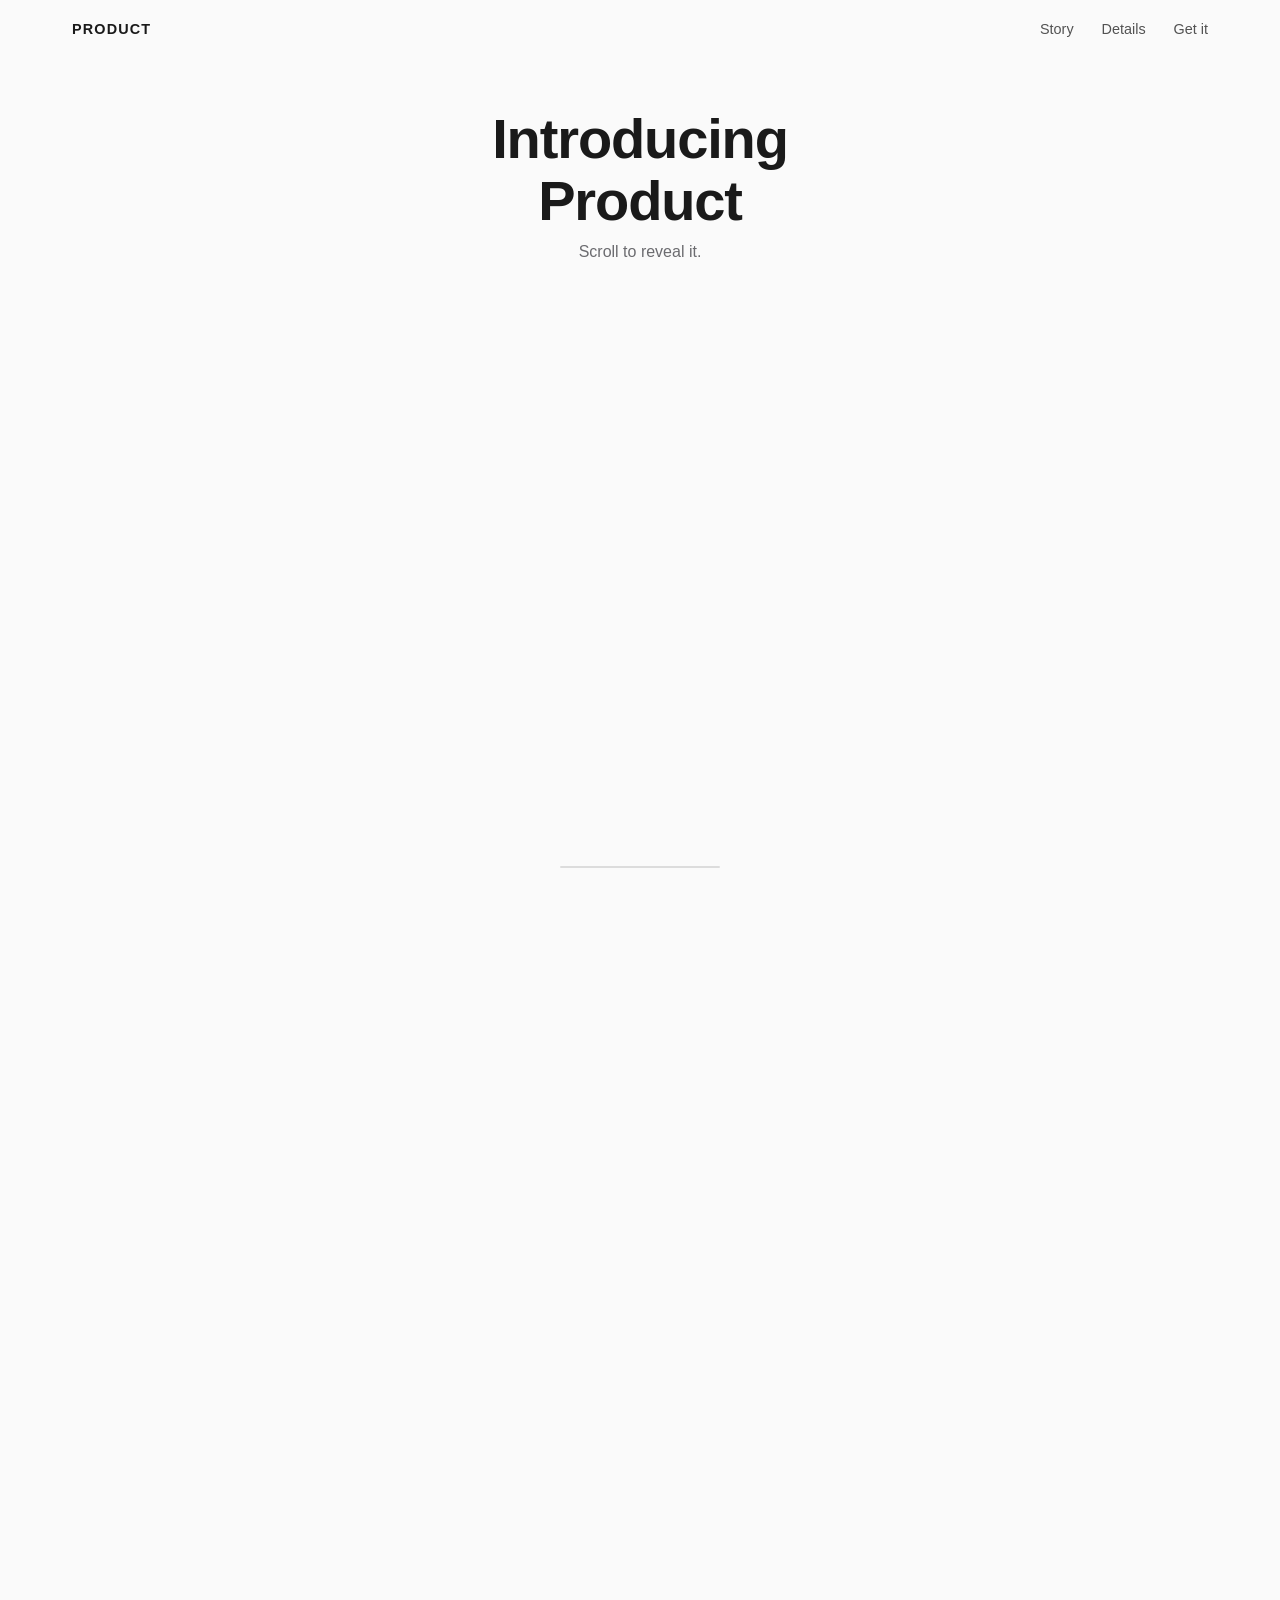
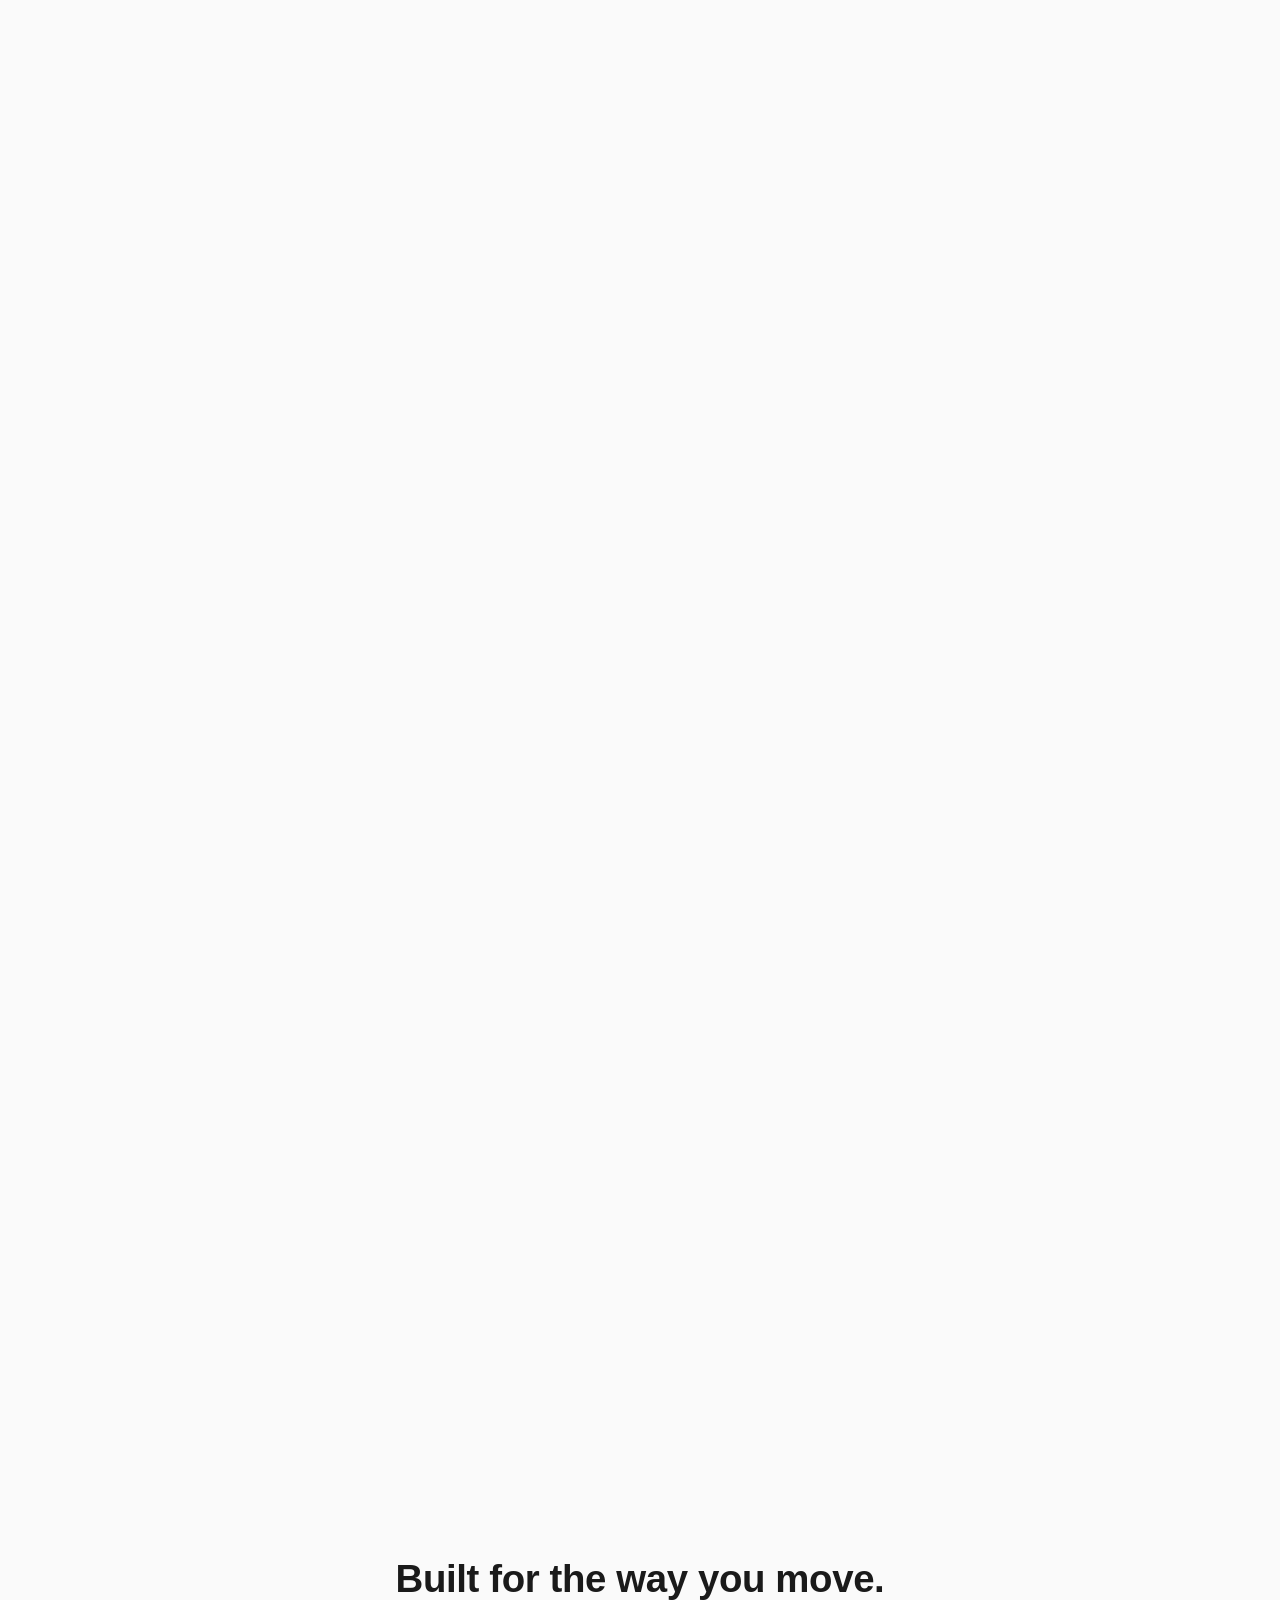
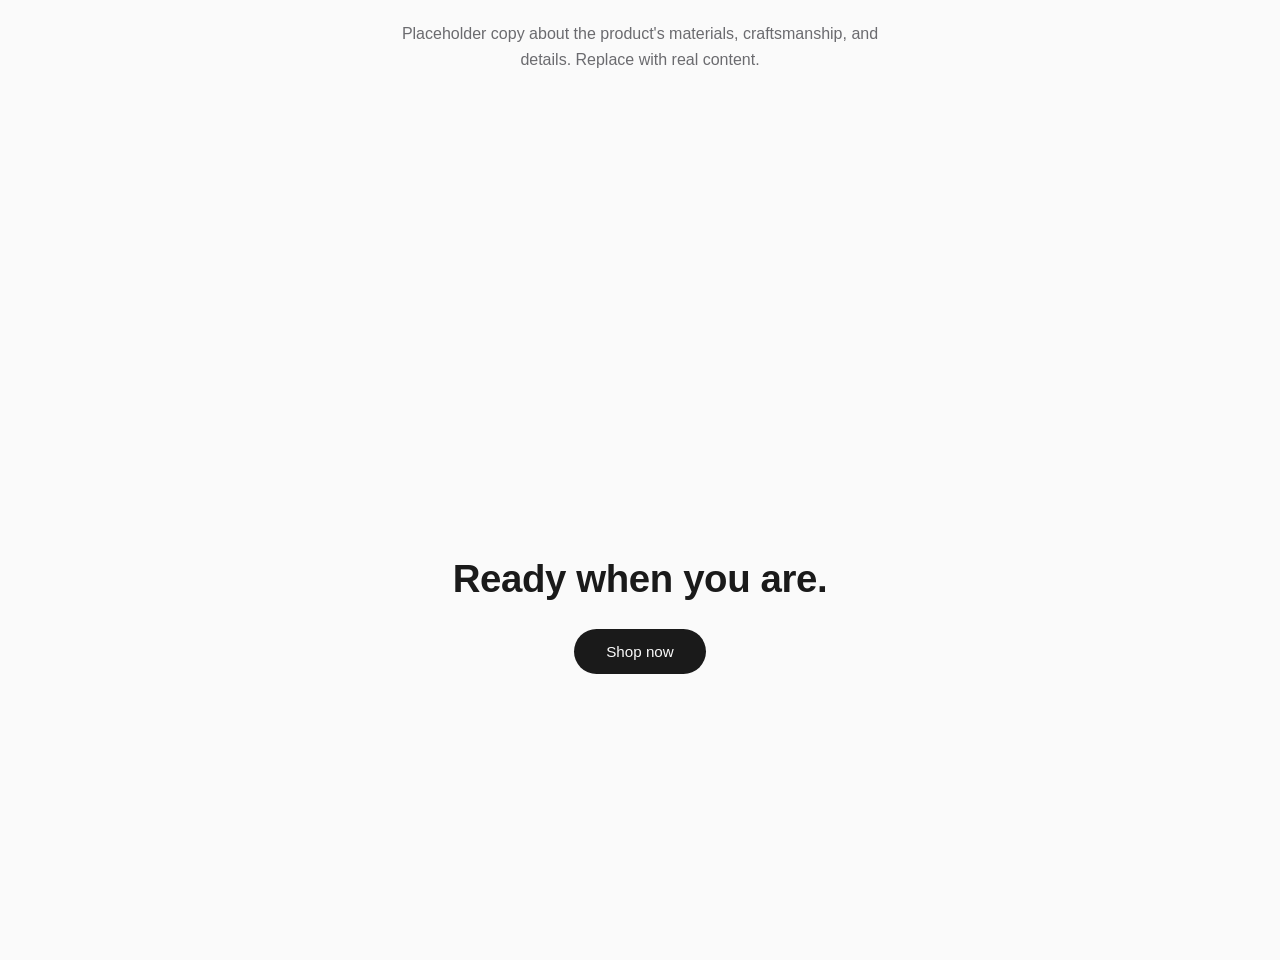
==== index.html @ 88e03708 "Add initial scroll story markup with nav, story, details, and cta sections" ====
<!DOCTYPE html>
<html lang="en">
<head>
<meta charset="UTF-8">
<meta name="viewport" content="width=device-width, initial-scale=1.0">
<title>Product — Scroll Story</title>
<link rel="stylesheet" href="styles.css">
</head>
<body>

  <nav id="nav" class="nav">
    <div class="nav-inner">
      <span class="nav-logo">PRODUCT</span>
      <ul class="nav-links">
        <li><a href="#story">Story</a></li>
        <li><a href="#details">Details</a></li>
        <li><a href="#cta">Get it</a></li>
      </ul>
    </div>
  </nav>

  <section id="story" class="scroll-section">
    <div class="sticky-stage">
      <canvas id="frame-canvas"></canvas>

      <div class="stage-caption stage-caption--start">
        <h1>Introducing<br>Product</h1>
        <p>Scroll to reveal it.</p>
      </div>

      <div class="stage-caption stage-caption--end">
        <h2>Every detail, considered.</h2>
      </div>

      <div class="progress-track">
        <div id="progress-fill" class="progress-fill"></div>
      </div>
    </div>
  </section>

  <section id="details" class="content-section">
    <h2>Built for the way you move.</h2>
    <p>Placeholder copy about the product's materials, craftsmanship, and details. Replace with real content.</p>
  </section>

  <section id="cta" class="content-section content-section--cta">
    <h2>Ready when you are.</h2>
    <a class="btn" href="#">Shop now</a>
  </section>

  <script src="script.js"></script>
</body>
</html>
---- styles.css ----
:root {
  --bg: #fafafa;
  --ink: #1a1a1a;
  --muted: #6b6b6f;
}

* { box-sizing: border-box; margin: 0; padding: 0; }

html, body {
  background: var(--bg);
  color: var(--ink);
  font-family: -apple-system, BlinkMacSystemFont, "Segoe UI", Helvetica, Arial, sans-serif;
  scroll-behavior: smooth;
}

/* ---------- Nav ---------- */
.nav {
  position: fixed;
  top: 0; left: 0; right: 0;
  z-index: 100;
  background: transparent;
  transition: background-color 0.35s ease, backdrop-filter 0.35s ease, box-shadow 0.35s ease;
}

.nav.scrolled {
  background: rgba(250, 250, 250, 0.6);
  backdrop-filter: blur(12px);
  -webkit-backdrop-filter: blur(12px);
  box-shadow: 0 1px 0 rgba(0, 0, 0, 0.06);
}

.nav-inner {
  max-width: 1200px;
  margin: 0 auto;
  padding: 20px 32px;
  display: flex;
  align-items: center;
  justify-content: space-between;
}

.nav-logo {
  font-weight: 700;
  letter-spacing: 0.08em;
  font-size: 0.9rem;
}

.nav-links {
  list-style: none;
  display: flex;
  gap: 28px;
}

.nav-links a {
  color: var(--ink);
  text-decoration: none;
  font-size: 0.9rem;
  opacity: 0.75;
  transition: opacity 0.2s ease;
}

.nav-links a:hover { opacity: 1; }

/* ---------- Scroll-driven canvas section ---------- */
.scroll-section {
  position: relative;
  height: 500vh; /* scroll distance that drives the frame sequence */
  background: var(--bg);
}

.sticky-stage {
  position: sticky;
  top: 0;
  height: 100vh;
  width: 100%;
  overflow: hidden;
  background: var(--bg);
}

#frame-canvas {
  position: absolute;
  top: 0; left: 0;
  width: 100%;
  height: 100%;
  display: block;
  background: var(--bg);
}

.stage-caption {
  position: absolute;
  left: 50%;
  transform: translateX(-50%);
  text-align: center;
  pointer-events: none;
  width: 90%;
  max-width: 640px;
}

.stage-caption--start {
  top: 12%;
}

.stage-caption--start h1 {
  font-size: clamp(2rem, 6vw, 3.5rem);
  line-height: 1.1;
  letter-spacing: -0.02em;
}

.stage-caption--start p {
  margin-top: 12px;
  color: var(--muted);
  font-size: 1rem;
}

.stage-caption--end {
  bottom: 10%;
}

.stage-caption--end h2 {
  font-size: clamp(1.4rem, 3.5vw, 2rem);
  font-weight: 500;
  letter-spacing: -0.01em;
}

.progress-track {
  position: absolute;
  bottom: 32px;
  left: 50%;
  transform: translateX(-50%);
  width: 160px;
  height: 2px;
  background: rgba(0, 0, 0, 0.12);
  border-radius: 2px;
  overflow: hidden;
}

.progress-fill {
  height: 100%;
  width: 0%;
  background: var(--ink);
  border-radius: 2px;
}

/* ---------- Regular content sections ---------- */
.content-section {
  min-height: 70vh;
  display: flex;
  flex-direction: column;
  align-items: center;
  justify-content: center;
  text-align: center;
  padding: 80px 24px;
  gap: 20px;
}

.content-section h2 {
  font-size: clamp(1.6rem, 4vw, 2.4rem);
  letter-spacing: -0.01em;
  max-width: 640px;
}

.content-section p {
  max-width: 520px;
  color: var(--muted);
  line-height: 1.6;
}

.content-section--cta {
  padding-bottom: 140px;
}

.btn {
  display: inline-block;
  margin-top: 8px;
  padding: 14px 32px;
  background: var(--ink);
  color: var(--bg);
  text-decoration: none;
  border-radius: 999px;
  font-size: 0.95rem;
  transition: transform 0.2s ease, opacity 0.2s ease;
}

.btn:hover {
  transform: translateY(-2px);
  opacity: 0.9;
}
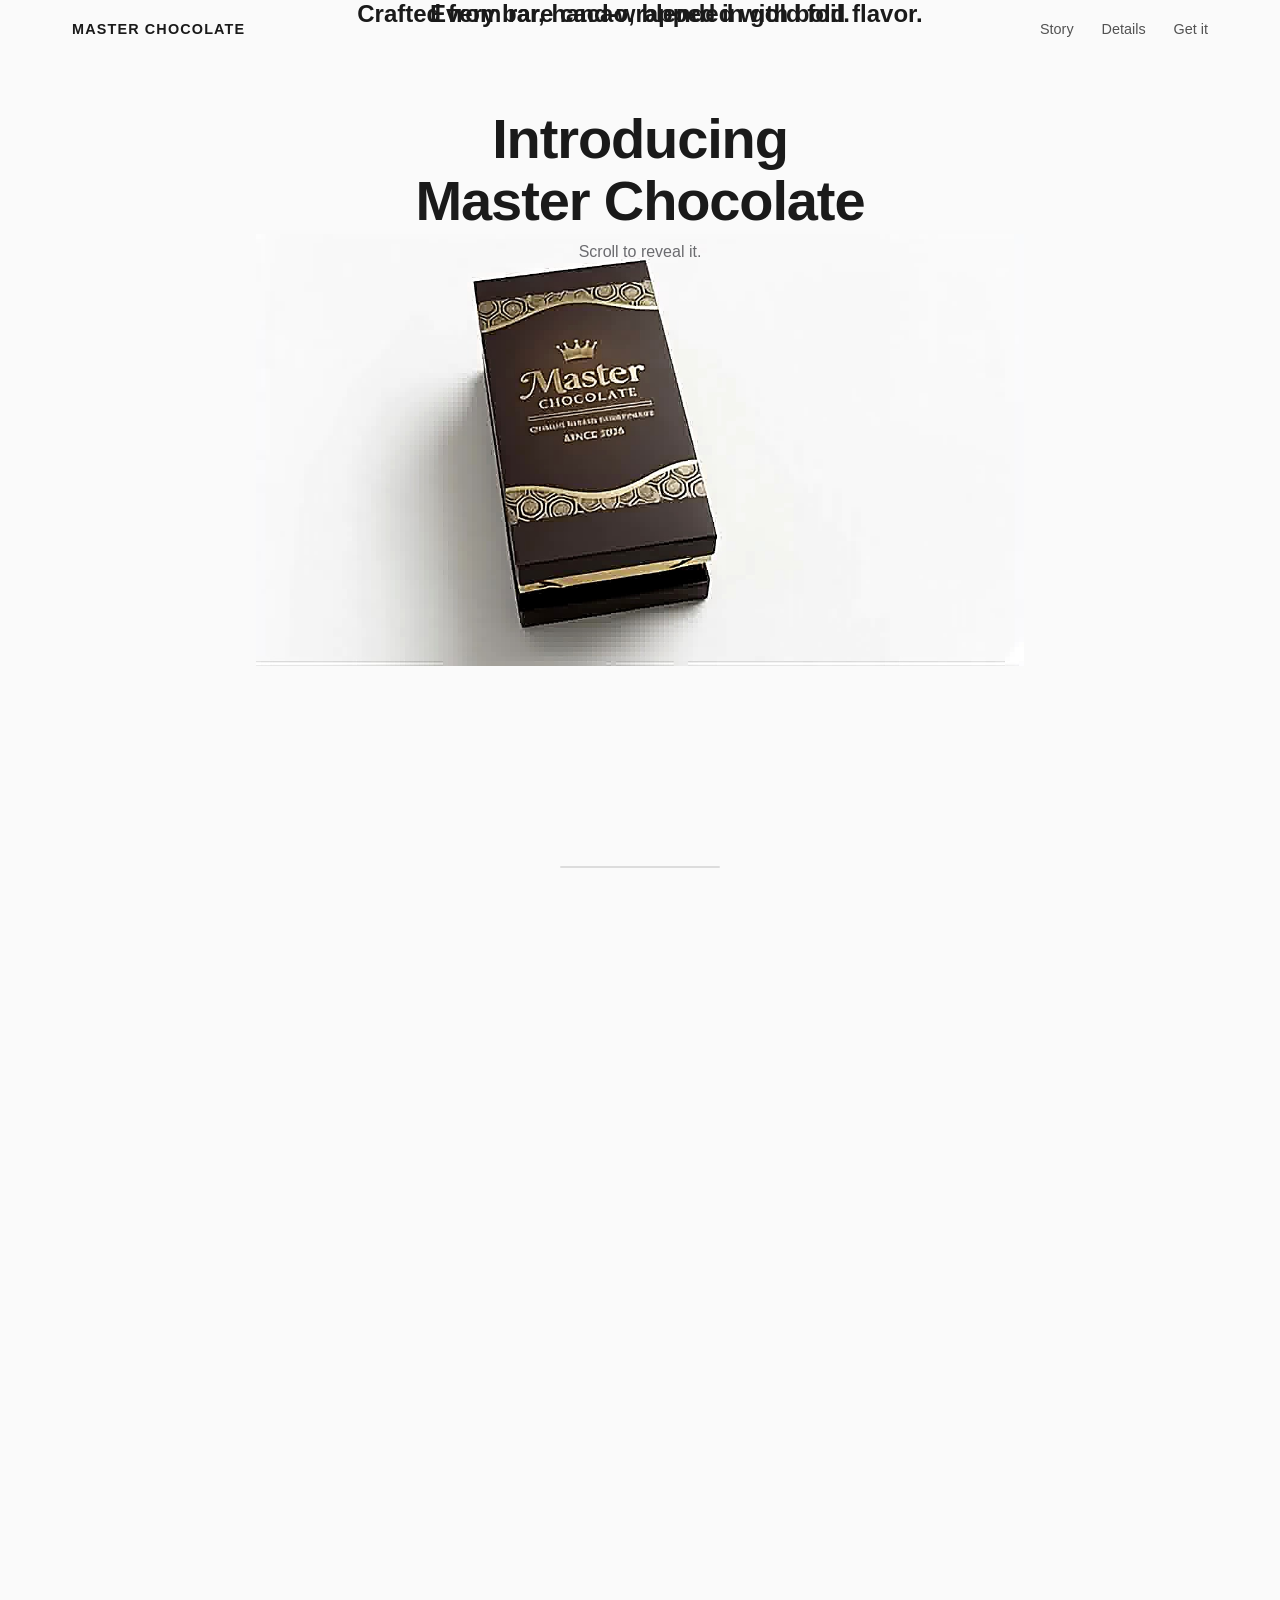
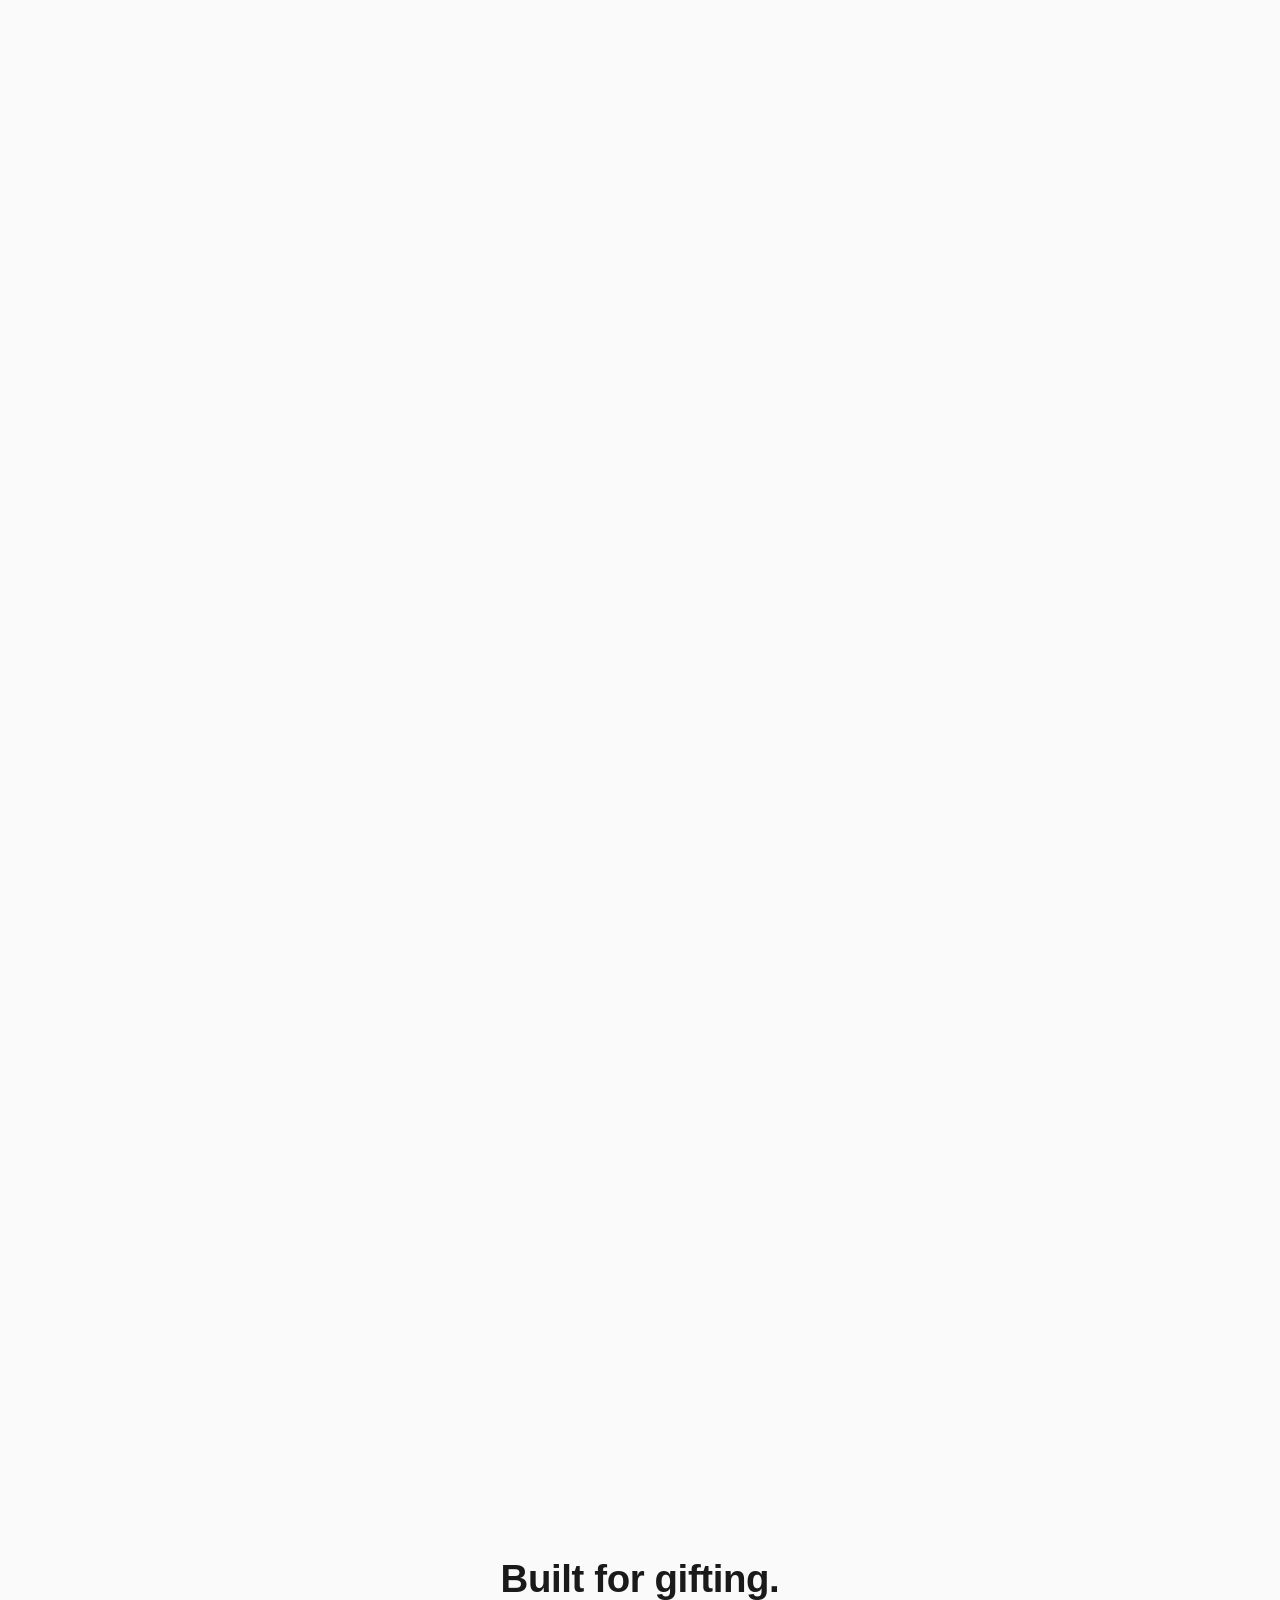
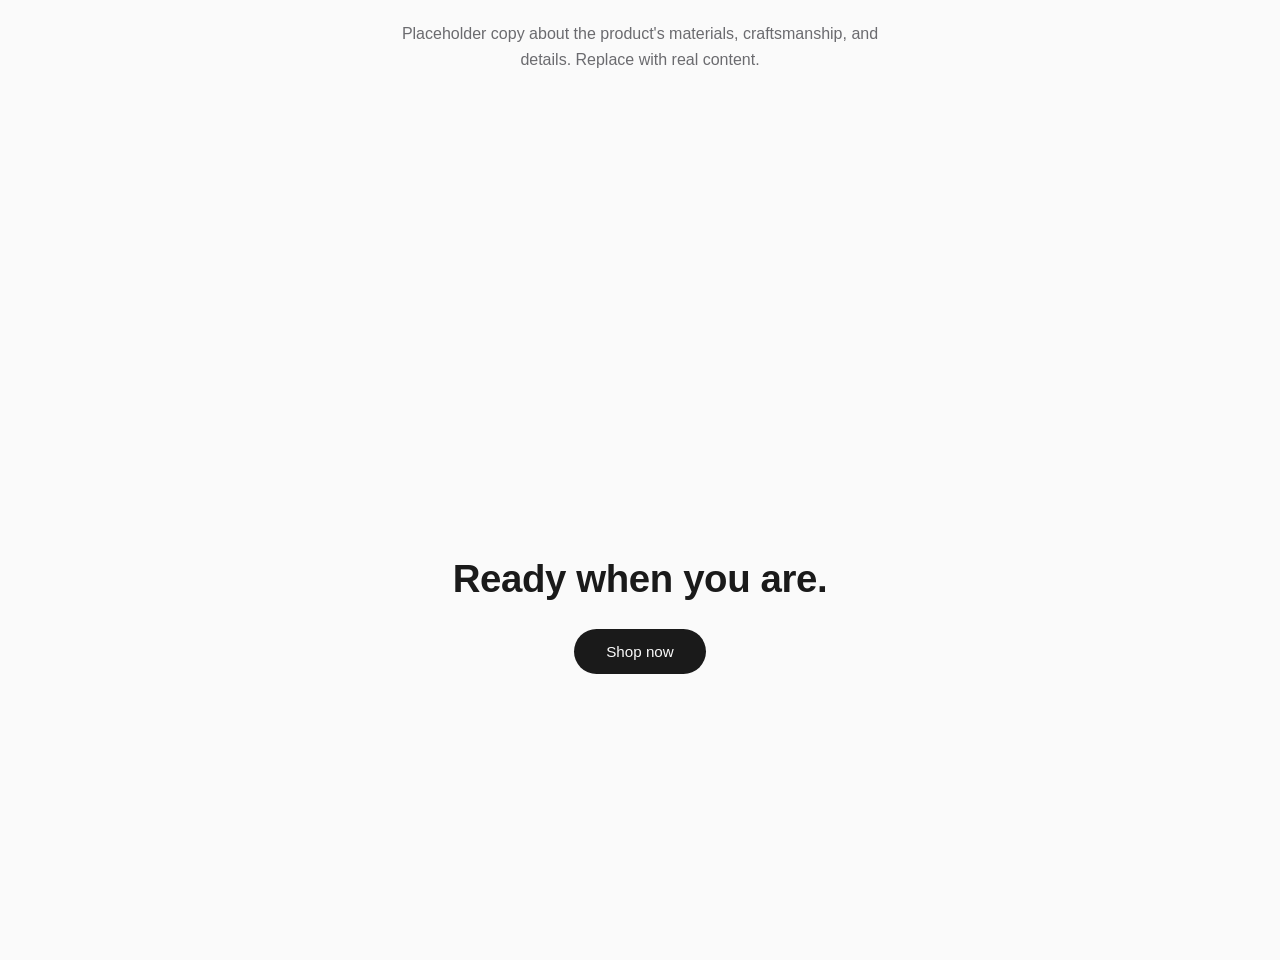
==== commit 553d17ba: "Add mid-scroll caption markup and update nav/hero copy" ====
--- a/index.html
+++ b/index.html
@@ -3,14 +3,14 @@
 <head>
 <meta charset="UTF-8">
 <meta name="viewport" content="width=device-width, initial-scale=1.0">
-<title>Product — Scroll Story</title>
+<title>Master Chocolate — Scroll Story</title>
 <link rel="stylesheet" href="styles.css">
 </head>
 <body>
 
   <nav id="nav" class="nav">
     <div class="nav-inner">
-      <span class="nav-logo">PRODUCT</span>
+      <span class="nav-logo">MASTER CHOCOLATE</span>
       <ul class="nav-links">
         <li><a href="#story">Story</a></li>
         <li><a href="#details">Details</a></li>
@@ -24,8 +24,16 @@
       <canvas id="frame-canvas"></canvas>
 
       <div class="stage-caption stage-caption--start">
-        <h1>Introducing<br>Product</h1>
+        <h1>Introducing<br>Master Chocolate</h1>
         <p>Scroll to reveal it.</p>
+      </div>
+
+      <div class="stage-caption stage-caption--mid1">
+        <h2>Every bar, hand-wrapped in gold foil.</h2>
+      </div>
+
+      <div class="stage-caption stage-caption--mid2">
+        <h2>Crafted from rare cacao, blended with bold flavor.</h2>
       </div>
 
       <div class="stage-caption stage-caption--end">
@@ -39,7 +47,7 @@
   </section>
 
   <section id="details" class="content-section">
-    <h2>Built for the way you move.</h2>
+    <h2>Built for gifting.</h2>
     <p>Placeholder copy about the product's materials, craftsmanship, and details. Replace with real content.</p>
   </section>
 
@@ -50,4 +58,4 @@
 
   <script src="script.js"></script>
 </body>
-</html>
+</html>
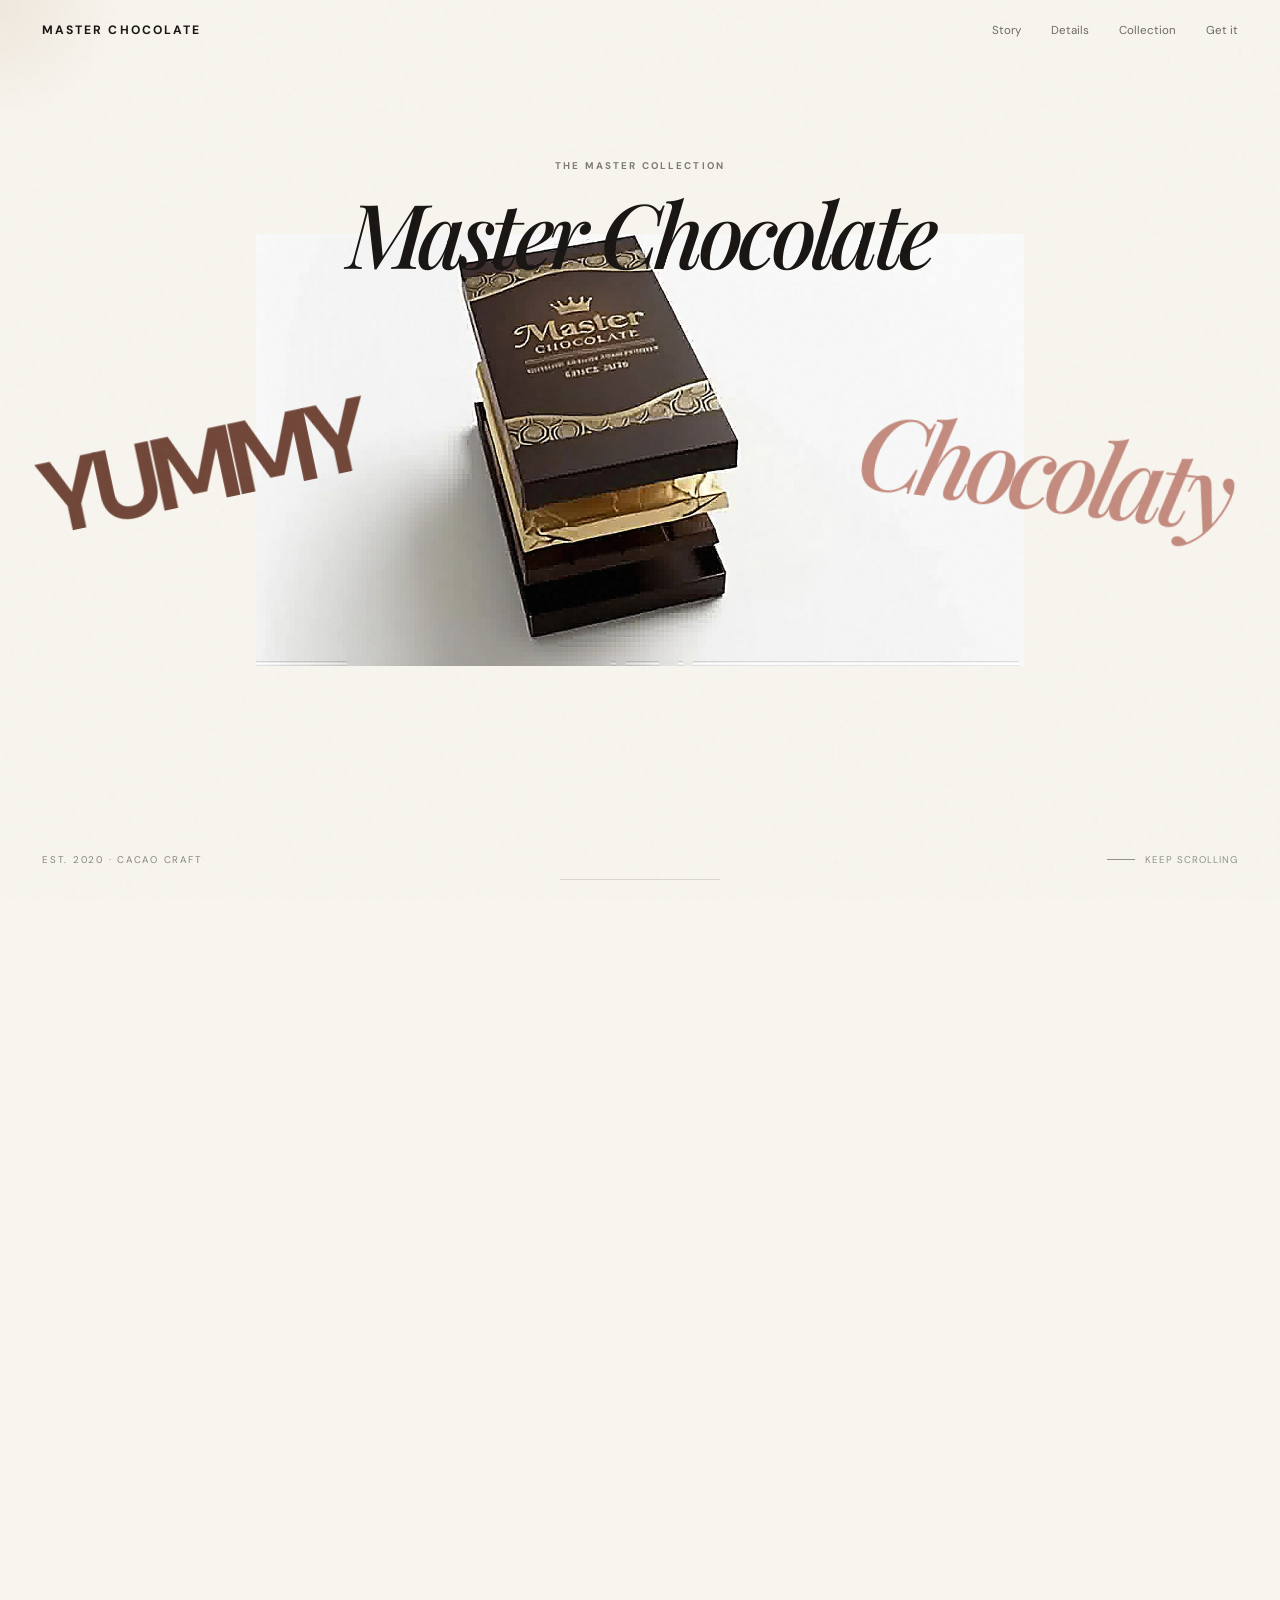
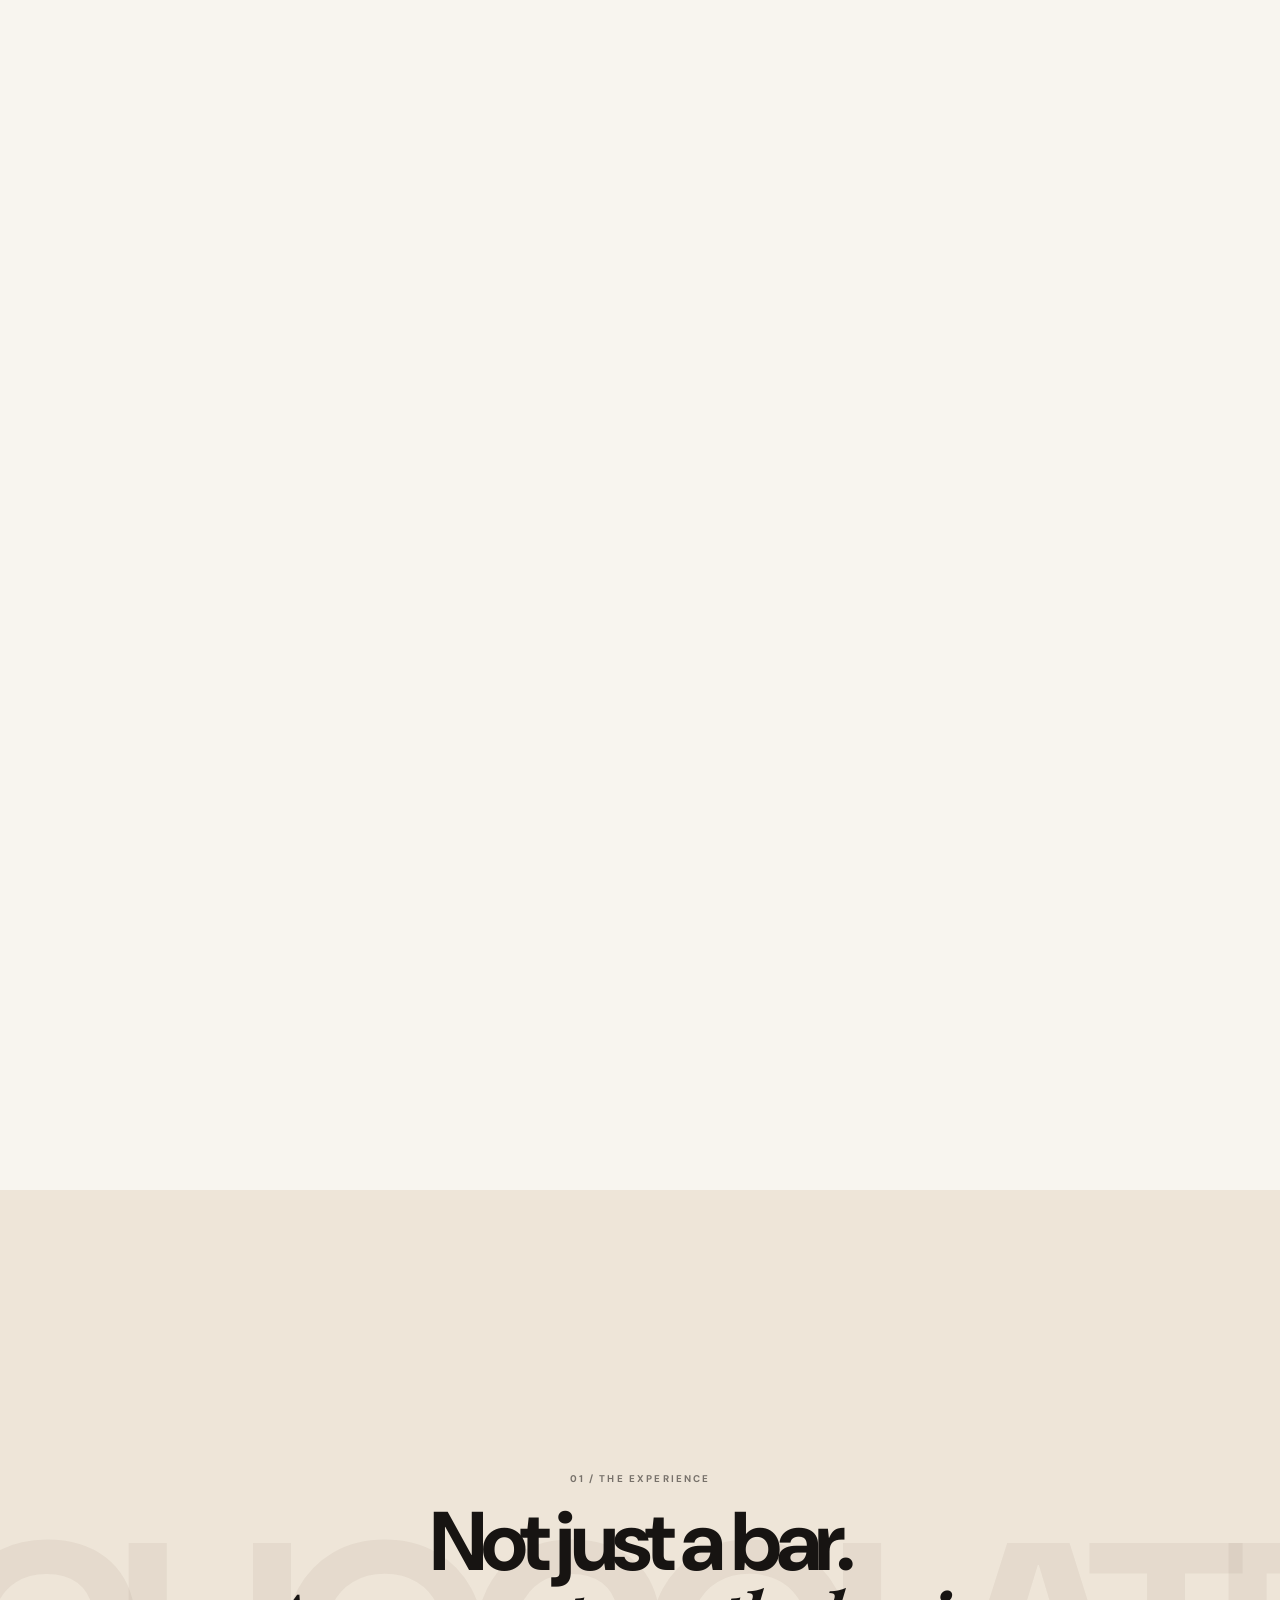
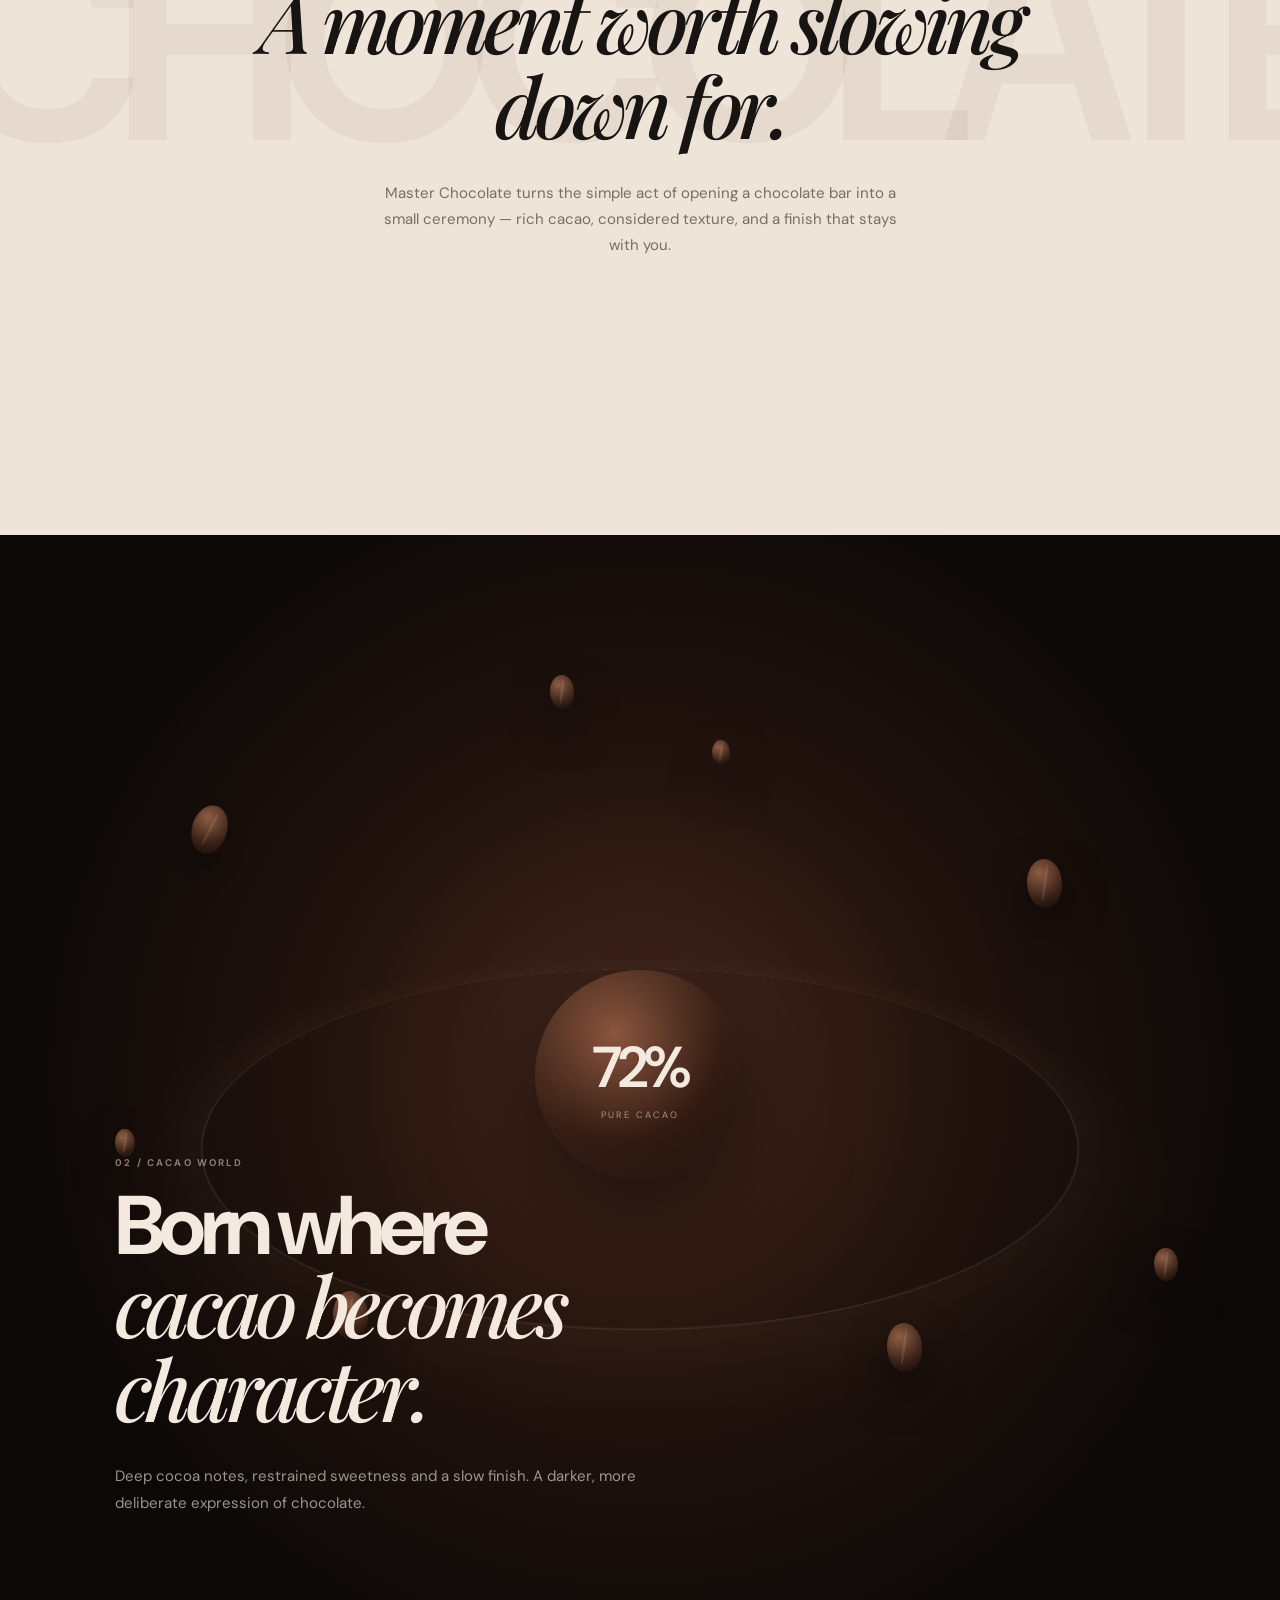
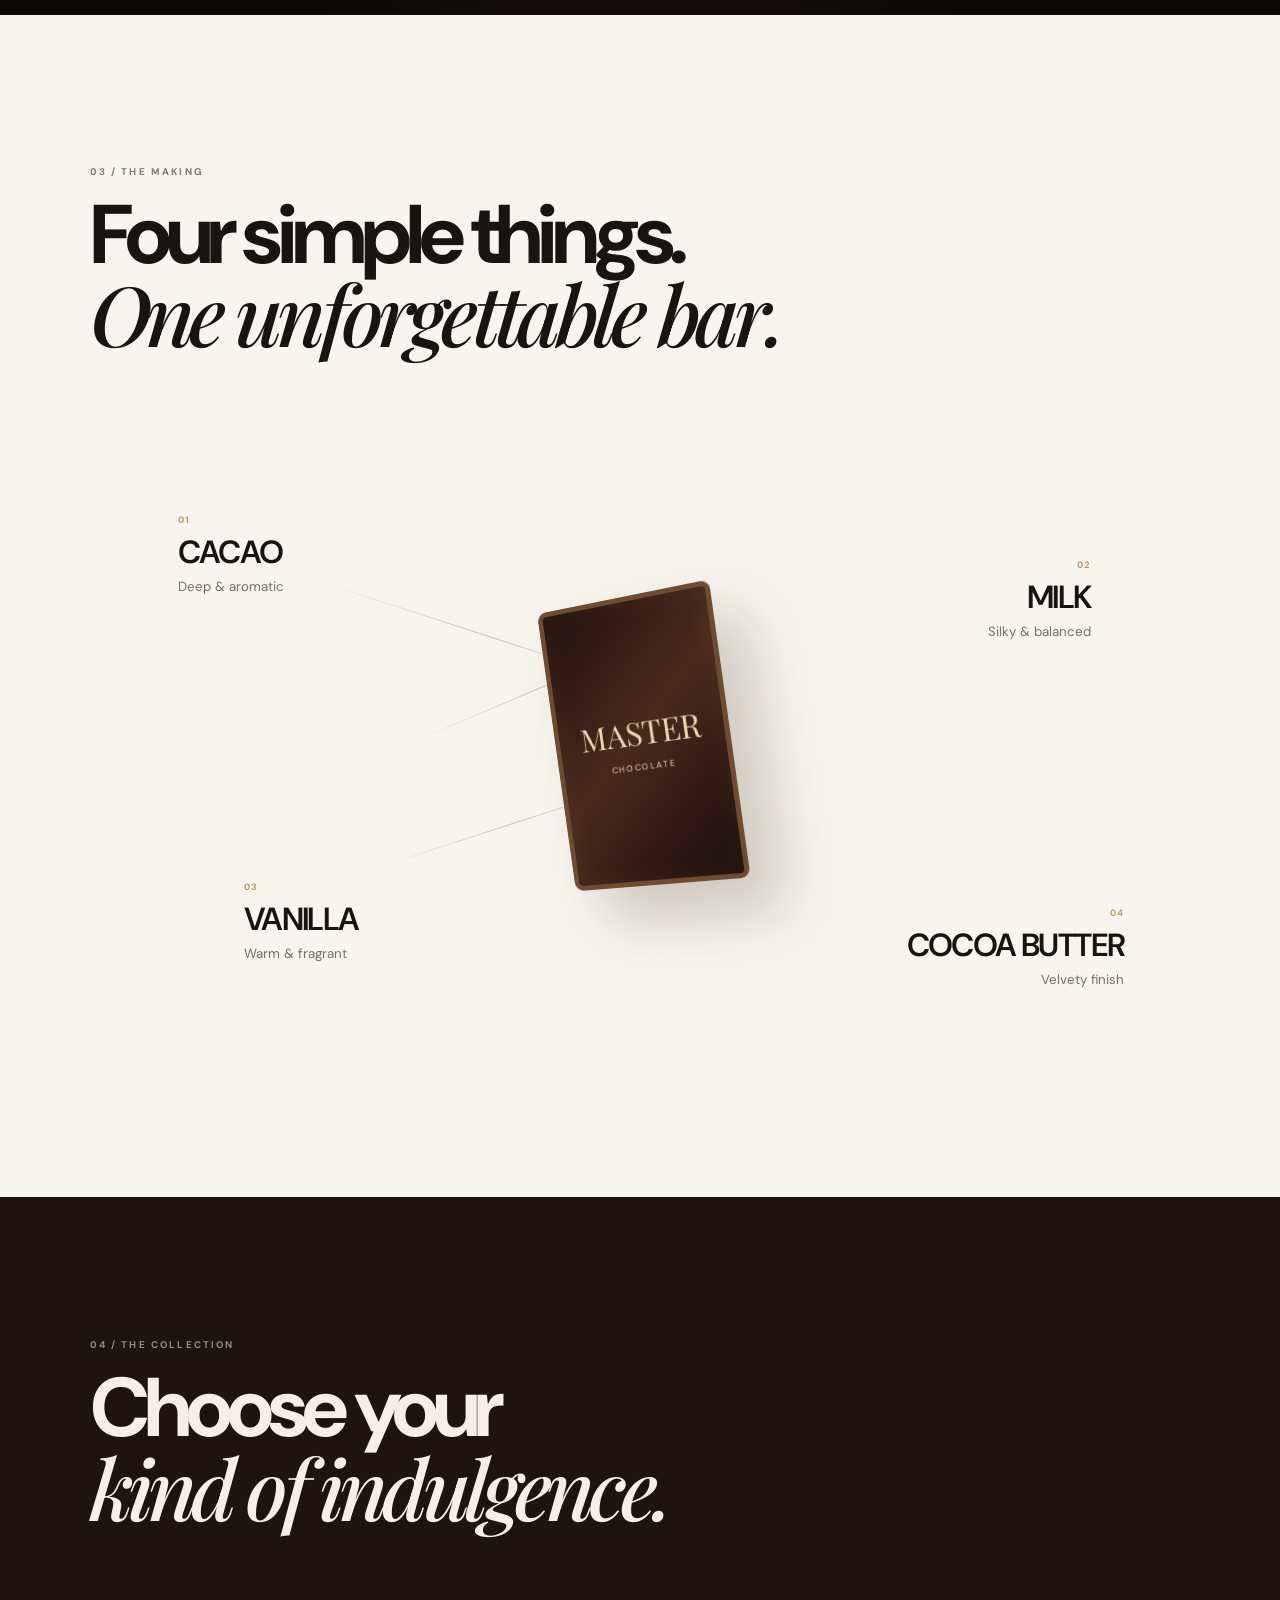
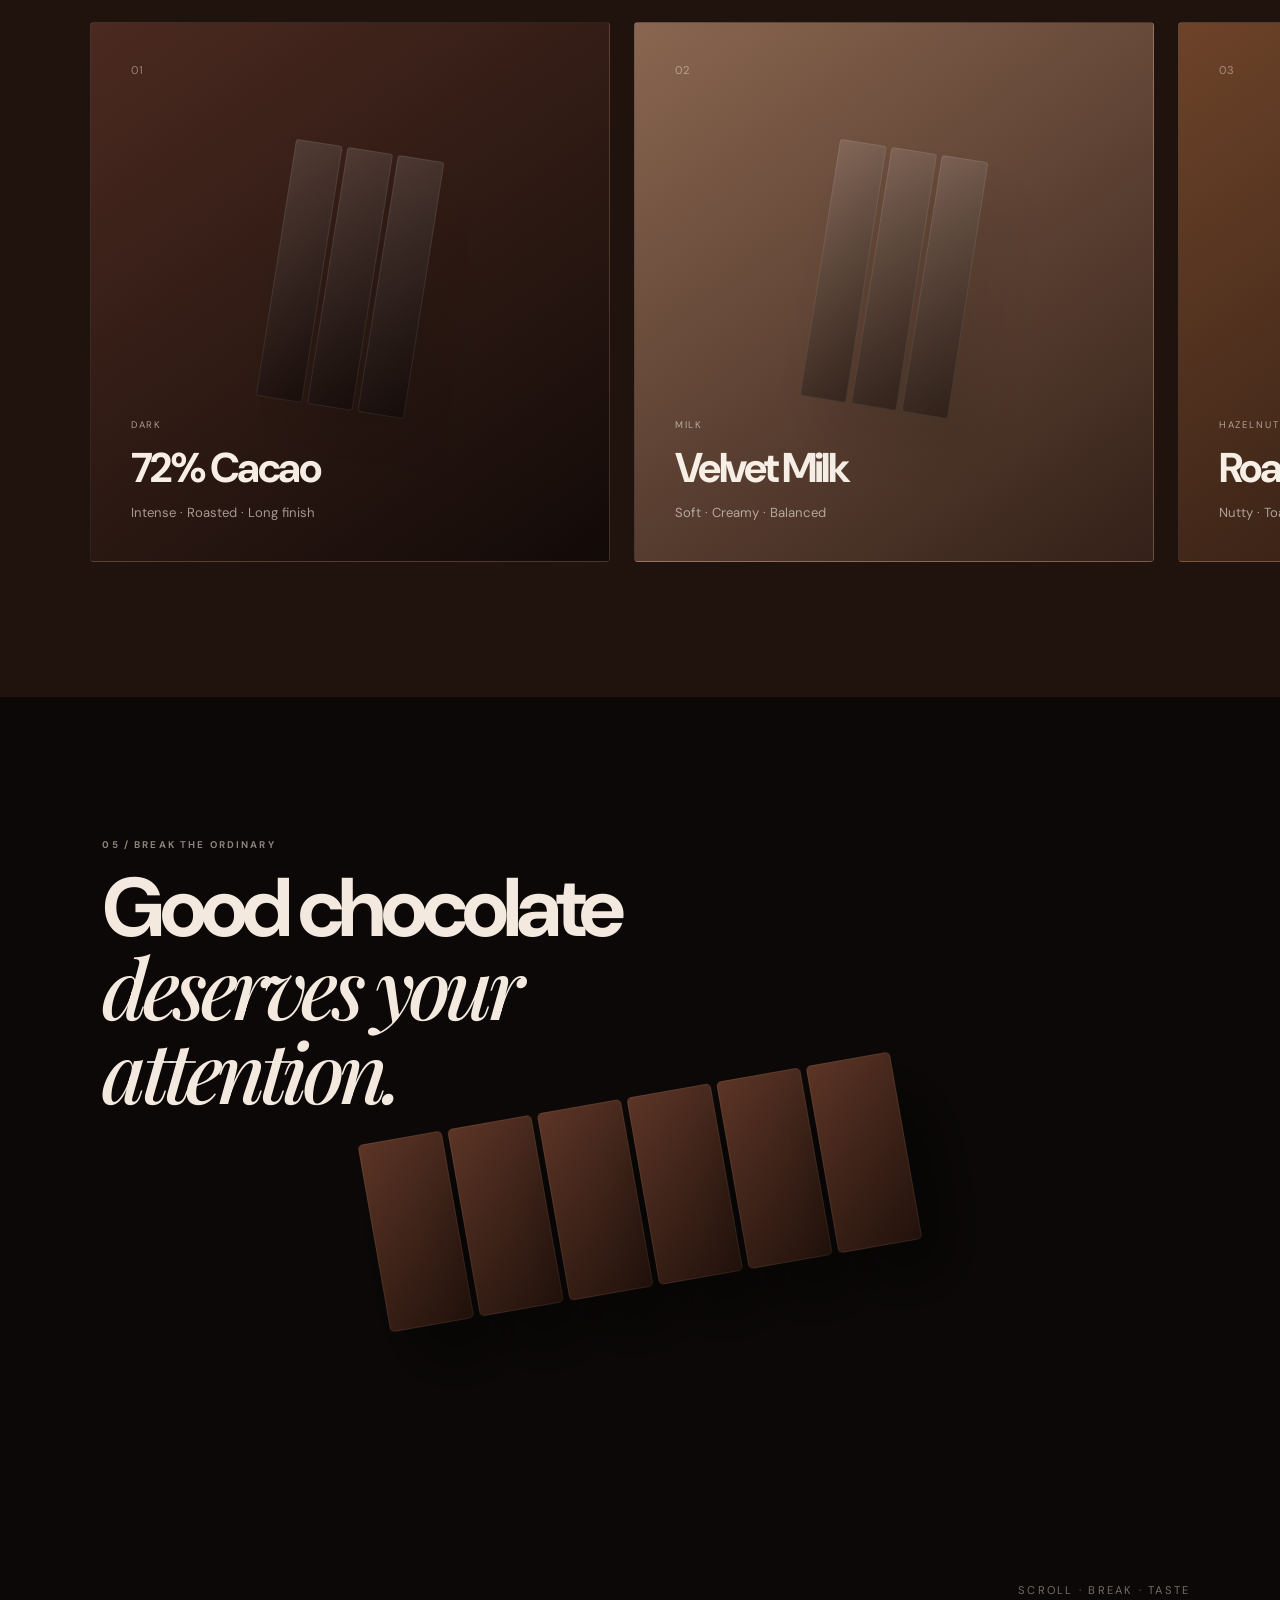
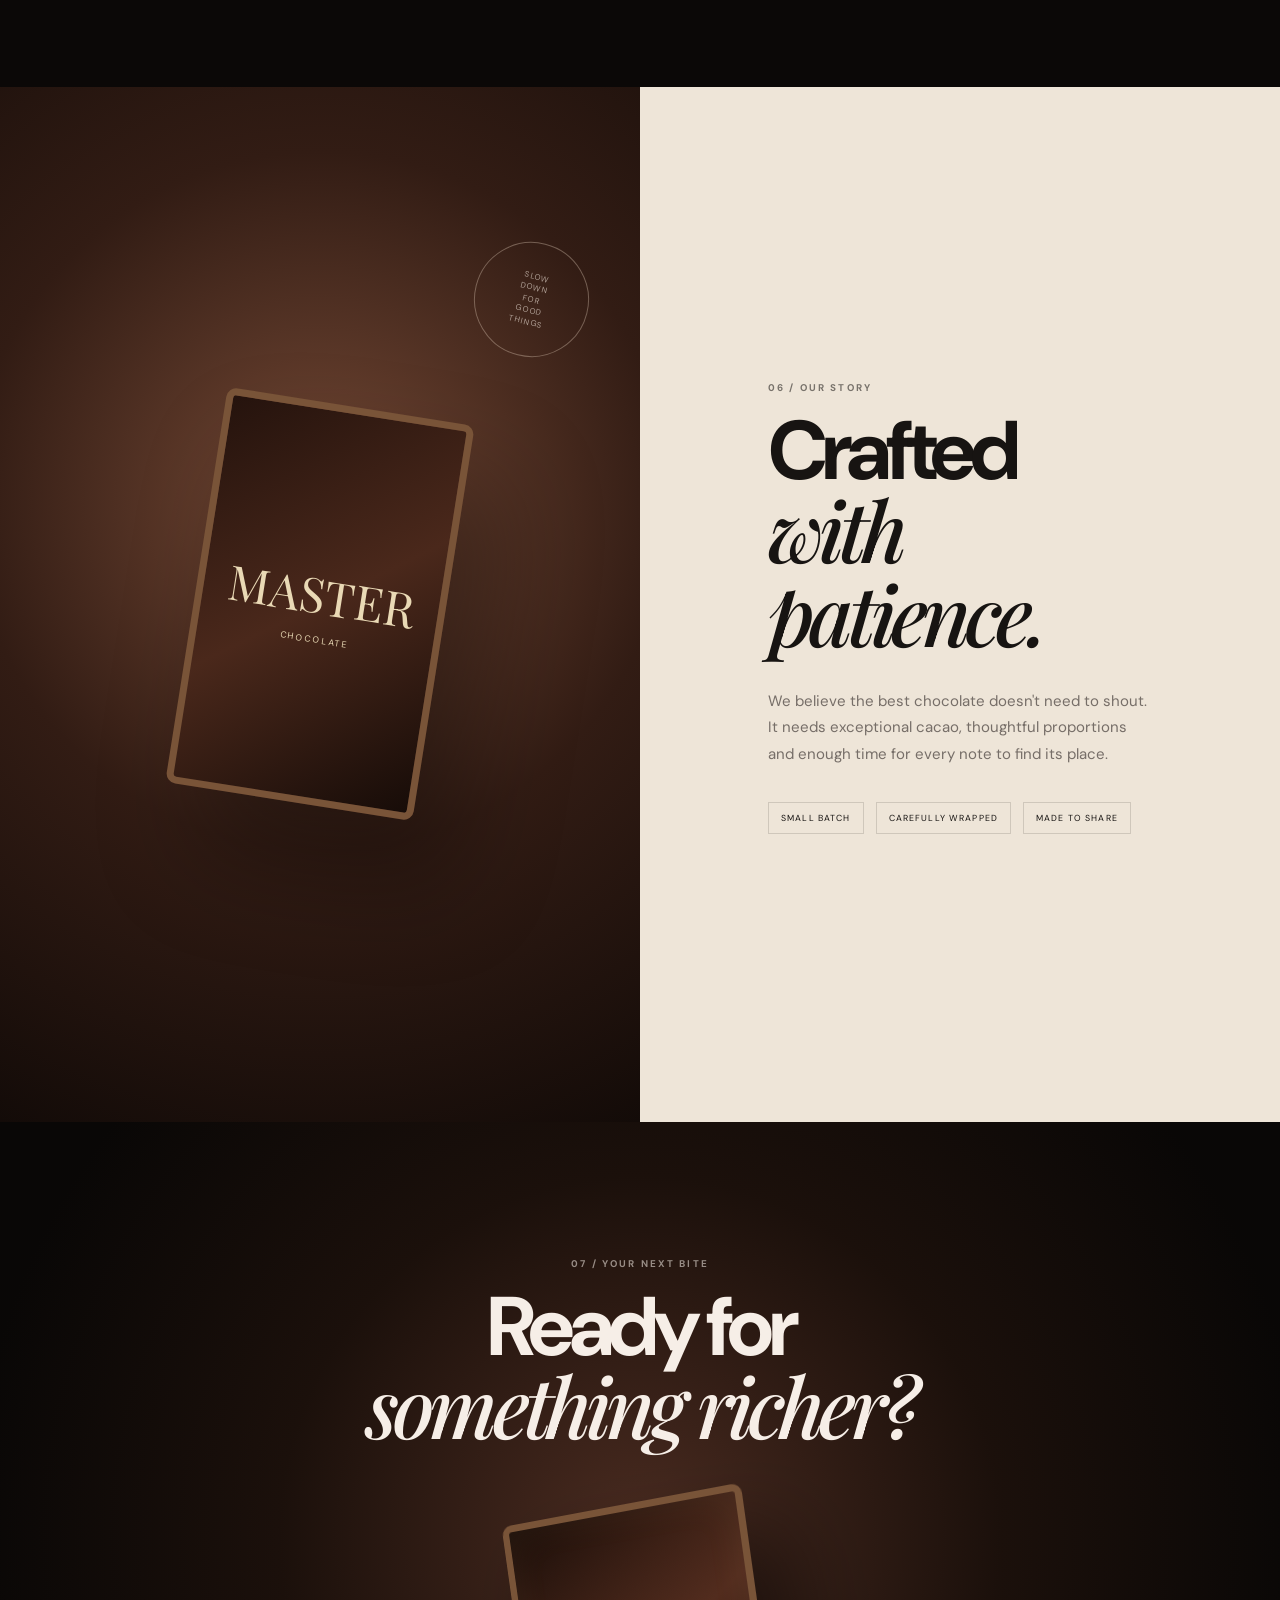
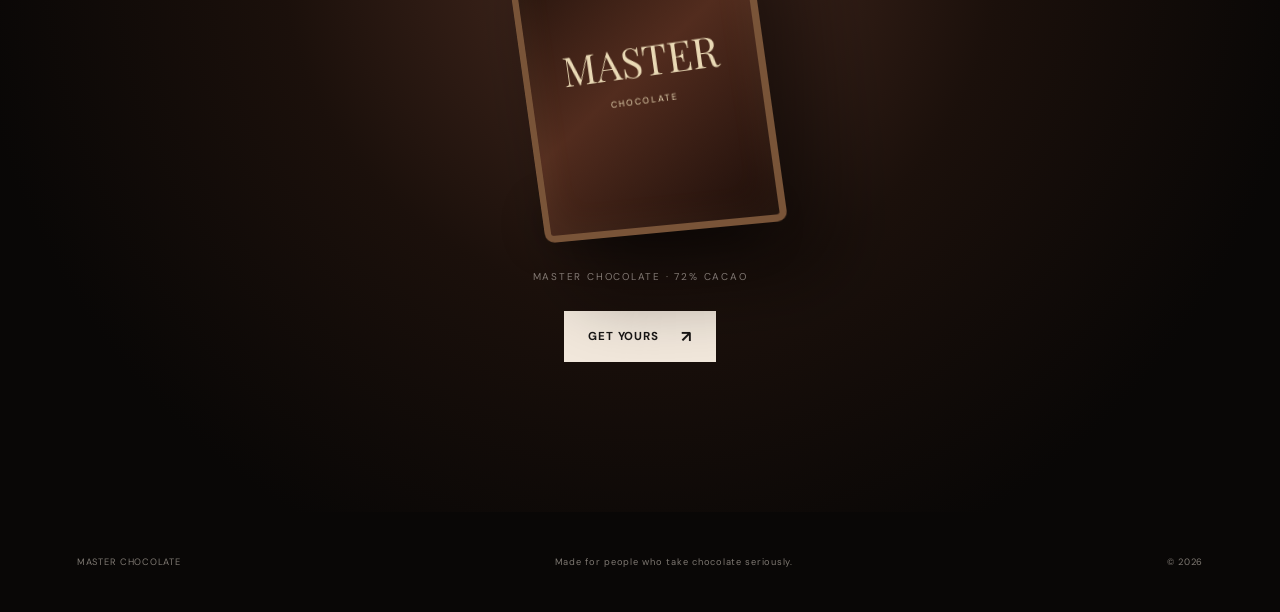
==== commit 73cf87f4: "Add scroll-triggered reveal, shine effect, and stars to hero text" ====
--- a/index.html
+++ b/index.html
@@ -1,61 +1,191 @@
-<!DOCTYPE html>
+<!doctype html>
 <html lang="en">
 <head>
-<meta charset="UTF-8">
-<meta name="viewport" content="width=device-width, initial-scale=1.0">
-<title>Master Chocolate — Scroll Story</title>
-<link rel="stylesheet" href="styles.css">
+  <meta charset="UTF-8">
+  <meta name="viewport" content="width=device-width, initial-scale=1.0">
+  <meta name="theme-color" content="#17100d">
+  <meta name="description" content="Master Chocolate — a cinematic cacao experience.">
+  <title>Master Chocolate — Cacao Experience</title>
+  <link rel="preconnect" href="https://fonts.googleapis.com">
+  <link rel="preconnect" href="https://fonts.gstatic.com" crossorigin>
+  <link href="https://fonts.googleapis.com/css2?family=DM+Sans:wght@400;500;600;700&family=Playfair+Display:ital,wght@0,500;0,600;1,500;1,600&display=swap" rel="stylesheet">
+  <link rel="stylesheet" href="styles.css">
 </head>
 <body>
+  <div class="grain" aria-hidden="true"></div>
+  <div class="cursor-glow" aria-hidden="true"></div>
 
   <nav id="nav" class="nav">
     <div class="nav-inner">
-      <span class="nav-logo">MASTER CHOCOLATE</span>
-      <ul class="nav-links">
-        <li><a href="#story">Story</a></li>
-        <li><a href="#details">Details</a></li>
-        <li><a href="#cta">Get it</a></li>
-      </ul>
+      <a class="nav-logo" href="#story">MASTER CHOCOLATE</a>
+      <div class="nav-links">
+        <a href="#story">Story</a>
+        <a href="#ingredients">Details</a>
+        <a href="#collection">Collection</a>
+        <a href="#cta">Get it</a>
+      </div>
     </div>
   </nav>
 
+  <!-- HERO / EXISTING 96-FRAME SCROLL STORY -->
   <section id="story" class="scroll-section">
     <div class="sticky-stage">
       <canvas id="frame-canvas"></canvas>
 
+      <div class="hero-word hero-word--left">YUMMY</div>
+      <div class="hero-word hero-word--right">Chocolaty</div>
+      <div class="hero-kicker">EST. 2020 · CACAO CRAFT</div>
+
       <div class="stage-caption stage-caption--start">
-        <h1>Introducing<br>Master Chocolate</h1>
-        <p>Scroll to reveal it.</p>
+        <span class="eyebrow">THE MASTER COLLECTION</span>
+        <h1><em>Master Chocolate</em></h1>
+        
       </div>
 
       <div class="stage-caption stage-caption--mid1">
-        <h2>Every bar, hand-wrapped in gold foil.</h2>
+        
+        
       </div>
 
       <div class="stage-caption stage-caption--mid2">
-        <h2>Crafted from rare cacao, blended with bold flavor.</h2>
+        
+       
       </div>
 
       <div class="stage-caption stage-caption--end">
-        <h2>Every detail, considered.</h2>
+        <span class="eyebrow">MASTER CHOCOLATE</span>
+        <h2>Every detail,<br><em>considered.</em></h2>
       </div>
 
-      <div class="progress-track">
-        <div id="progress-fill" class="progress-fill"></div>
-      </div>
+      <div class="scroll-hint"><span></span> Keep scrolling</div>
+      <div class="progress-track"><div id="progress-fill" class="progress-fill"></div></div>
     </div>
   </section>
 
-  <section id="details" class="content-section">
-    <h2>Built for gifting.</h2>
-    <p>Placeholder copy about the product's materials, craftsmanship, and details. Replace with real content.</p>
+  <!-- STATEMENT -->
+  <section class="statement-section">
+    <div class="giant-type" aria-hidden="true">CHOCOLATE</div>
+    <div class="statement-inner reveal">
+      <span class="eyebrow">01 / THE EXPERIENCE</span>
+      <h2>Not just a bar.<br><em>A moment worth slowing down for.</em></h2>
+      <p>Master Chocolate turns the simple act of opening a chocolate bar into a small ceremony — rich cacao, considered texture, and a finish that stays with you.</p>
+    </div>
   </section>
 
-  <section id="cta" class="content-section content-section--cta">
-    <h2>Ready when you are.</h2>
-    <a class="btn" href="#">Shop now</a>
+  <!-- CACAO WORLD -->
+  <section class="cacao-section">
+    <div class="cacao-scene" aria-hidden="true">
+      <div class="cacao-ring"></div>
+      <div class="cacao-center"><span>72%</span><small>PURE CACAO</small></div>
+      <div class="cacao-orb cacao-orb--1"></div>
+      <div class="cacao-orb cacao-orb--2"></div>
+      <div class="cacao-orb cacao-orb--3"></div>
+      <div class="cacao-orb cacao-orb--4"></div>
+      <div class="cacao-orb cacao-orb--5"></div>
+      <div class="cacao-orb cacao-orb--6"></div>
+      <div class="cacao-orb cacao-orb--7"></div>
+      <div class="cacao-orb cacao-orb--8"></div>
+    </div>
+    <div class="cacao-copy reveal">
+      <span class="eyebrow">02 / CACAO WORLD</span>
+      <h2>Born where<br><em>cacao becomes character.</em></h2>
+      <p>Deep cocoa notes, restrained sweetness and a slow finish. A darker, more deliberate expression of chocolate.</p>
+    </div>
   </section>
+
+  <!-- INGREDIENTS -->
+  <section id="ingredients" class="ingredients-section">
+    <div class="section-heading reveal">
+      <span class="eyebrow">03 / THE MAKING</span>
+      <h2>Four simple things.<br><em>One unforgettable bar.</em></h2>
+    </div>
+
+    <div class="ingredient-stage">
+      <div class="ingredient-line ingredient-line--1"></div>
+      <div class="ingredient-line ingredient-line--2"></div>
+      <div class="ingredient-line ingredient-line--3"></div>
+      <div class="ingredient ingredient--cacao"><b>01</b><span>CACAO</span><small>Deep & aromatic</small></div>
+      <div class="ingredient ingredient--milk"><b>02</b><span>MILK</span><small>Silky & balanced</small></div>
+      <div class="ingredient ingredient--vanilla"><b>03</b><span>VANILLA</span><small>Warm & fragrant</small></div>
+      <div class="ingredient ingredient--butter"><b>04</b><span>COCOA BUTTER</span><small>Velvety finish</small></div>
+      <div class="ingredient-core"><div class="fake-bar"><span>MASTER</span><small>CHOCOLATE</small></div></div>
+    </div>
+  </section>
+
+  <!-- FLAVOR COLLECTION -->
+  <section id="collection" class="collection-section">
+    <div class="collection-heading reveal">
+      <span class="eyebrow">04 / THE COLLECTION</span>
+      <h2>Choose your<br><em>kind of indulgence.</em></h2>
+    </div>
+    <div class="flavor-track">
+      <article class="flavor-card flavor-card--dark">
+        <span class="flavor-number">01</span>
+        <div class="flavor-bar"><i></i><i></i><i></i></div>
+        <div><small>DARK</small><h3>72% Cacao</h3><p>Intense · Roasted · Long finish</p></div>
+      </article>
+      <article class="flavor-card flavor-card--milk">
+        <span class="flavor-number">02</span>
+        <div class="flavor-bar"><i></i><i></i><i></i></div>
+        <div><small>MILK</small><h3>Velvet Milk</h3><p>Soft · Creamy · Balanced</p></div>
+      </article>
+      <article class="flavor-card flavor-card--hazel">
+        <span class="flavor-number">03</span>
+        <div class="flavor-bar"><i></i><i></i><i></i></div>
+        <div><small>HAZELNUT</small><h3>Roasted Hazelnut</h3><p>Nutty · Toasted · Rich</p></div>
+      </article>
+      <article class="flavor-card flavor-card--caramel">
+        <span class="flavor-number">04</span>
+        <div class="flavor-bar"><i></i><i></i><i></i></div>
+        <div><small>CARAMEL</small><h3>Salted Caramel</h3><p>Buttery · Salty · Deep</p></div>
+      </article>
+    </div>
+  </section>
+
+  <!-- BREAK APART -->
+  <section class="break-section">
+    <div class="break-copy reveal">
+      <span class="eyebrow">05 / BREAK THE ORDINARY</span>
+      <h2>Good chocolate<br><em>deserves your attention.</em></h2>
+    </div>
+    <div class="break-bar" id="break-bar" aria-hidden="true">
+      <span></span><span></span><span></span><span></span><span></span><span></span>
+    </div>
+    <p class="break-note">Scroll · Break · Taste</p>
+  </section>
+
+  <!-- STORY -->
+  <section class="story-section">
+    <div class="story-image">
+      <div class="story-image-inner"><span>MASTER</span><small>CHOCOLATE</small></div>
+      <div class="story-circle">SLOW<br>DOWN<br>FOR<br>GOOD<br>THINGS</div>
+    </div>
+    <div class="story-copy reveal">
+      <span class="eyebrow">06 / OUR STORY</span>
+      <h2>Crafted<br><em>with patience.</em></h2>
+      <p>We believe the best chocolate doesn't need to shout. It needs exceptional cacao, thoughtful proportions and enough time for every note to find its place.</p>
+      <div class="story-meta"><span>SMALL BATCH</span><span>CAREFULLY WRAPPED</span><span>MADE TO SHARE</span></div>
+    </div>
+  </section>
+
+  <!-- FINAL CTA -->
+  <section id="cta" class="cta-section">
+    <span class="eyebrow">07 / YOUR NEXT BITE</span>
+    <h2>Ready for<br><em>something richer?</em></h2>
+    <div class="cta-product">
+      <div class="cta-bar"><span>MASTER</span><small>CHOCOLATE</small></div>
+      <div class="cta-shadow"></div>
+    </div>
+    <p>MASTER CHOCOLATE · 72% CACAO</p>
+    <a class="btn" href="#story">Get yours <span>↗</span></a>
+  </section>
+
+  <footer>
+    <span>MASTER CHOCOLATE</span>
+    <span>Made for people who take chocolate seriously.</span>
+    <span>© 2026</span>
+  </footer>
 
   <script src="script.js"></script>
 </body>
-</html>+</html>
--- a/styles.css
+++ b/styles.css
@@ -1,186 +1,288 @@
 :root {
-  --bg: #fafafa;
-  --ink: #1a1a1a;
-  --muted: #6b6b6f;
+  --cream: #f8f5ef;
+  --cream-2: #eee5d8;
+  --ink: #171412;
+  --muted: #766e68;
+  --cocoa: #4a2b20;
+  --espresso: #160d09;
+  --dark: #090706;
+  --gold: #b99b6c;
+  --line: rgba(23,21,20,.14);
 }
 
 * { box-sizing: border-box; margin: 0; padding: 0; }
-
-html, body {
-  background: var(--bg);
+html { scroll-behavior: smooth; }
+body {
+  background: var(--cream);
   color: var(--ink);
-  font-family: -apple-system, BlinkMacSystemFont, "Segoe UI", Helvetica, Arial, sans-serif;
-  scroll-behavior: smooth;
-}
-
-/* ---------- Nav ---------- */
+  font-family: "DM Sans", -apple-system, BlinkMacSystemFont, "Segoe UI", sans-serif;
+  overflow-x: hidden;
+}
+body.is-dark { background: var(--dark); }
+a { color: inherit; }
+
+.grain {
+  position: fixed; inset: 0; z-index: 999; pointer-events: none;
+  opacity: .045;
+  background-image: url("data:image/svg+xml,%3Csvg viewBox='0 0 180 180' xmlns='http://www.w3.org/2000/svg'%3E%3Cfilter id='n'%3E%3CfeTurbulence type='fractalNoise' baseFrequency='.9' numOctaves='3' stitchTiles='stitch'/%3E%3C/filter%3E%3Crect width='100%25' height='100%25' filter='url(%23n)' opacity='.8'/%3E%3C/svg%3E");
+}
+.cursor-glow {
+  position: fixed; width: 260px; height: 260px; border-radius: 50%;
+  pointer-events: none; z-index: 998;
+  background: radial-gradient(circle, rgba(185,155,108,.13), transparent 66%);
+  transform: translate(-50%,-50%); mix-blend-mode: multiply;
+}
+
 .nav {
-  position: fixed;
-  top: 0; left: 0; right: 0;
-  z-index: 100;
-  background: transparent;
-  transition: background-color 0.35s ease, backdrop-filter 0.35s ease, box-shadow 0.35s ease;
-}
-
+  position: fixed; inset: 0 0 auto; z-index: 100;
+  color: var(--ink);
+  transition: color .45s ease, background .45s ease, backdrop-filter .45s ease;
+}
 .nav.scrolled {
-  background: rgba(250, 250, 250, 0.6);
-  backdrop-filter: blur(12px);
-  -webkit-backdrop-filter: blur(12px);
-  box-shadow: 0 1px 0 rgba(0, 0, 0, 0.06);
-}
-
+  background: rgba(248,245,239,.72);
+  backdrop-filter: blur(16px); -webkit-backdrop-filter: blur(16px);
+}
+.nav.dark-mode {
+  color: #f7f0e8;
+  background: rgba(11,8,7,.42);
+}
 .nav-inner {
-  max-width: 1200px;
-  margin: 0 auto;
-  padding: 20px 32px;
-  display: flex;
-  align-items: center;
-  justify-content: space-between;
-}
-
-.nav-logo {
-  font-weight: 700;
-  letter-spacing: 0.08em;
-  font-size: 0.9rem;
-}
-
-.nav-links {
-  list-style: none;
-  display: flex;
-  gap: 28px;
-}
-
-.nav-links a {
-  color: var(--ink);
-  text-decoration: none;
-  font-size: 0.9rem;
-  opacity: 0.75;
-  transition: opacity 0.2s ease;
-}
-
+  max-width: 1380px; margin: auto; padding: 22px 42px;
+  display: flex; align-items: center; justify-content: space-between;
+}
+.nav-logo { font-size: .76rem; font-weight: 700; letter-spacing: .17em; text-decoration: none; }
+.nav-links { display: flex; gap: 30px; align-items: center; }
+.nav-links a { font-size: .72rem; text-decoration: none; opacity: .62; transition: opacity .2s; }
 .nav-links a:hover { opacity: 1; }
 
-/* ---------- Scroll-driven canvas section ---------- */
-.scroll-section {
-  position: relative;
-  height: 500vh; /* scroll distance that drives the frame sequence */
-  background: var(--bg);
-}
-
+.scroll-section { position: relative; height: 310vh; background: var(--cream); }
 .sticky-stage {
-  position: sticky;
-  top: 0;
-  height: 100vh;
-  width: 100%;
-  overflow: hidden;
-  background: var(--bg);
-}
-
-#frame-canvas {
-  position: absolute;
-  top: 0; left: 0;
-  width: 100%;
-  height: 100%;
-  display: block;
-  background: var(--bg);
-}
-
+  position: sticky; top: 0; width: 100%; height: 100vh; min-height: 620px;
+  overflow: hidden; background: var(--cream); transition: background .7s ease;
+}
+#frame-canvas { position: absolute; inset: 0; width: 100%; height: 100%; display: block; }
+.hero-word {
+  position: absolute; top: 52%; z-index: 3; pointer-events: none; user-select: none;
+  font-weight: 700; font-size: clamp(3.8rem, 8vw, 8.5rem);
+  letter-spacing: -.075em; line-height: .8; will-change: transform, opacity;
+}
+.hero-word--left { left: max(3vw,34px); color: #704638; transform: translateY(-50%) rotate(-12deg); }
+.hero-word--right {
+  right: max(4vw,40px); color: #c48b7e; font-family: "Playfair Display",serif;
+  font-weight: 500; font-style: italic; transform: translateY(-50%) rotate(7deg);
+}
+.hero-kicker {
+  position: absolute; left: 42px; bottom: 34px; z-index: 4;
+  font-size: .61rem; letter-spacing: .18em; color: rgba(23,21,20,.5);
+}
 .stage-caption {
-  position: absolute;
-  left: 50%;
-  transform: translateX(-50%);
-  text-align: center;
-  pointer-events: none;
-  width: 90%;
-  max-width: 640px;
-}
-
-.stage-caption--start {
-  top: 12%;
-}
-
-.stage-caption--start h1 {
-  font-size: clamp(2rem, 6vw, 3.5rem);
-  line-height: 1.1;
-  letter-spacing: -0.02em;
-}
-
-.stage-caption--start p {
-  margin-top: 12px;
-  color: var(--muted);
-  font-size: 1rem;
-}
-
-.stage-caption--end {
-  bottom: 10%;
-}
-
-.stage-caption--end h2 {
-  font-size: clamp(1.4rem, 3.5vw, 2rem);
-  font-weight: 500;
-  letter-spacing: -0.01em;
-}
-
+  position: absolute; left: 50%; z-index: 5; width: min(720px,90vw);
+  text-align: center; pointer-events: none; transform: translateX(-50%);
+}
+.stage-caption--start { top: 17%; }
+.stage-caption--mid1,.stage-caption--mid2 { top: 50%; transform: translate(-50%,-50%); opacity: 0; }
+.stage-caption--end { bottom: 15%; opacity: 0; }
+.eyebrow {
+  display: inline-block; margin-bottom: 18px; font-size: .61rem; font-weight: 700;
+  letter-spacing: .22em; text-transform: uppercase; opacity: .55;
+}
+.stage-caption h1 { font-size: clamp(3rem,7vw,6.4rem); line-height: .94; letter-spacing: -.065em; }
+.stage-caption h1 em,.stage-caption h2 em,.statement-inner em,.cacao-copy em,.section-heading em,.collection-heading em,.break-copy em,.story-copy em,.cta-section em {
+  font-family: "Playfair Display",serif; font-weight: 500;
+}
+.stage-caption p { margin-top: 22px; color: var(--muted); font-size: .8rem; letter-spacing: .06em; }
+.stage-caption h2 { font-size: clamp(2rem,4.8vw,4.4rem); line-height: 1; letter-spacing: -.055em; }
+.scroll-hint {
+  position: absolute; right: 42px; bottom: 34px; z-index: 5; display: flex;
+  align-items: center; gap: 10px; color: rgba(23,21,20,.45);
+  font-size: .61rem; letter-spacing: .1em; text-transform: uppercase;
+}
+.scroll-hint span { width: 28px; height: 1px; background: currentColor; animation: hint 1.6s ease-in-out infinite; }
+@keyframes hint { 0%,100%{transform:scaleX(.35)} 50%{transform:scaleX(1)} }
 .progress-track {
-  position: absolute;
-  bottom: 32px;
-  left: 50%;
-  transform: translateX(-50%);
-  width: 160px;
-  height: 2px;
-  background: rgba(0, 0, 0, 0.12);
-  border-radius: 2px;
-  overflow: hidden;
-}
-
-.progress-fill {
-  height: 100%;
-  width: 0%;
-  background: var(--ink);
-  border-radius: 2px;
-}
-
-/* ---------- Regular content sections ---------- */
-.content-section {
-  min-height: 70vh;
-  display: flex;
-  flex-direction: column;
-  align-items: center;
-  justify-content: center;
-  text-align: center;
-  padding: 80px 24px;
-  gap: 20px;
-}
-
-.content-section h2 {
-  font-size: clamp(1.6rem, 4vw, 2.4rem);
-  letter-spacing: -0.01em;
-  max-width: 640px;
-}
-
-.content-section p {
-  max-width: 520px;
-  color: var(--muted);
-  line-height: 1.6;
-}
-
-.content-section--cta {
-  padding-bottom: 140px;
-}
-
-.btn {
-  display: inline-block;
-  margin-top: 8px;
-  padding: 14px 32px;
-  background: var(--ink);
-  color: var(--bg);
-  text-decoration: none;
-  border-radius: 999px;
-  font-size: 0.95rem;
-  transition: transform 0.2s ease, opacity 0.2s ease;
-}
-
-.btn:hover {
-  transform: translateY(-2px);
-  opacity: 0.9;
-}
+  position: absolute; bottom: 20px; left: 50%; z-index: 6; width: 160px; height: 1px;
+  transform: translateX(-50%); background: rgba(23,21,20,.13);
+}
+.progress-fill { width: 0; height: 100%; background: var(--ink); }
+.frame-loader {
+  position: absolute; right: 42px; top: 50%; z-index: 20; color: var(--muted);
+  font-size: .65rem; letter-spacing: .12em; transition: opacity .35s ease;
+}
+
+.statement-section {
+  position: relative; min-height: 105vh; display: grid; place-items: center;
+  overflow: hidden; background: var(--cream-2);
+}
+.giant-type {
+  position: absolute; top: 48%; left: 50%; transform: translate(-50%,-50%);
+  white-space: nowrap; font-size: clamp(7rem,22vw,25rem); font-weight: 700;
+  letter-spacing: -.1em; color: rgba(74,43,32,.055);
+}
+.statement-inner { position: relative; z-index: 2; width: min(780px,86vw); text-align: center; }
+.statement-inner h2,.cacao-copy h2,.section-heading h2,.collection-heading h2,.break-copy h2,.story-copy h2,.cta-section h2 {
+  font-size: clamp(3rem,6.5vw,7rem); line-height: .94; letter-spacing: -.07em;
+}
+.statement-inner p,.cacao-copy p,.story-copy p {
+  width: min(530px,100%); margin: 30px auto 0; color: var(--muted); line-height: 1.75; font-size: .94rem;
+}
+.reveal { opacity: 0; transform: translateY(60px); transition: opacity .9s ease, transform 1s cubic-bezier(.16,1,.3,1); }
+.reveal.visible { opacity: 1; transform: translateY(0); }
+
+.cacao-section {
+  position: relative; min-height: 120vh; overflow: hidden; color: #f4e9de;
+  background: radial-gradient(circle at 50% 50%,#4a2b20 0%,#24140e 35%,#0b0807 76%);
+}
+.cacao-scene { position: absolute; inset: 0; perspective: 900px; overflow: hidden; }
+.cacao-ring {
+  position: absolute; left: 50%; top: 50%; width: min(70vw,800px); aspect-ratio: 1;
+  border: 1px solid rgba(221,188,147,.18); border-radius: 50%;
+  transform: translate(-50%,-50%) rotateX(68deg);
+  box-shadow: 0 0 100px rgba(185,155,108,.08);
+}
+.cacao-center {
+  position: absolute; left: 50%; top: 50%; width: 210px; aspect-ratio: 1;
+  display: grid; place-content: center; text-align: center; border-radius: 50%;
+  transform: translate(-50%,-50%);
+  background: radial-gradient(circle at 38% 30%,#8a563e,#321b12 55%,#100a07);
+  box-shadow: 0 35px 100px rgba(0,0,0,.55), inset 0 0 50px rgba(255,220,177,.06);
+}
+.cacao-center span { font-size: 3.6rem; letter-spacing: -.08em; font-weight: 600; }
+.cacao-center small { margin-top: 4px; font-size: .58rem; letter-spacing: .22em; opacity: .55; }
+.cacao-orb {
+  position: absolute; width: 35px; aspect-ratio: .72; border-radius: 48% 52% 46% 54%;
+  background: radial-gradient(circle at 35% 28%,#8d5d45,#382016 62%,#130b08);
+  box-shadow: 0 20px 40px rgba(0,0,0,.5); animation: beanFloat 7s ease-in-out infinite;
+}
+.cacao-orb::after {
+  content:""; position:absolute; width:3px; height:75%; left:50%; top:12%;
+  background:rgba(240,207,169,.13); border-radius:100%; transform:translateX(-50%) rotate(8deg);
+}
+.cacao-orb--1{left:15%;top:25%;transform:rotate(20deg)} .cacao-orb--2{left:26%;top:70%;animation-delay:-2s}
+.cacao-orb--3{right:17%;top:30%;animation-delay:-4s} .cacao-orb--4{right:28%;top:73%;animation-delay:-1s}
+.cacao-orb--5{left:43%;top:13%;width:24px;animation-delay:-5s} .cacao-orb--6{right:8%;top:66%;width:24px;animation-delay:-3s}
+.cacao-orb--7{left:9%;top:55%;width:20px;animation-delay:-6s}.cacao-orb--8{right:43%;top:19%;width:18px;animation-delay:-1.5s}
+@keyframes beanFloat { 0%,100%{margin-top:0;rotate:0deg} 50%{margin-top:-28px;rotate:12deg} }
+.cacao-copy { position:absolute;left:9vw;bottom:11vh;z-index:4;max-width:650px; }
+.cacao-copy p { margin-left:0; color:rgba(244,233,222,.62); }
+.cacao-copy .eyebrow { color:#ead8c4; }
+
+.ingredients-section { min-height:125vh; padding:16vh 7vw; background:var(--cream); overflow:hidden; }
+.section-heading { max-width:850px; }
+.ingredient-stage { position:relative;height:650px;margin-top:5vh; }
+.ingredient-core { position:absolute;left:50%;top:52%;transform:translate(-50%,-50%); }
+.fake-bar {
+  width:180px;height:290px;display:grid;place-content:center;text-align:center;color:#e9d9b5;
+  border:5px solid #6f4b31;border-radius:9px;background:linear-gradient(135deg,#21120d,#4b281d 48%,#1a0e0a);
+  box-shadow:30px 35px 60px rgba(38,19,12,.2),inset 0 0 30px rgba(255,216,159,.06);
+  transform:rotate(-8deg) perspective(600px) rotateY(-14deg);
+}
+.fake-bar span { font-family:"Playfair Display",serif;font-size:2rem; }
+.fake-bar small { margin-top:8px;font-size:.55rem;letter-spacing:.18em; }
+.ingredient { position:absolute;display:flex;flex-direction:column;gap:5px; }
+.ingredient b { color:var(--gold);font-size:.58rem;letter-spacing:.15em; }
+.ingredient span { font-size:clamp(1.2rem,2.5vw,2.1rem);font-weight:600;letter-spacing:-.05em; }
+.ingredient small { color:var(--muted); }
+.ingredient--cacao{left:8%;top:17%}.ingredient--milk{right:9%;top:24%;text-align:right}
+.ingredient--vanilla{left:14%;bottom:14%}.ingredient--butter{right:6%;bottom:10%;text-align:right}
+.ingredient-line { position:absolute;height:1px;background:linear-gradient(90deg,transparent,rgba(185,155,108,.6),transparent);transform-origin:left; }
+.ingredient-line--1{left:22%;top:28%;width:30%;transform:rotate(18deg)}.ingredient-line--2{right:22%;top:35%;width:25%;transform:rotate(157deg)}
+.ingredient-line--3{left:27%;bottom:29%;width:24%;transform:rotate(-18deg)}
+
+.collection-section { min-height:120vh;padding:15vh 7vw;background:#20130e;color:#f7eee6;overflow:hidden; }
+.collection-heading { max-width:700px; }
+.flavor-track { display:flex;gap:24px;width:max-content;margin-top:10vh; }
+.flavor-card {
+  position:relative;width:min(72vw,520px);height:540px;padding:40px;display:flex;flex-direction:column;
+  justify-content:space-between;overflow:hidden;border:1px solid rgba(255,255,255,.1);border-radius:4px;transition:transform .5s ease;
+}
+.flavor-card:hover{transform:translateY(-12px)}
+.flavor-card--dark{background:linear-gradient(145deg,#4b2a20,#120a07)}
+.flavor-card--milk{background:linear-gradient(145deg,#8a6650,#332018)}
+.flavor-card--hazel{background:linear-gradient(145deg,#6d4329,#25150e)}
+.flavor-card--caramel{background:linear-gradient(145deg,#9a6842,#3d2112)}
+.flavor-number{font-size:.7rem;opacity:.45;letter-spacing:.12em}
+.flavor-card small{font-size:.6rem;letter-spacing:.2em;opacity:.6}
+.flavor-card h3{margin-top:8px;font-size:2.6rem;letter-spacing:-.06em}
+.flavor-card p{margin-top:9px;opacity:.6;font-size:.82rem}
+.flavor-bar {
+  position:absolute;left:50%;top:50%;width:150px;height:260px;display:flex;gap:5px;
+  transform:translate(-50%,-55%) rotate(9deg);filter:drop-shadow(25px 30px 30px rgba(0,0,0,.35));
+}
+.flavor-bar i{flex:1;border-radius:3px;background:linear-gradient(135deg,rgba(255,255,255,.12),rgba(0,0,0,.35));box-shadow:inset 0 0 0 1px rgba(255,255,255,.08)}
+
+.break-section {
+  position:relative;min-height:110vh;display:grid;place-items:center;overflow:hidden;background:#0b0807;color:#f4e9de;
+}
+.break-copy{position:absolute;left:8vw;top:15vh;z-index:3;max-width:600px}
+.break-bar{position:relative;display:flex;gap:6px;transform:rotate(-10deg);perspective:800px}
+.break-bar span{
+  width:85px;height:190px;border-radius:5px;background:linear-gradient(135deg,#5c3526,#21110b);
+  box-shadow:inset 0 0 0 1px rgba(255,210,165,.08),25px 40px 70px rgba(0,0,0,.55);
+  transition:transform .8s cubic-bezier(.16,1,.3,1);
+}
+.break-note{position:absolute;right:7vw;bottom:10vh;color:rgba(244,233,222,.45);font-size:.7rem;letter-spacing:.2em;text-transform:uppercase}
+
+.story-section{min-height:115vh;display:grid;grid-template-columns:1fr 1fr;background:var(--cream-2)}
+.story-image{position:relative;min-height:800px;display:grid;place-items:center;overflow:hidden;background:radial-gradient(circle at 50% 40%,#754935,#321c14 50%,#130b08)}
+.story-image-inner{
+  width:250px;height:400px;display:grid;place-content:center;text-align:center;color:#e9d9b5;
+  border:7px solid #795438;border-radius:10px;transform:rotate(9deg);
+  box-shadow:40px 60px 100px rgba(0,0,0,.35);background:linear-gradient(145deg,#25130d,#4a281b,#170c08);
+}
+.story-image-inner span{font-family:"Playfair Display",serif;font-size:3rem}
+.story-image-inner small{margin-top:8px;letter-spacing:.22em;font-size:.55rem}
+.story-circle{
+  position:absolute;right:8%;top:15%;width:115px;height:115px;border:1px solid rgba(234,216,194,.35);
+  border-radius:50%;display:grid;place-content:center;text-align:center;color:rgba(244,233,222,.62);
+  font-size:.5rem;line-height:1.45;letter-spacing:.12em;transform:rotate(14deg);
+}
+.story-copy{align-self:center;padding:10vw}
+.story-copy p{margin-left:0}
+.story-meta{display:flex;flex-wrap:wrap;gap:12px;margin-top:35px}
+.story-meta span{padding:9px 12px;border:1px solid var(--line);font-size:.55rem;letter-spacing:.13em}
+
+.cta-section{
+  position:relative;min-height:110vh;padding:15vh 6vw;display:flex;flex-direction:column;
+  align-items:center;text-align:center;overflow:hidden;color:#f6eee7;
+  background:radial-gradient(circle at 50% 42%,#4a2b20 0%,#1b100b 42%,#090706 78%);
+}
+.cta-section h2{position:relative;z-index:2}
+.cta-product{position:relative;width:250px;height:330px;margin:6vh 0 4vh;perspective:900px}
+.cta-bar{
+  position:absolute;inset:0;z-index:2;display:grid;place-content:center;text-align:center;color:#e9d9b5;
+  border:7px solid #795438;border-radius:10px;transform:rotate(-8deg) rotateY(-14deg);
+  background:linear-gradient(145deg,#1b0e09,#522c1e,#1b0d09);
+  box-shadow:35px 50px 80px rgba(0,0,0,.5),inset 0 0 40px rgba(255,216,159,.06);
+  transition:transform .7s cubic-bezier(.16,1,.3,1);
+}
+.cta-product:hover .cta-bar{transform:rotate(-3deg) rotateY(-5deg) translateY(-15px)}
+.cta-bar span{font-family:"Playfair Display",serif;font-size:2.6rem}.cta-bar small{margin-top:8px;font-size:.56rem;letter-spacing:.22em}
+.cta-shadow{position:absolute;left:10%;right:0;bottom:-10px;height:40px;border-radius:50%;background:rgba(0,0,0,.5);filter:blur(20px)}
+.cta-section>p{font-size:.62rem;letter-spacing:.18em;opacity:.48}
+.btn{
+  display:inline-flex;align-items:center;gap:22px;margin-top:28px;padding:15px 24px;color:#171514;background:#f2e8dc;
+  text-decoration:none;font-size:.72rem;font-weight:700;letter-spacing:.08em;text-transform:uppercase;
+  transition:transform .35s ease,gap .35s ease,background .35s ease;
+}
+.btn:hover{transform:translateY(-5px);gap:30px;background:#fff}.btn span{font-size:1rem}
+footer{
+  min-height:100px;padding:30px 6vw;display:flex;justify-content:space-between;align-items:center;gap:20px;
+  color:rgba(244,233,222,.5);background:#090706;font-size:.58rem;letter-spacing:.08em;
+}
+
+@media (max-width:800px){
+  .nav-inner{padding:18px 20px}.nav-links{gap:14px}.nav-links a:nth-child(3){display:none}
+  .hero-word{font-size:clamp(2.8rem,15vw,5rem)}.hero-word--left{left:5vw;top:68%}.hero-word--right{right:4vw;top:31%}
+  .hero-kicker{left:20px;bottom:54px}.scroll-hint{right:20px;bottom:54px}
+  .statement-section,.cacao-section,.break-section{min-height:100vh}
+  .cacao-copy{left:7vw;right:7vw;bottom:8vh}
+  .ingredient-stage{height:560px}.ingredient-core{transform:translate(-50%,-50%) scale(.8)}
+  .ingredient{max-width:145px}.ingredient small{font-size:.7rem}.ingredient-line{opacity:.5}
+  .flavor-card{height:470px;padding:28px}
+  .story-section{grid-template-columns:1fr}.story-image{min-height:65vh}.story-copy{padding:16vw 8vw}
+  footer{flex-direction:column;align-items:flex-start}
+}
+@media (prefers-reduced-motion:reduce){
+  html{scroll-behavior:auto}
+  *,*::before,*::after{animation-duration:.01ms!important;transition-duration:.01ms!important}
+}
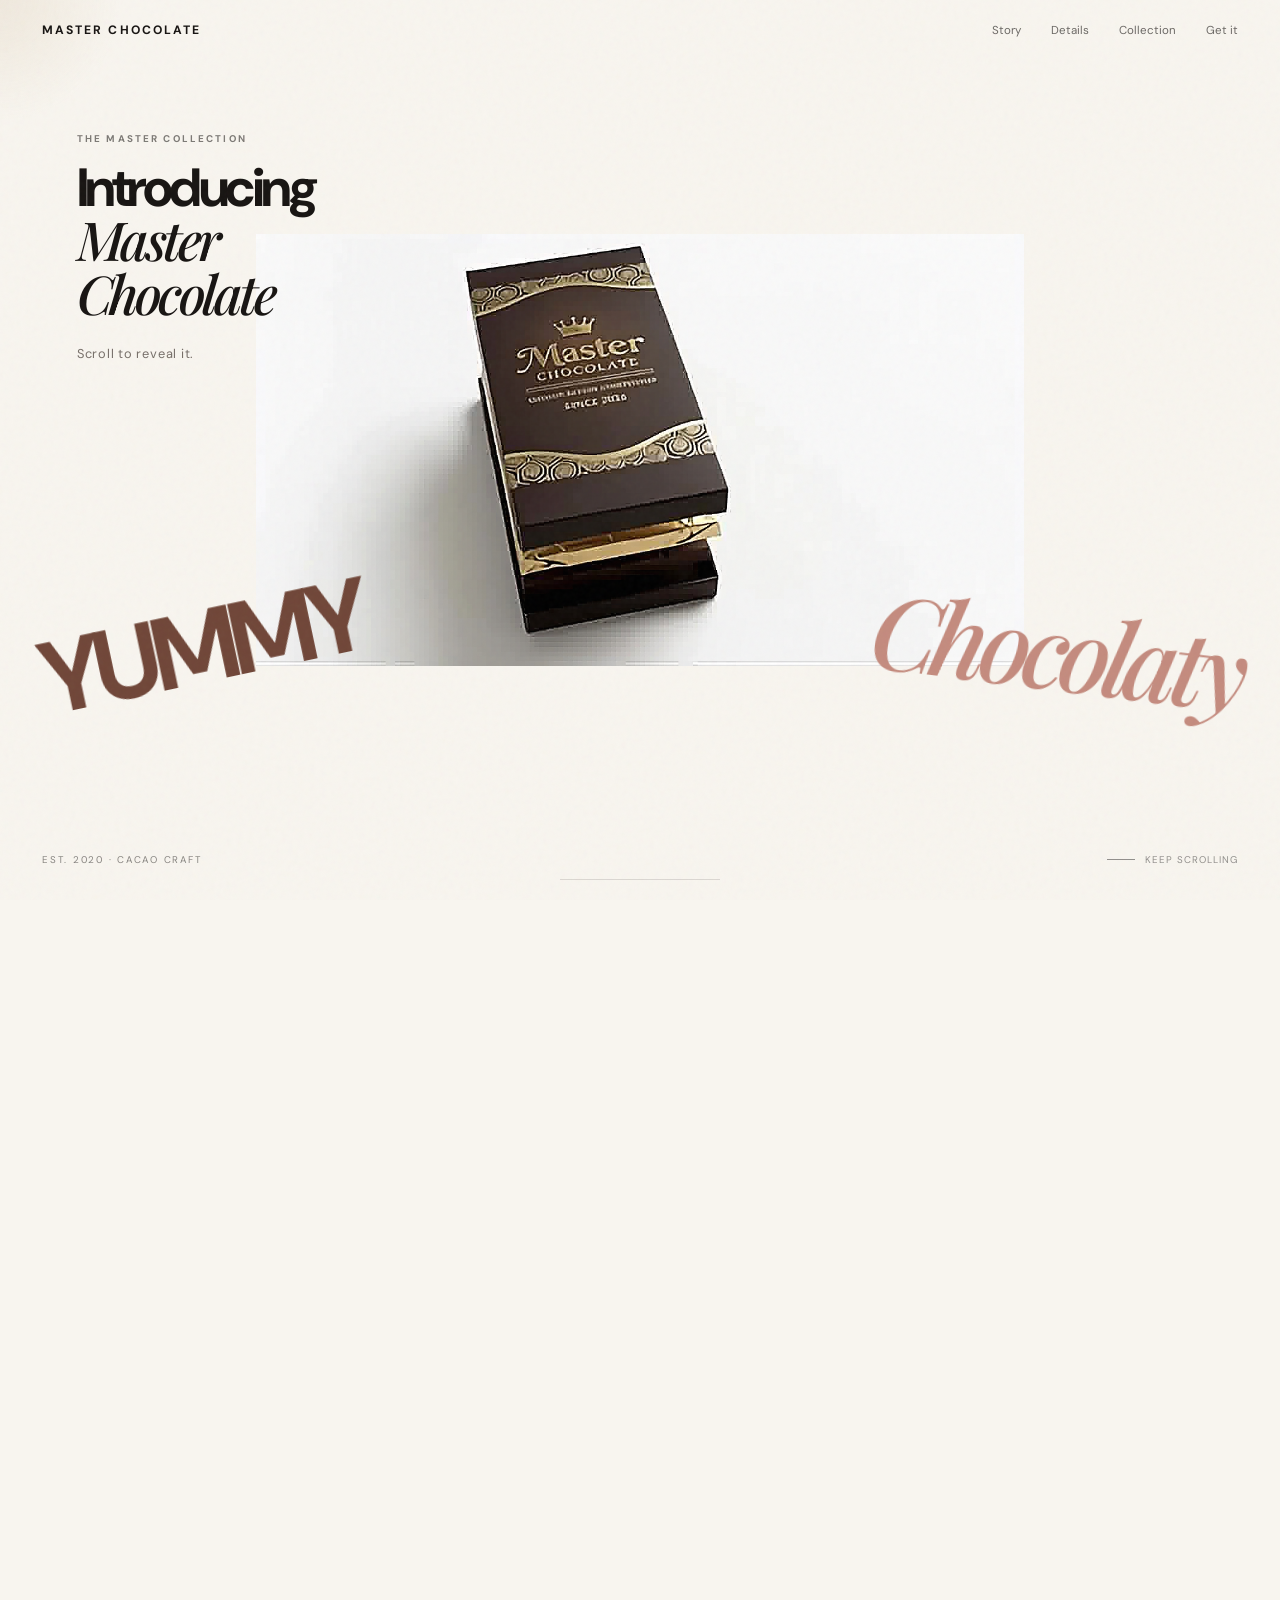
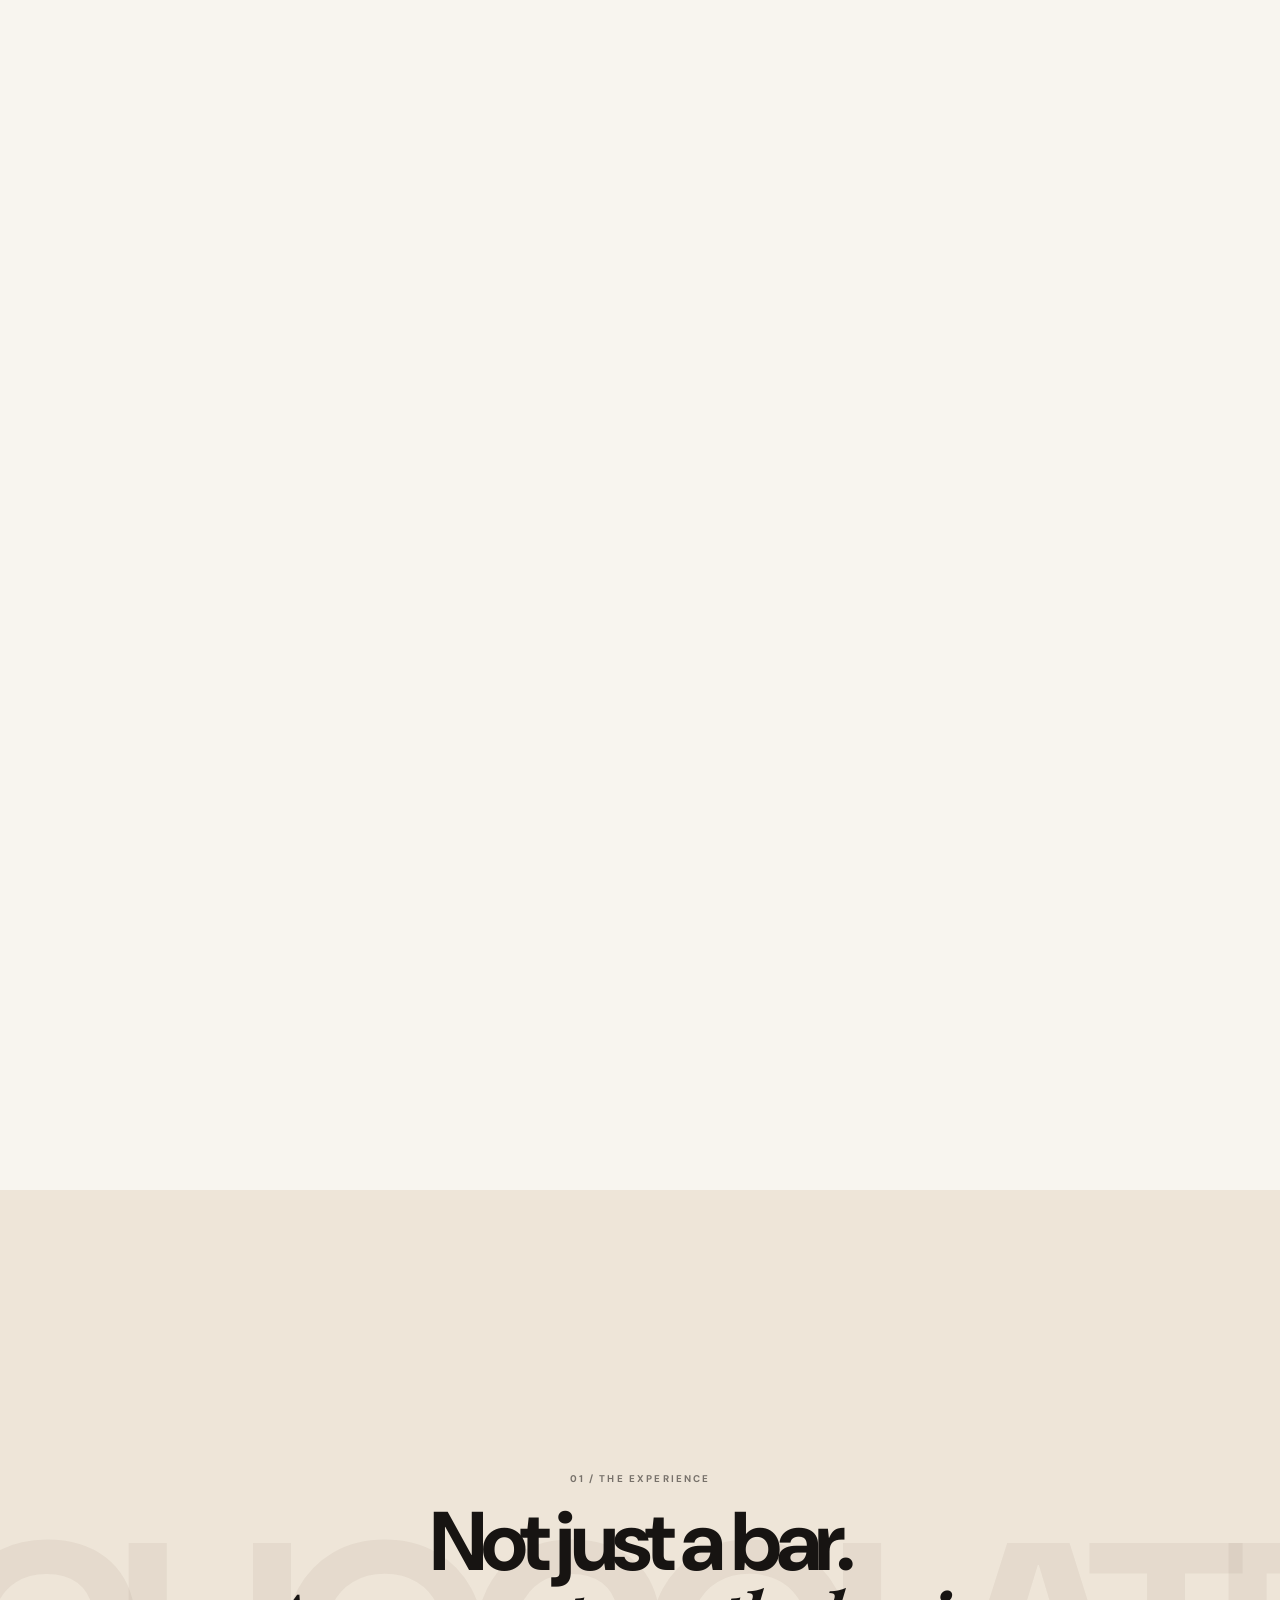
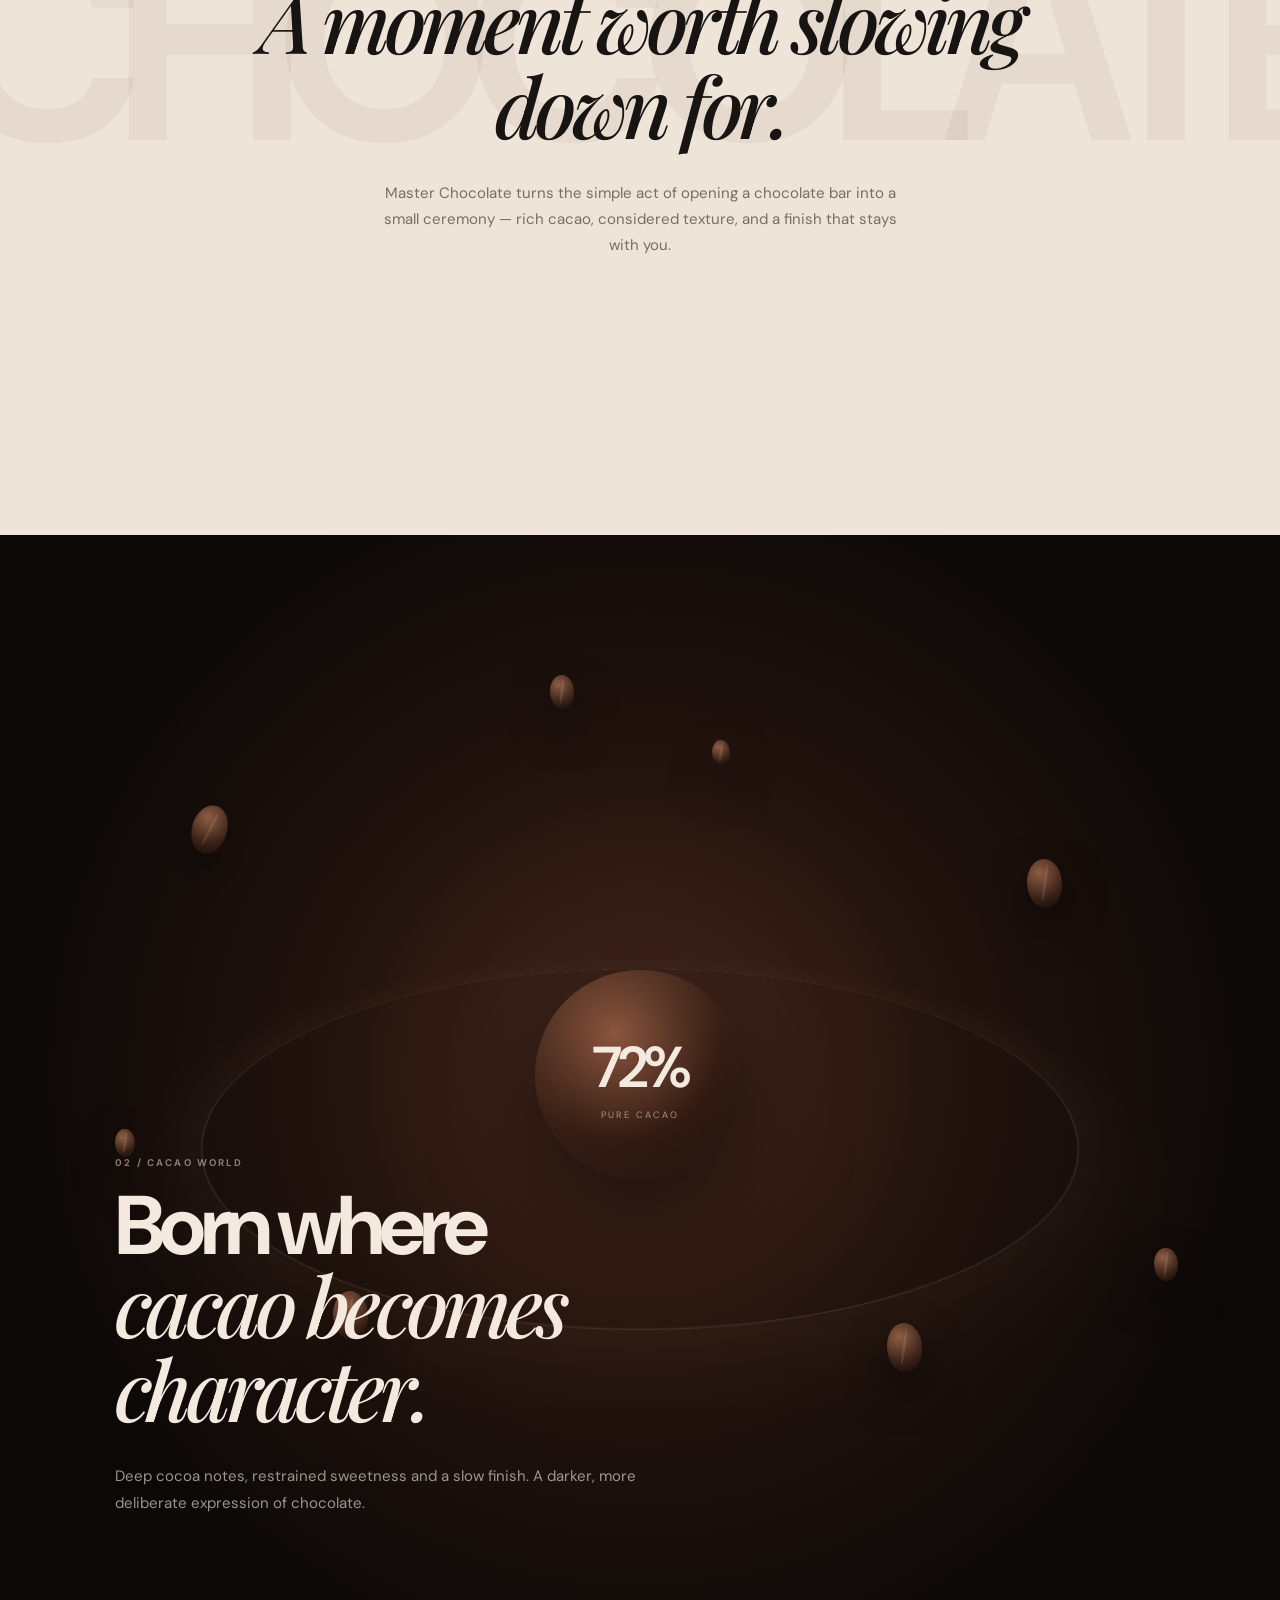
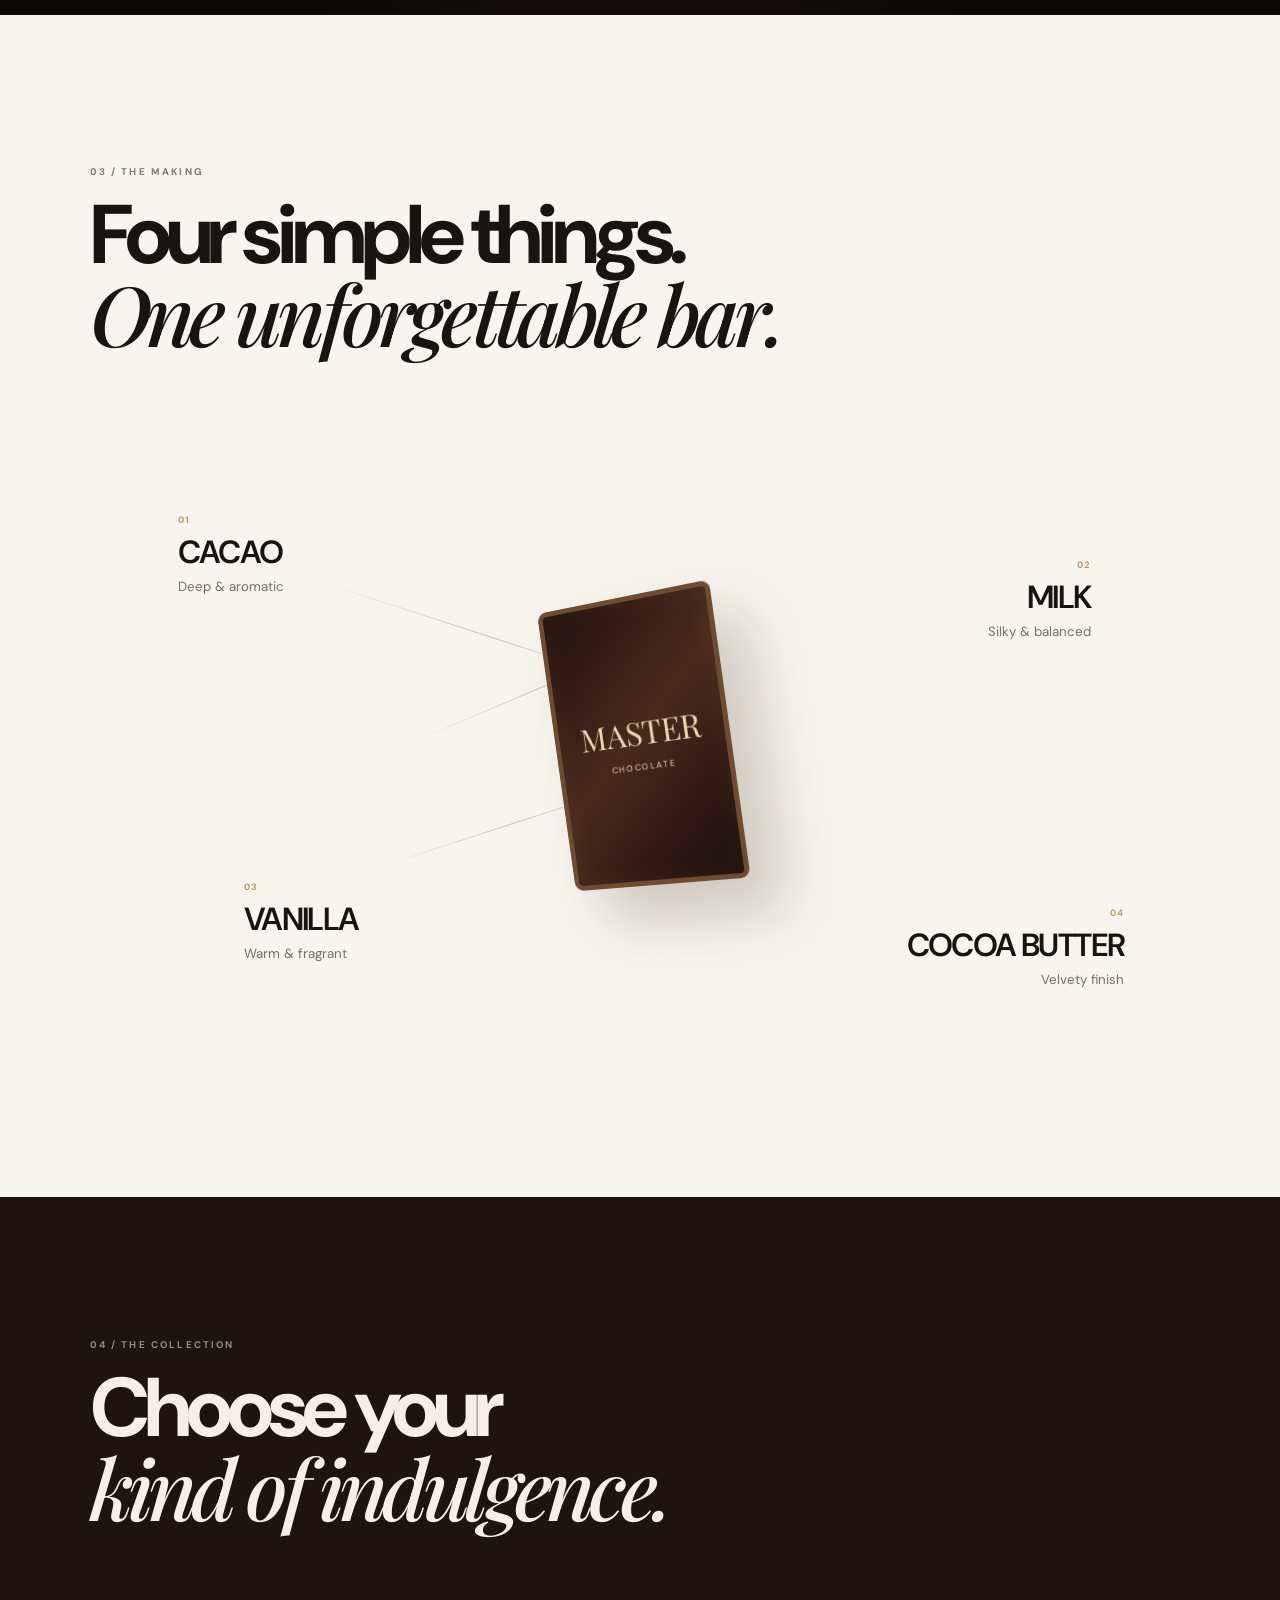
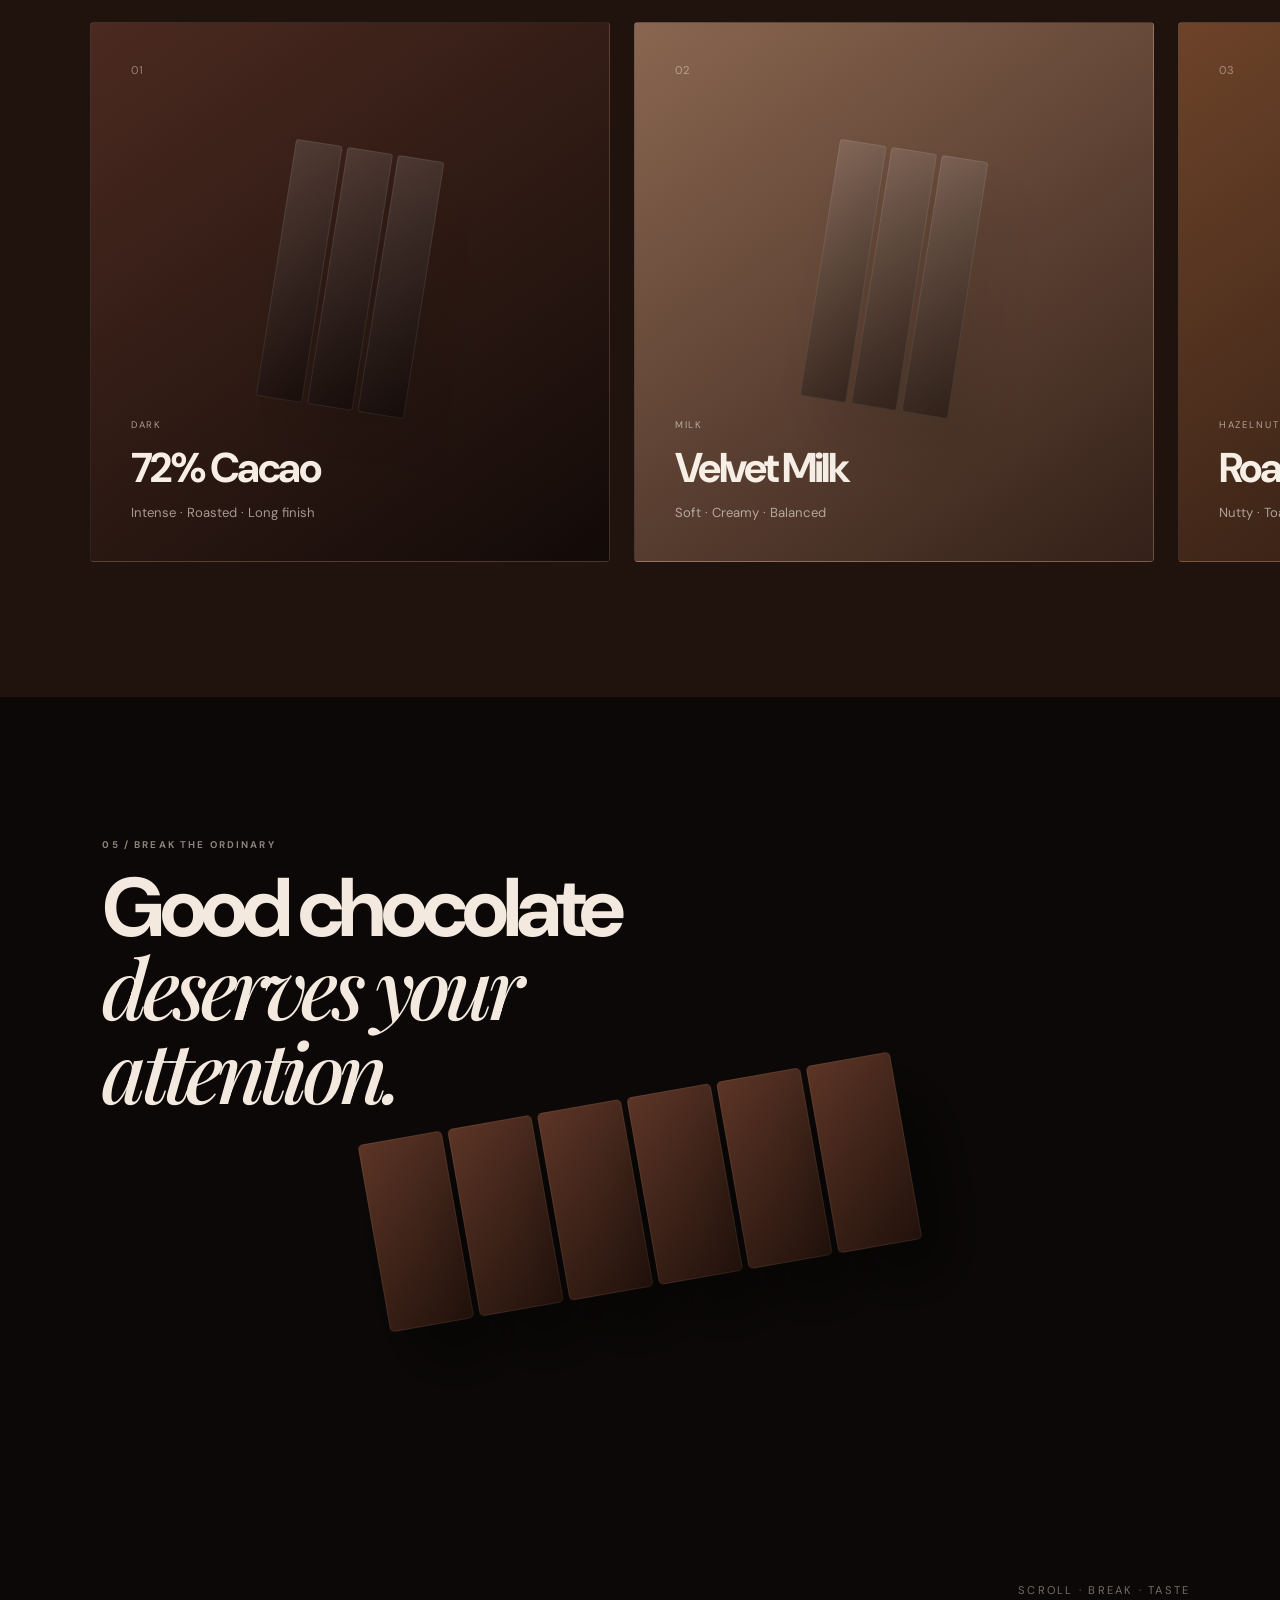
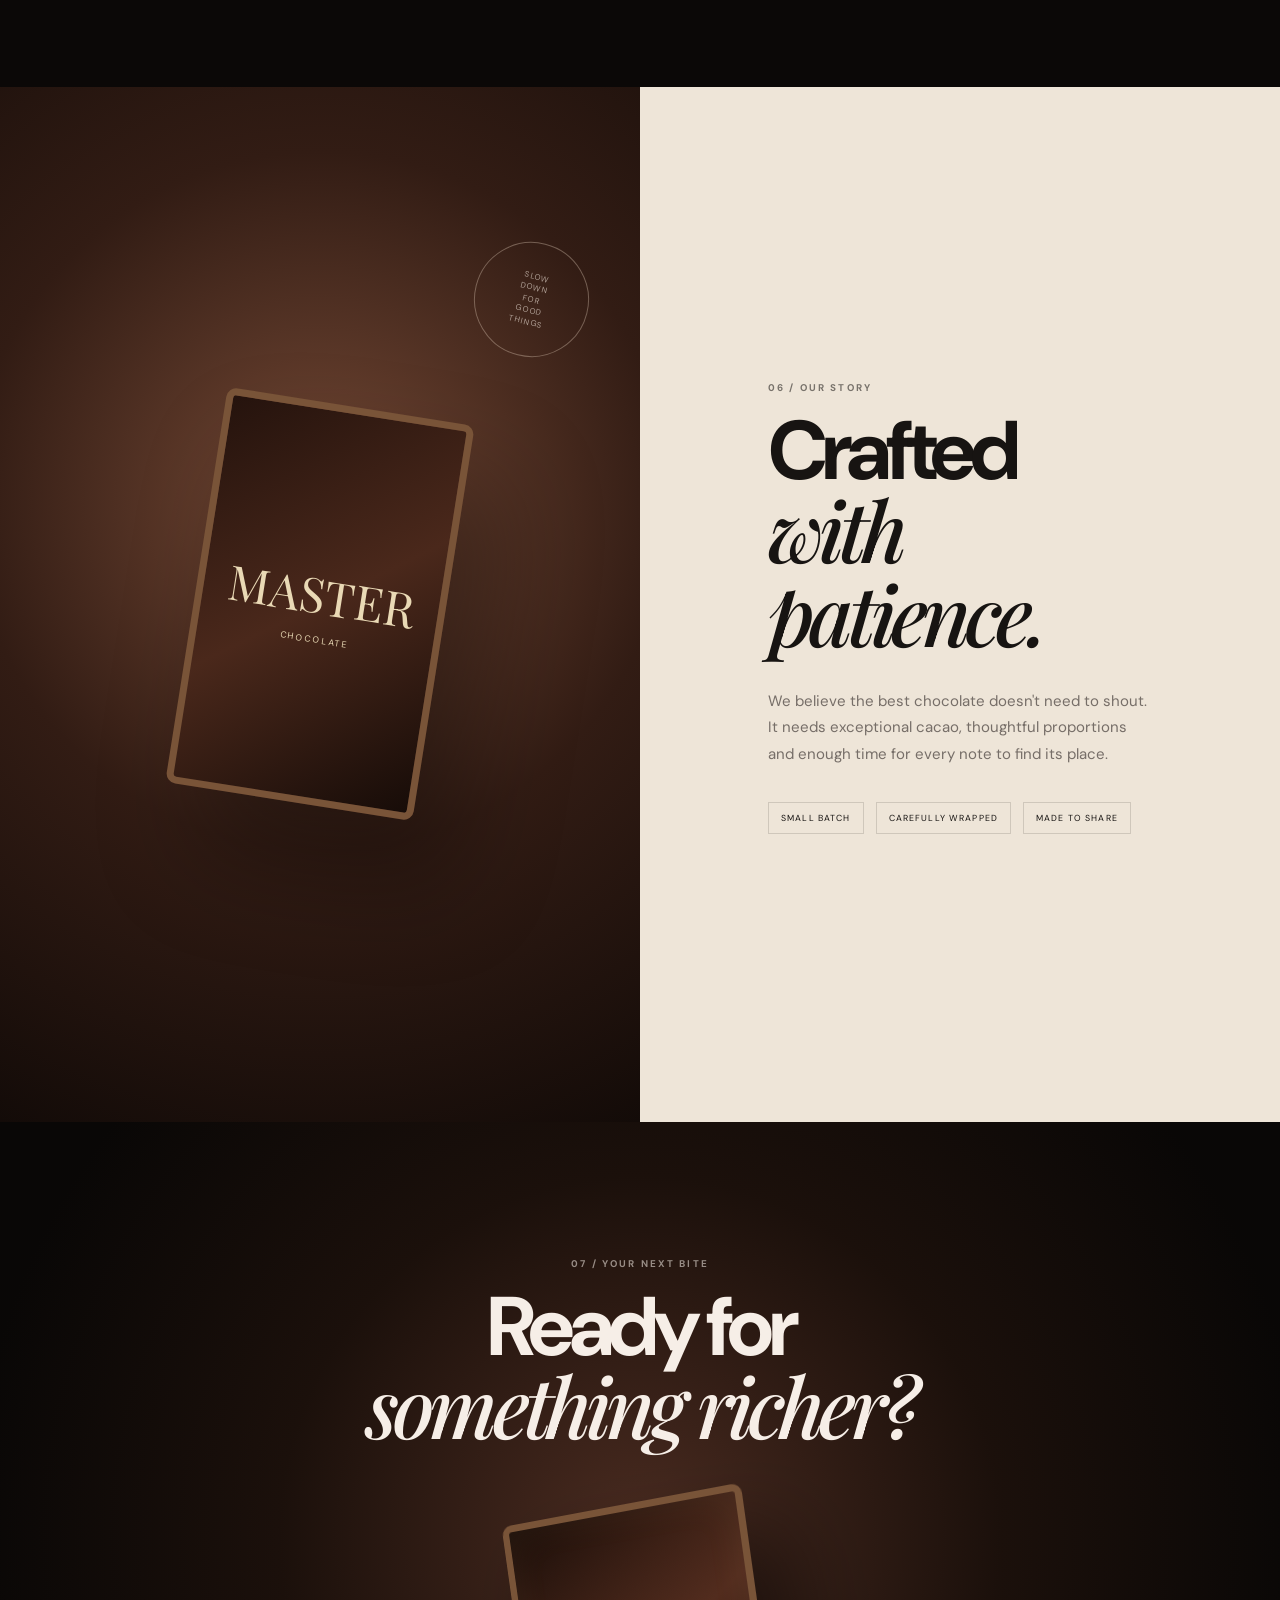
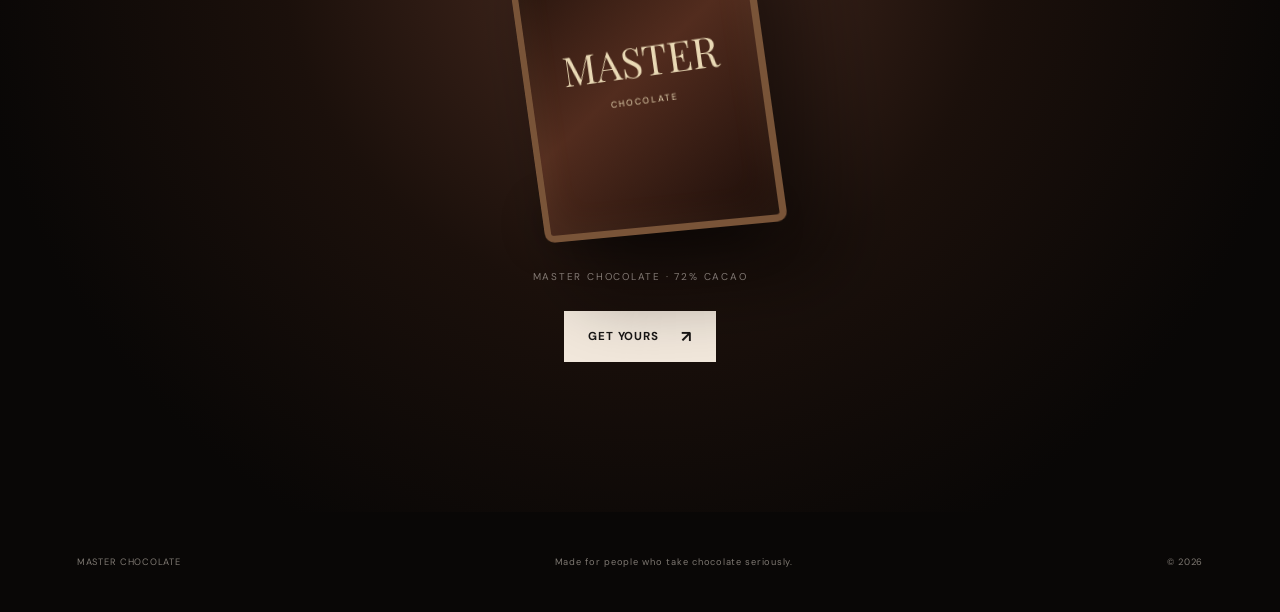
==== commit b75ae139: "Add mobile assets and project files" ====
--- a/index.html
+++ b/index.html
@@ -28,7 +28,7 @@
   </nav>
 
   <!-- HERO / EXISTING 96-FRAME SCROLL STORY -->
-  <section id="story" class="scroll-section">
+  <section id="story" class="scroll-section desktop-hero">
     <div class="sticky-stage">
       <canvas id="frame-canvas"></canvas>
 
@@ -38,18 +38,18 @@
 
       <div class="stage-caption stage-caption--start">
         <span class="eyebrow">THE MASTER COLLECTION</span>
-        <h1><em>Master Chocolate</em></h1>
-        
+        <h1>Introducing<br><em>Master Chocolate</em></h1>
+        <p>Scroll to reveal it.</p>
       </div>
 
       <div class="stage-caption stage-caption--mid1">
-        
-        
+        <span class="eyebrow">THE REVEAL</span>
+        <h2>Open the ritual.<br><em>Meet the chocolate.</em></h2>
       </div>
 
       <div class="stage-caption stage-caption--mid2">
-        
-       
+        <span class="eyebrow">CRAFTED WITH INTENT</span>
+        <h2>Rare cacao.<br>Bold, lingering flavor.</h2>
       </div>
 
       <div class="stage-caption stage-caption--end">
@@ -60,6 +60,31 @@
       <div class="scroll-hint"><span></span> Keep scrolling</div>
       <div class="progress-track"><div id="progress-fill" class="progress-fill"></div></div>
     </div>
+  </section>
+
+  <!-- MOBILE HERO / SEPARATE 3D PACKET EXPERIENCE -->
+  <section class="mobile-hero" aria-label="Master Chocolate mobile introduction">
+    <div class="mobile-hero-noise"></div>
+    <div class="mobile-topline"><span>MASTER CHOCOLATE</span><span>72% CACAO</span></div>
+    <div class="mobile-copy">
+      <span class="eyebrow">THE MASTER COLLECTION</span>
+      <h1>Meet<br><em>Master Chocolate.</em></h1>
+      <p>Slowly crafted. Boldly enjoyed.</p>
+    </div>
+    <div class="packet-wrap" aria-hidden="true">
+      <div class="packet-shadow"></div>
+      <div class="packet-3d">
+        <div class="packet-face packet-front"></div>
+        <div class="packet-face packet-back"></div>
+        <div class="packet-side packet-left"></div>
+        <div class="packet-side packet-right"></div>
+        <div class="packet-side packet-top"></div>
+        <div class="packet-side packet-bottom"></div>
+      </div>
+    </div>
+    <div class="mobile-word mobile-word--one">YUMMY</div>
+    <div class="mobile-word mobile-word--two">Chocolaty</div>
+    <div class="mobile-bottom"><span>SCROLL TO DISCOVER</span><i></i></div>
   </section>
 
   <!-- STATEMENT -->
--- a/styles.css
+++ b/styles.css
@@ -79,7 +79,7 @@
   position: absolute; left: 50%; z-index: 5; width: min(720px,90vw);
   text-align: center; pointer-events: none; transform: translateX(-50%);
 }
-.stage-caption--start { top: 17%; }
+.stage-caption--start { top: 4%; }
 .stage-caption--mid1,.stage-caption--mid2 { top: 50%; transform: translate(-50%,-50%); opacity: 0; }
 .stage-caption--end { bottom: 15%; opacity: 0; }
 .eyebrow {
@@ -286,3 +286,175 @@
   html{scroll-behavior:auto}
   *,*::before,*::after{animation-duration:.01ms!important;transition-duration:.01ms!important}
 }
+
+
+/* ============================================================
+   DESKTOP HERO COMPOSITION FIX
+   The desktop experience remains the original 96-frame scroll
+   sequence. Text is kept in safe zones around the product.
+   ============================================================ */
+@media (min-width:801px){
+  .desktop-hero .sticky-stage{isolation:isolate;}
+  .desktop-hero #frame-canvas{z-index:1;}
+  .desktop-hero .hero-word{z-index:2;}
+  .desktop-hero .stage-caption{z-index:6;}
+
+  /* Intro: upper-left safe zone */
+  .desktop-hero .stage-caption--start{
+    top:14%;
+    left:6vw;
+    width:min(360px,25vw);
+    transform:none;
+    text-align:left;
+  }
+  .desktop-hero .stage-caption--start h1{
+    font-size:clamp(2.8rem,4.2vw,5.4rem);
+  }
+
+  /* Reveal: upper-right safe zone */
+  .desktop-hero .stage-caption--mid1{
+    top:18%;
+    left:auto;
+    right:6vw;
+    width:min(390px,27vw);
+    transform:none;
+    text-align:right;
+  }
+
+  /* Craft: lower-left safe zone */
+  .desktop-hero .stage-caption--mid2{
+    top:auto;
+    bottom:18%;
+    left:6vw;
+    width:min(390px,27vw);
+    transform:none;
+    text-align:left;
+  }
+
+  /* Final: lower-right safe zone */
+  .desktop-hero .stage-caption--end{
+    top:auto;
+    right:6vw;
+    bottom:18%;
+    left:auto;
+    width:min(360px,25vw);
+    transform:none;
+    text-align:right;
+  }
+
+  /* Decorative words stay outside the central product zone. */
+  .desktop-hero .hero-word--left{
+    left:3vw;
+    top:72%;
+  }
+  .desktop-hero .hero-word--right{
+    right:3vw;
+    top:72%;
+  }
+
+  .desktop-hero .hero-kicker{left:42px;bottom:34px;}
+  .desktop-hero .scroll-hint{right:42px;bottom:34px;}
+}
+
+/* ============================================================
+   MOBILE-ONLY HERO
+   Completely separate from the desktop 96-frame experience.
+   ============================================================ */
+.mobile-hero { display:none; }
+
+@media (min-width:801px){
+  .desktop-hero { display:block; }
+  .mobile-hero { display:none !important; }
+}
+
+@media (max-width:800px){
+  .desktop-hero { display:none !important; }
+  .mobile-hero {
+    display:block;
+    position:relative;
+    height:100svh;
+    min-height:680px;
+    overflow:hidden;
+    background:
+      radial-gradient(circle at 50% 52%, rgba(125,78,52,.20), transparent 32%),
+      linear-gradient(180deg,#f8f5ef 0%,#f3eadf 58%,#e9d7c6 100%);
+    color:var(--ink);
+  }
+  .mobile-hero::before {
+    content:""; position:absolute; inset:0; pointer-events:none;
+    background:radial-gradient(circle at 50% 52%,transparent 0 20%,rgba(57,29,19,.06) 52%,transparent 70%);
+  }
+  .mobile-hero-noise { position:absolute; inset:0; opacity:.035; pointer-events:none;
+    background-image:url("data:image/svg+xml,%3Csvg viewBox='0 0 180 180' xmlns='http://www.w3.org/2000/svg'%3E%3Cfilter id='n'%3E%3CfeTurbulence type='fractalNoise' baseFrequency='.8' numOctaves='3' stitchTiles='stitch'/%3E%3C/filter%3E%3Crect width='100%25' height='100%25' filter='url(%23n)'/%3E%3C/svg%3E");
+  }
+  .mobile-topline { position:absolute; top:74px; left:20px; right:20px; z-index:5; display:flex; justify-content:space-between;
+    font-size:.5rem; font-weight:700; letter-spacing:.16em; opacity:.55; }
+  .mobile-copy { position:absolute; top:15%; left:20px; right:20px; z-index:4; text-align:center; }
+  .mobile-copy .eyebrow { margin-bottom:10px; font-size:.48rem; }
+  .mobile-copy h1 { font-size:clamp(2.7rem,12vw,4.1rem); line-height:.88; letter-spacing:-.075em; }
+  .mobile-copy h1 em { font-family:"Playfair Display",serif; font-weight:500; }
+  .mobile-copy p { margin-top:13px; font-size:.65rem; letter-spacing:.08em; opacity:.55; }
+  .packet-wrap { position:absolute; left:50%; top:52%; width:190px; height:315px; z-index:3; transform:translate(-50%,-50%); perspective:1200px; }
+  .packet-3d { position:absolute; inset:0; transform-style:preserve-3d; animation:packetSpin 11s linear infinite; will-change:transform; }
+  .packet-face,.packet-side { position:absolute; backface-visibility:hidden; -webkit-backface-visibility:hidden; }
+  .packet-front,.packet-back { inset:0; border-radius:6px; overflow:hidden; }
+  .packet-front { background:url("assets/packet-front.png") center/100% 100% no-repeat; transform:translateZ(12px); }
+  .packet-back { background:linear-gradient(145deg,#2b1710,#5a3020 48%,#1b0d09); transform:rotateY(180deg) translateZ(12px); box-shadow:inset 0 0 25px rgba(255,220,170,.08); }
+  .packet-side { background:linear-gradient(180deg,#6b3e29,#24120d); }
+  .packet-left,.packet-right { top:0; width:24px; height:315px; }
+  .packet-left { left:-12px; transform-origin:right center; transform:rotateY(-90deg); }
+  .packet-right { right:-12px; transform-origin:left center; transform:rotateY(90deg); }
+  .packet-top,.packet-bottom { left:0; width:190px; height:24px; }
+  .packet-top { top:-12px; transform-origin:center bottom; transform:rotateX(90deg); }
+  .packet-bottom { bottom:-12px; transform-origin:center top; transform:rotateX(-90deg); background:#170b07; }
+  .packet-shadow { position:absolute; width:150px; height:34px; left:50%; bottom:2px; transform:translateX(-50%); border-radius:50%; background:rgba(51,24,14,.24); filter:blur(16px); }
+  @keyframes packetSpin { 0%{transform:rotateX(3deg) rotateY(-18deg) rotateZ(-2deg)} 25%{transform:rotateX(5deg) rotateY(72deg) rotateZ(1deg)} 50%{transform:rotateX(2deg) rotateY(162deg) rotateZ(-1deg)} 75%{transform:rotateX(4deg) rotateY(252deg) rotateZ(2deg)} 100%{transform:rotateX(3deg) rotateY(342deg) rotateZ(-2deg)} }
+  .mobile-word { position:absolute; z-index:2; font-weight:700; line-height:.8; letter-spacing:-.075em; pointer-events:none; }
+  .mobile-word--one { left:-2px; top:44%; color:#714534; font-size:clamp(2.6rem,13vw,4.5rem); transform:rotate(-11deg); }
+  .mobile-word--two { right:-6px; top:62%; color:#bd8173; font:500 italic clamp(2.4rem,12vw,4.1rem)/.8 "Playfair Display",serif; transform:rotate(8deg); }
+  .mobile-bottom { position:absolute; left:20px; right:20px; bottom:24px; z-index:5; display:flex; align-items:center; justify-content:center; gap:10px; font-size:.5rem; letter-spacing:.18em; opacity:.55; }
+  .mobile-bottom i { display:block; width:34px; height:1px; background:currentColor; animation:mobileHint 1.7s ease-in-out infinite; }
+  @keyframes mobileHint { 0%,100%{transform:scaleX(.3)} 50%{transform:scaleX(1)} }
+
+  /* Mobile content is deliberately compact and never reuses desktop hero. */
+  .statement-section { min-height:88svh; padding:90px 20px; }
+  .giant-type { font-size:34vw; }
+  .statement-inner { width:100%; }
+  .statement-inner h2,.cacao-copy h2,.section-heading h2,.collection-heading h2,.break-copy h2,.story-copy h2,.cta-section h2 { font-size:clamp(2.5rem,12vw,4rem); }
+  .statement-inner p,.cacao-copy p,.story-copy p { font-size:.82rem; line-height:1.65; }
+  .cacao-section { min-height:100svh; }
+  .cacao-ring { width:92vw; }
+  .cacao-center { width:150px; }
+  .cacao-center span { font-size:2.8rem; }
+  .cacao-orb { width:27px; }
+  .cacao-copy { bottom:7vh; }
+  .ingredients-section { min-height:110svh; padding:12vh 7vw 8vh; }
+  .ingredient-stage { height:500px; }
+  .ingredient-core { transform:translate(-50%,-50%) scale(.72); }
+  .ingredient { max-width:125px; }
+  .ingredient span { font-size:1.1rem; }
+  .ingredient small { font-size:.62rem; }
+  .collection-section { min-height:100svh; padding:12vh 7vw 9vh; }
+  .flavor-track { width:100%; display:grid; grid-template-columns:1fr; gap:14px; margin-top:8vh; }
+  .flavor-card { width:100%; height:350px; padding:24px; }
+  .flavor-card h3 { font-size:2rem; }
+  .flavor-bar { width:95px; height:170px; }
+  .break-section { min-height:95svh; }
+  .break-copy { left:7vw; right:7vw; top:10vh; }
+  .break-bar span { width:45px; height:115px; }
+  .story-section { min-height:100svh; }
+  .story-image { min-height:55svh; }
+  .story-copy { padding:12vh 8vw; }
+  .cta-section { min-height:95svh; padding:12vh 7vw; }
+  .cta-product { width:180px; height:240px; margin:4vh 0 3vh; }
+  .cta-bar { border-width:5px; }
+}
+
+@media (max-width:390px){
+  .mobile-copy { top:14%; }
+  .packet-wrap { width:165px; height:274px; }
+  .packet-left,.packet-right { height:274px; }
+  .packet-top,.packet-bottom { width:165px; }
+  .mobile-word--one { top:46%; }
+  .mobile-word--two { top:63%; }
+}
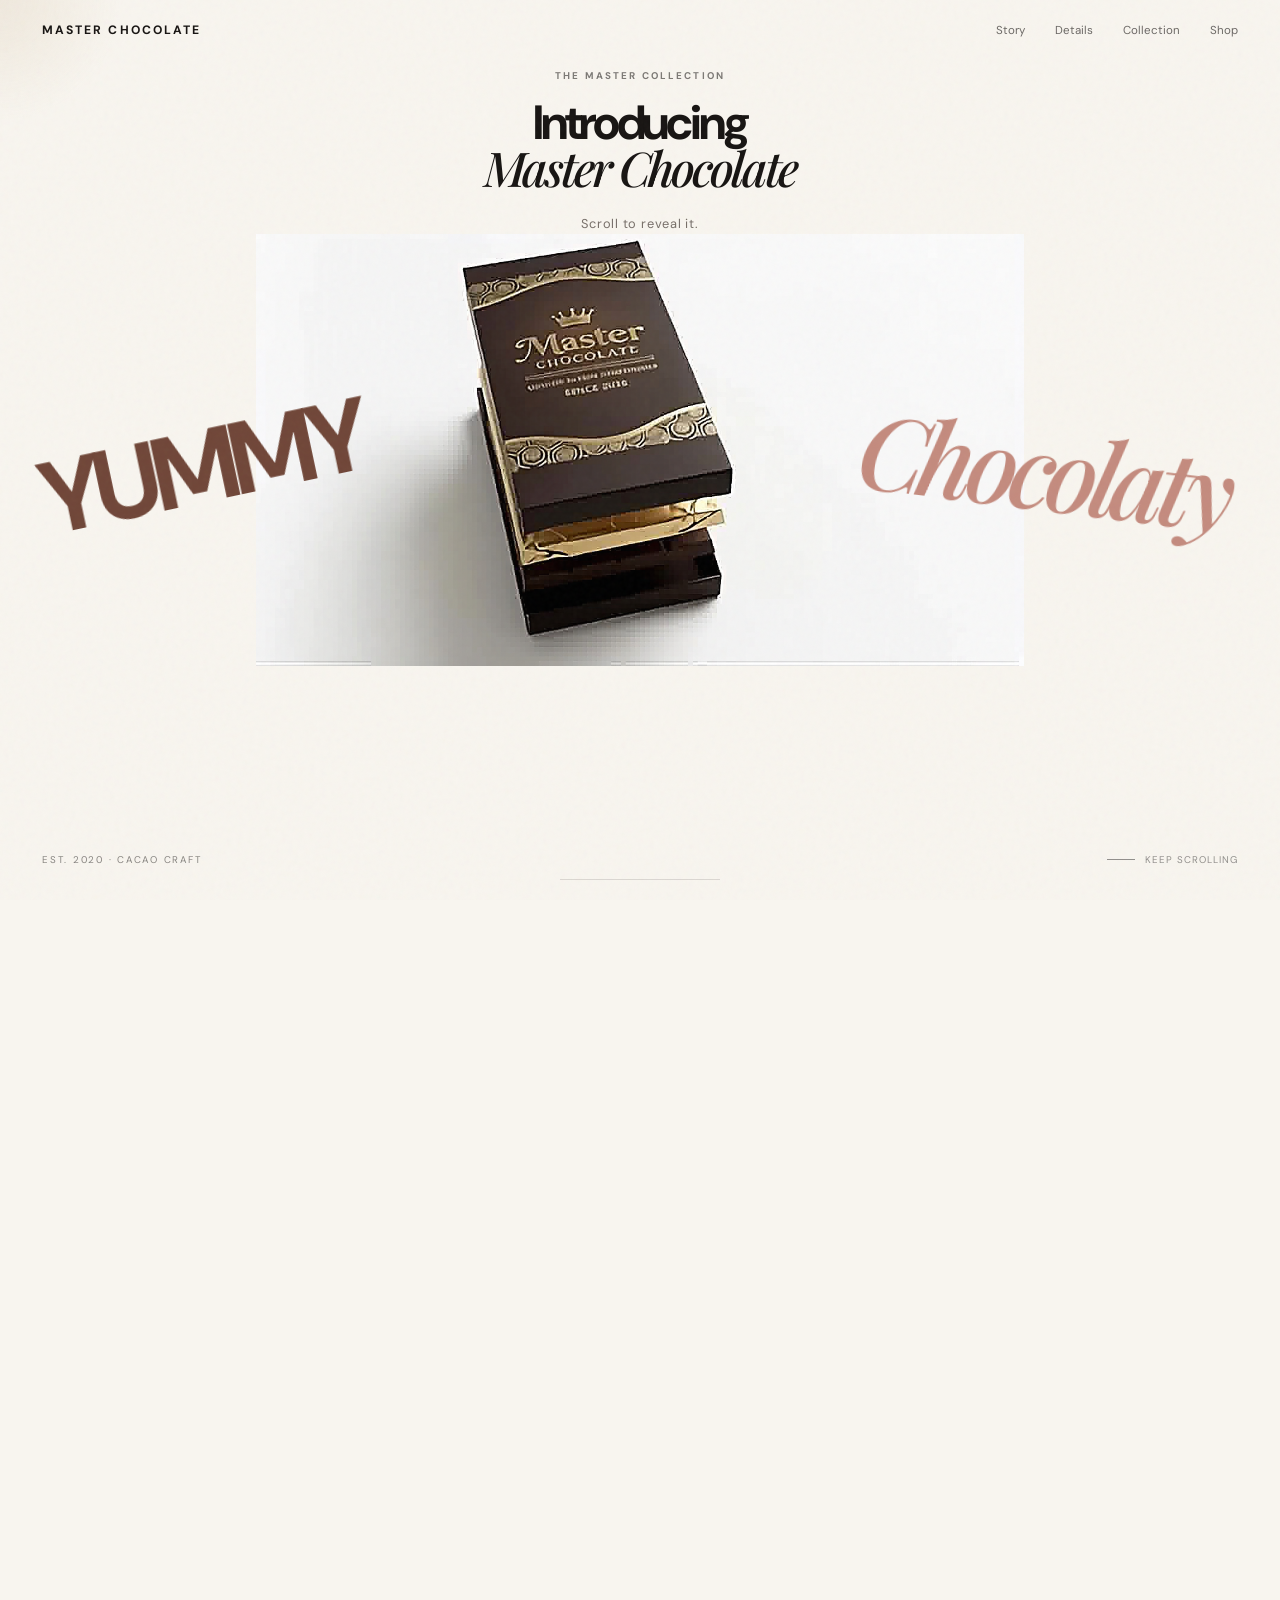
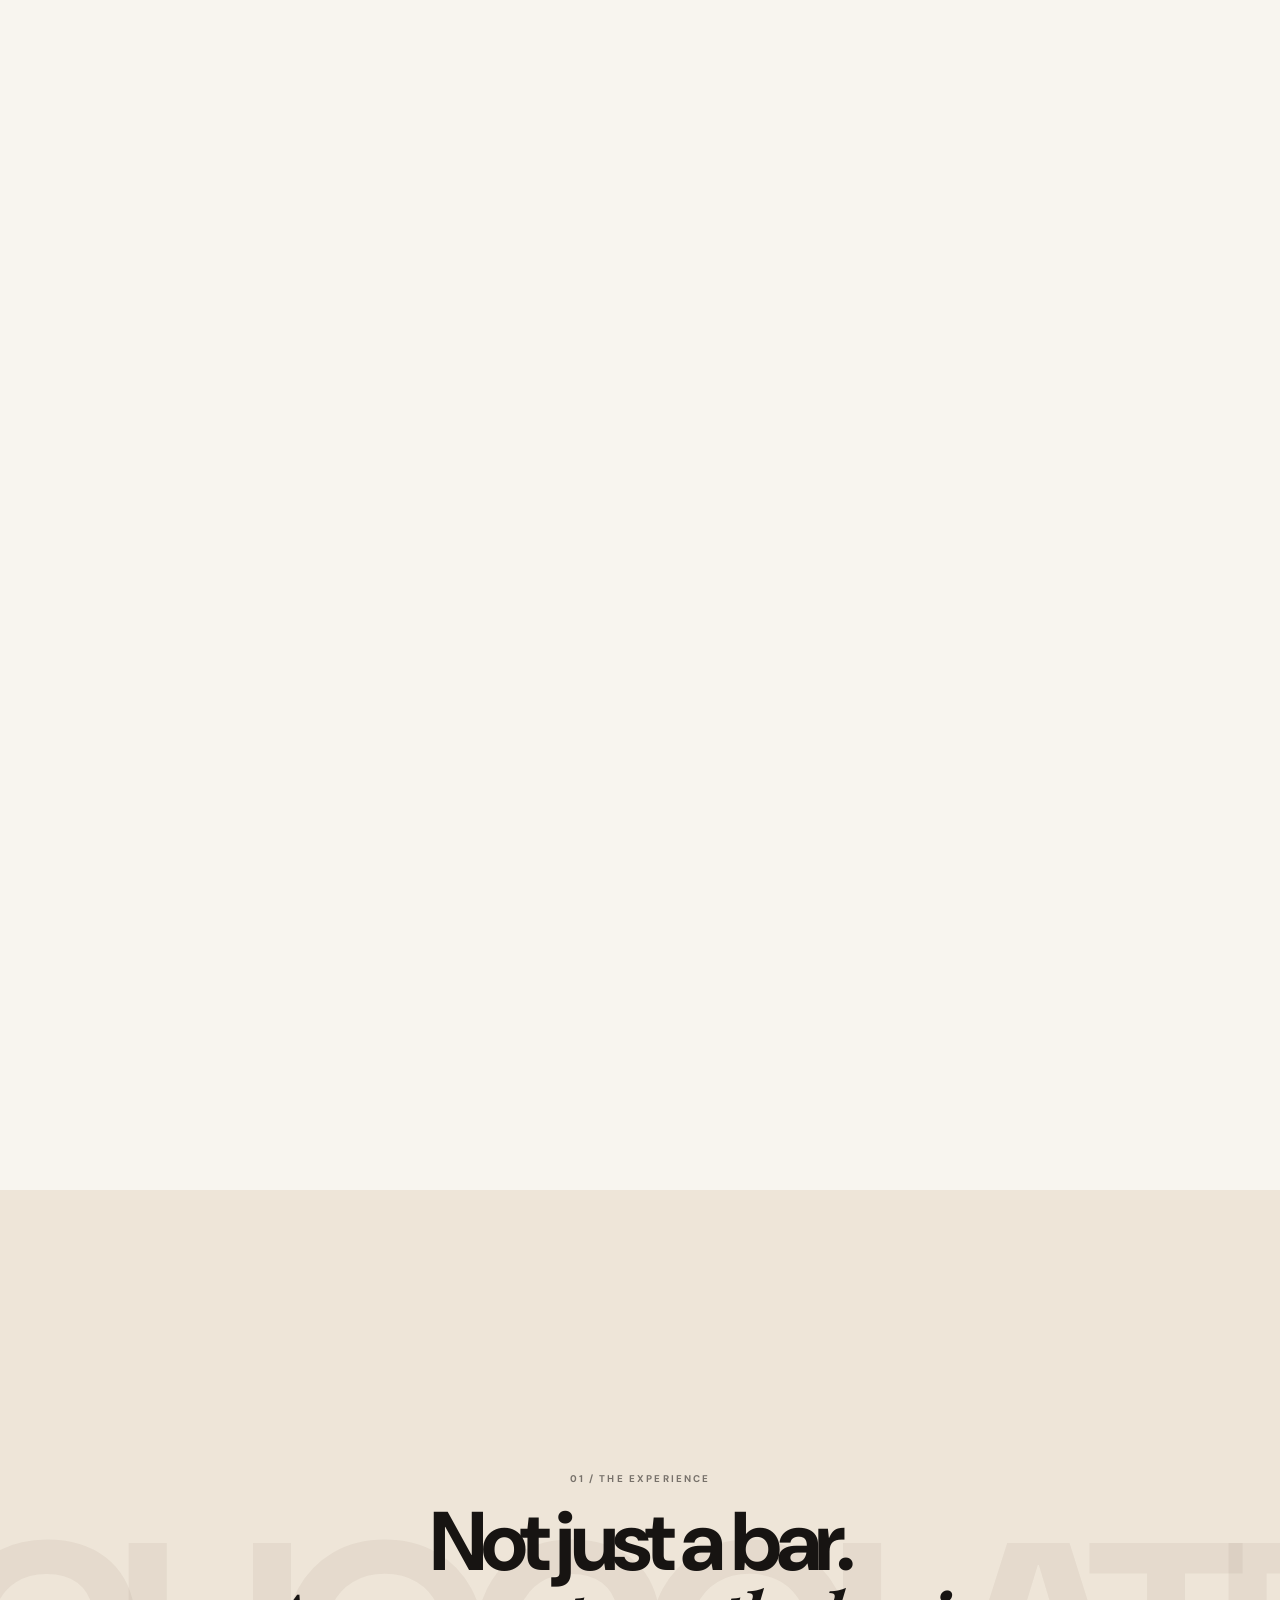
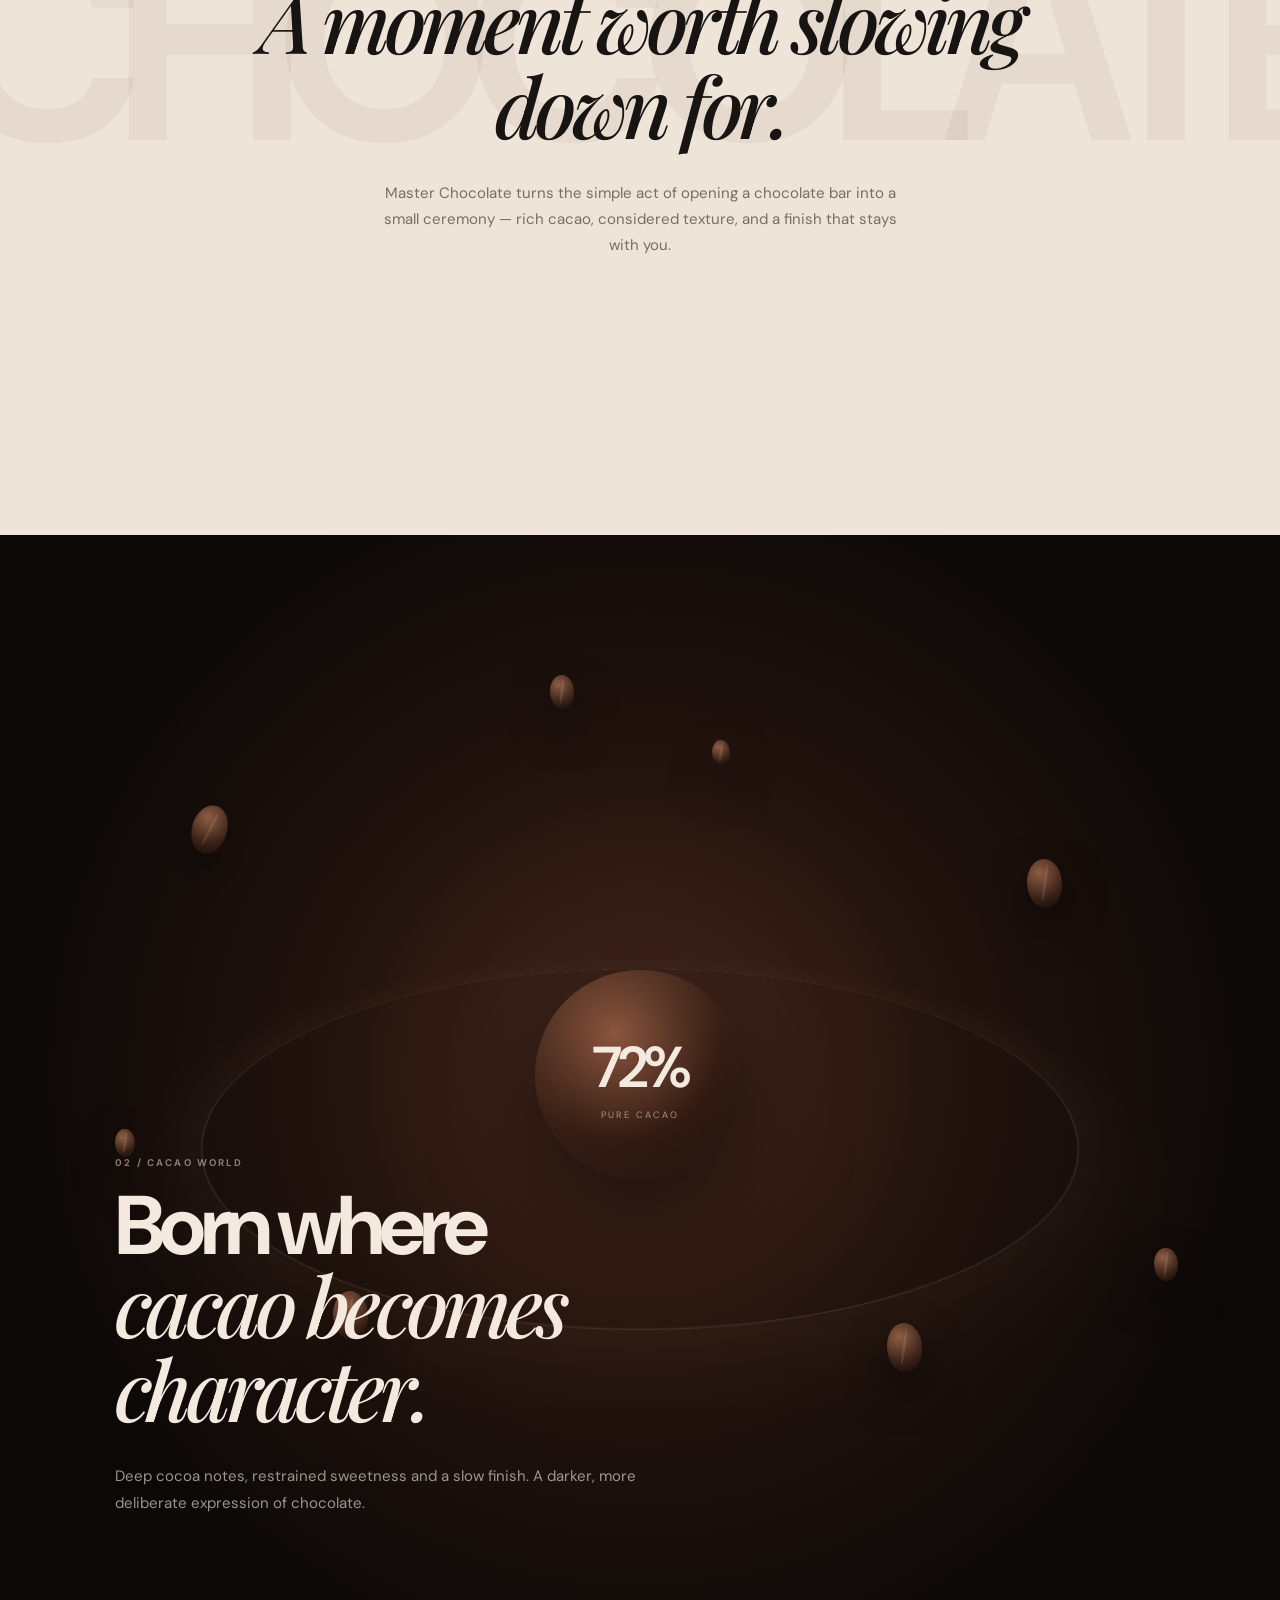
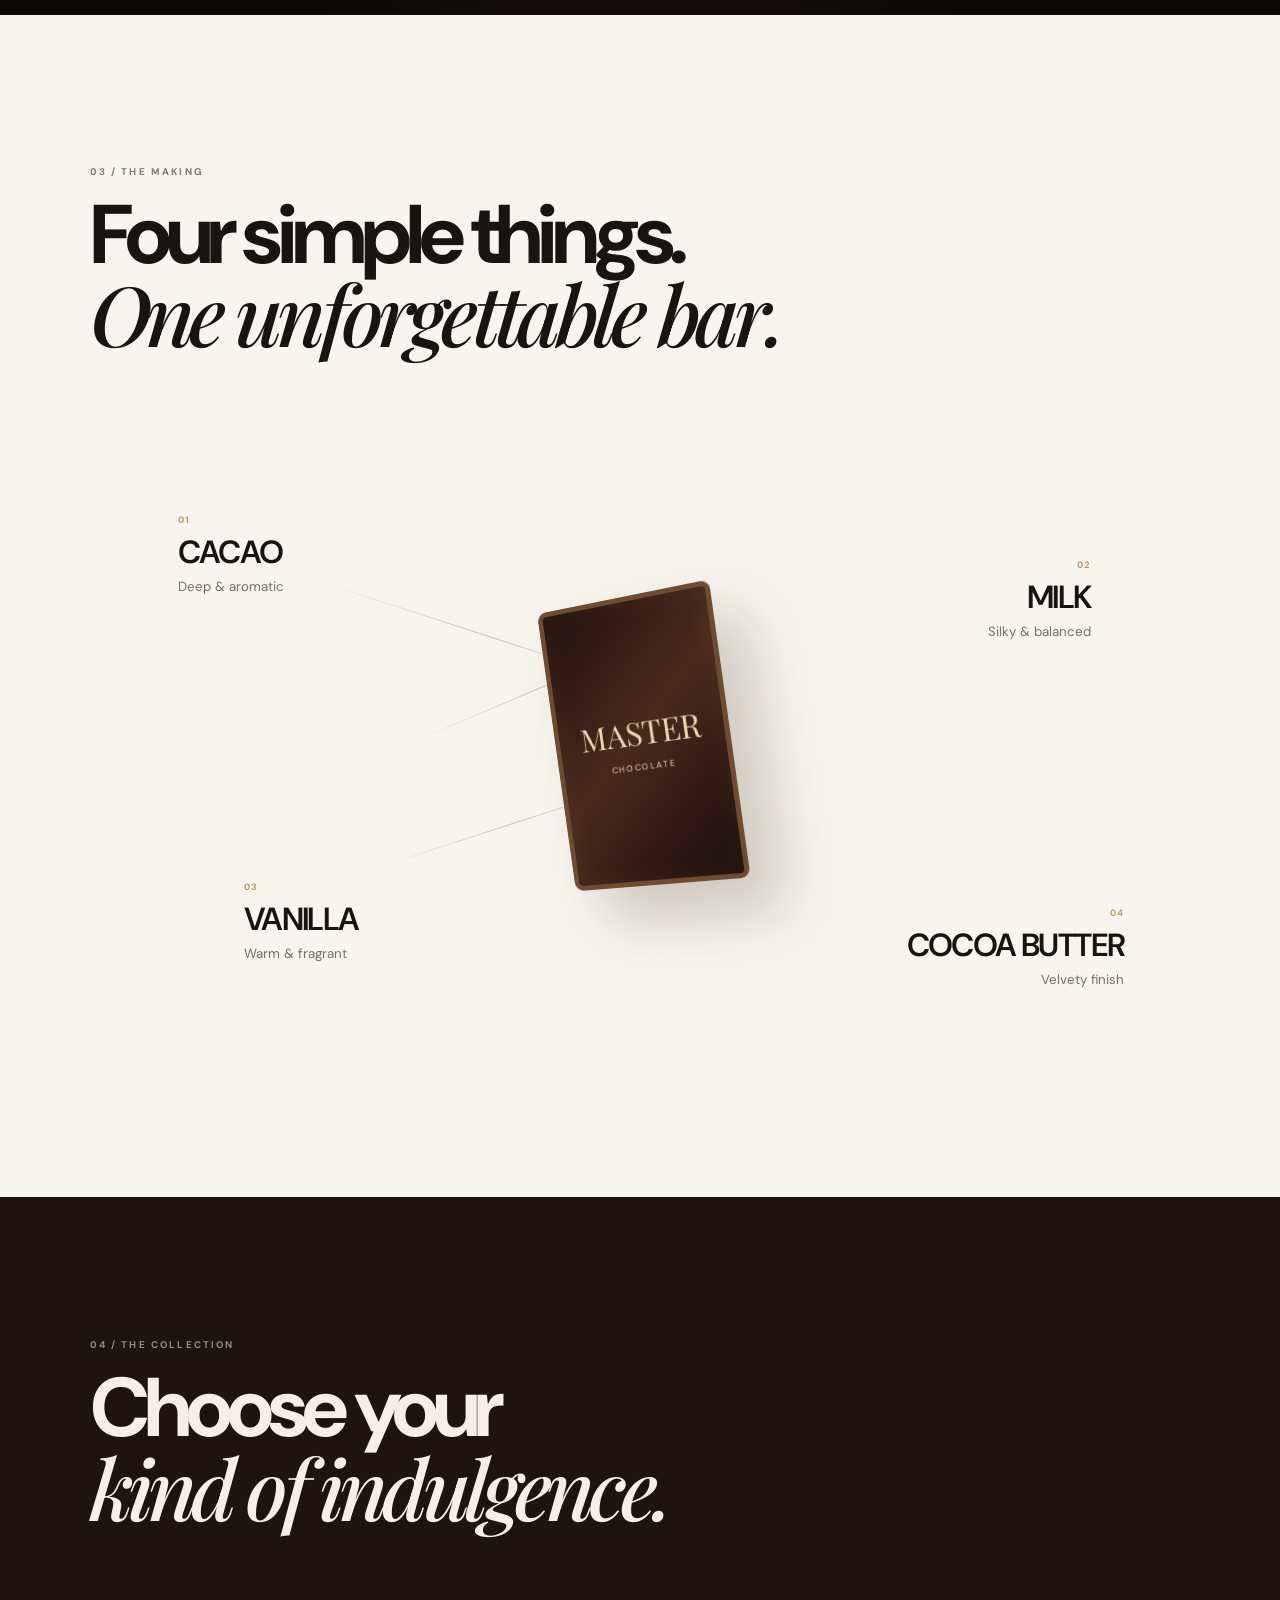
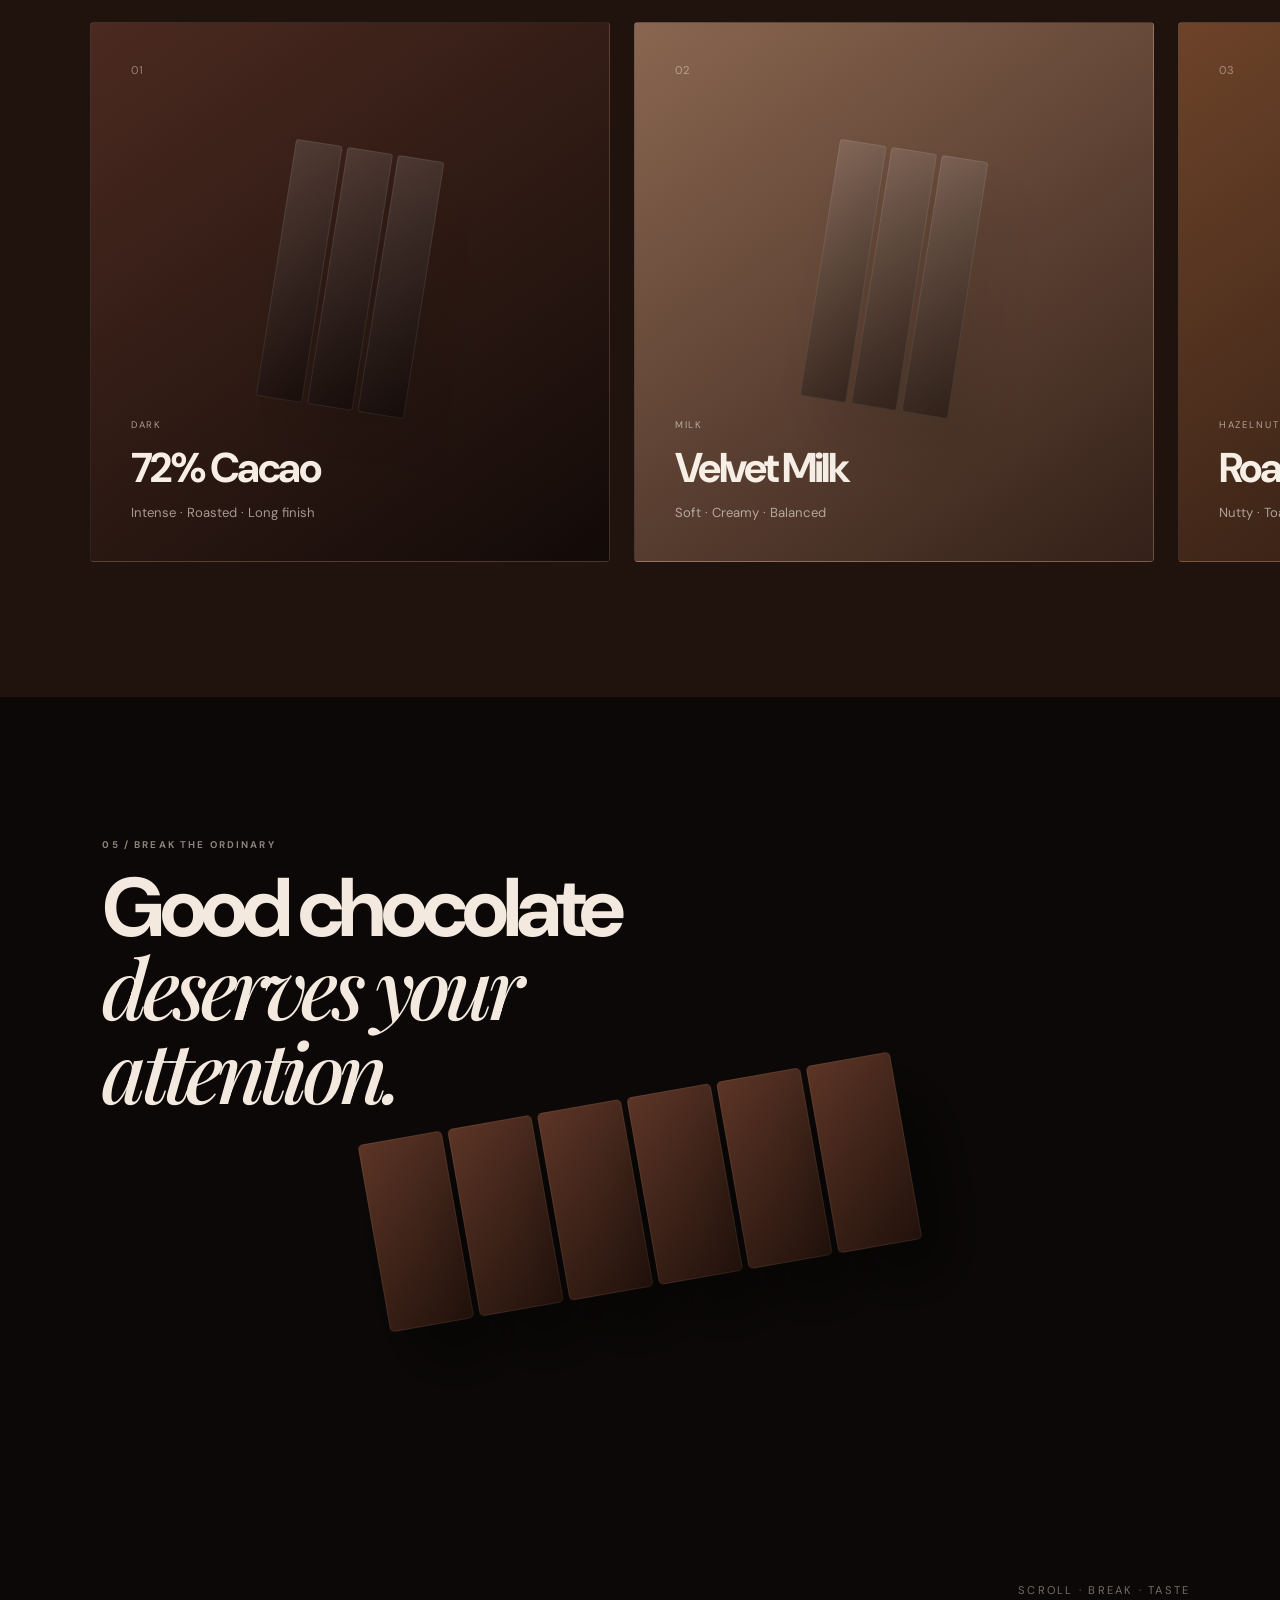
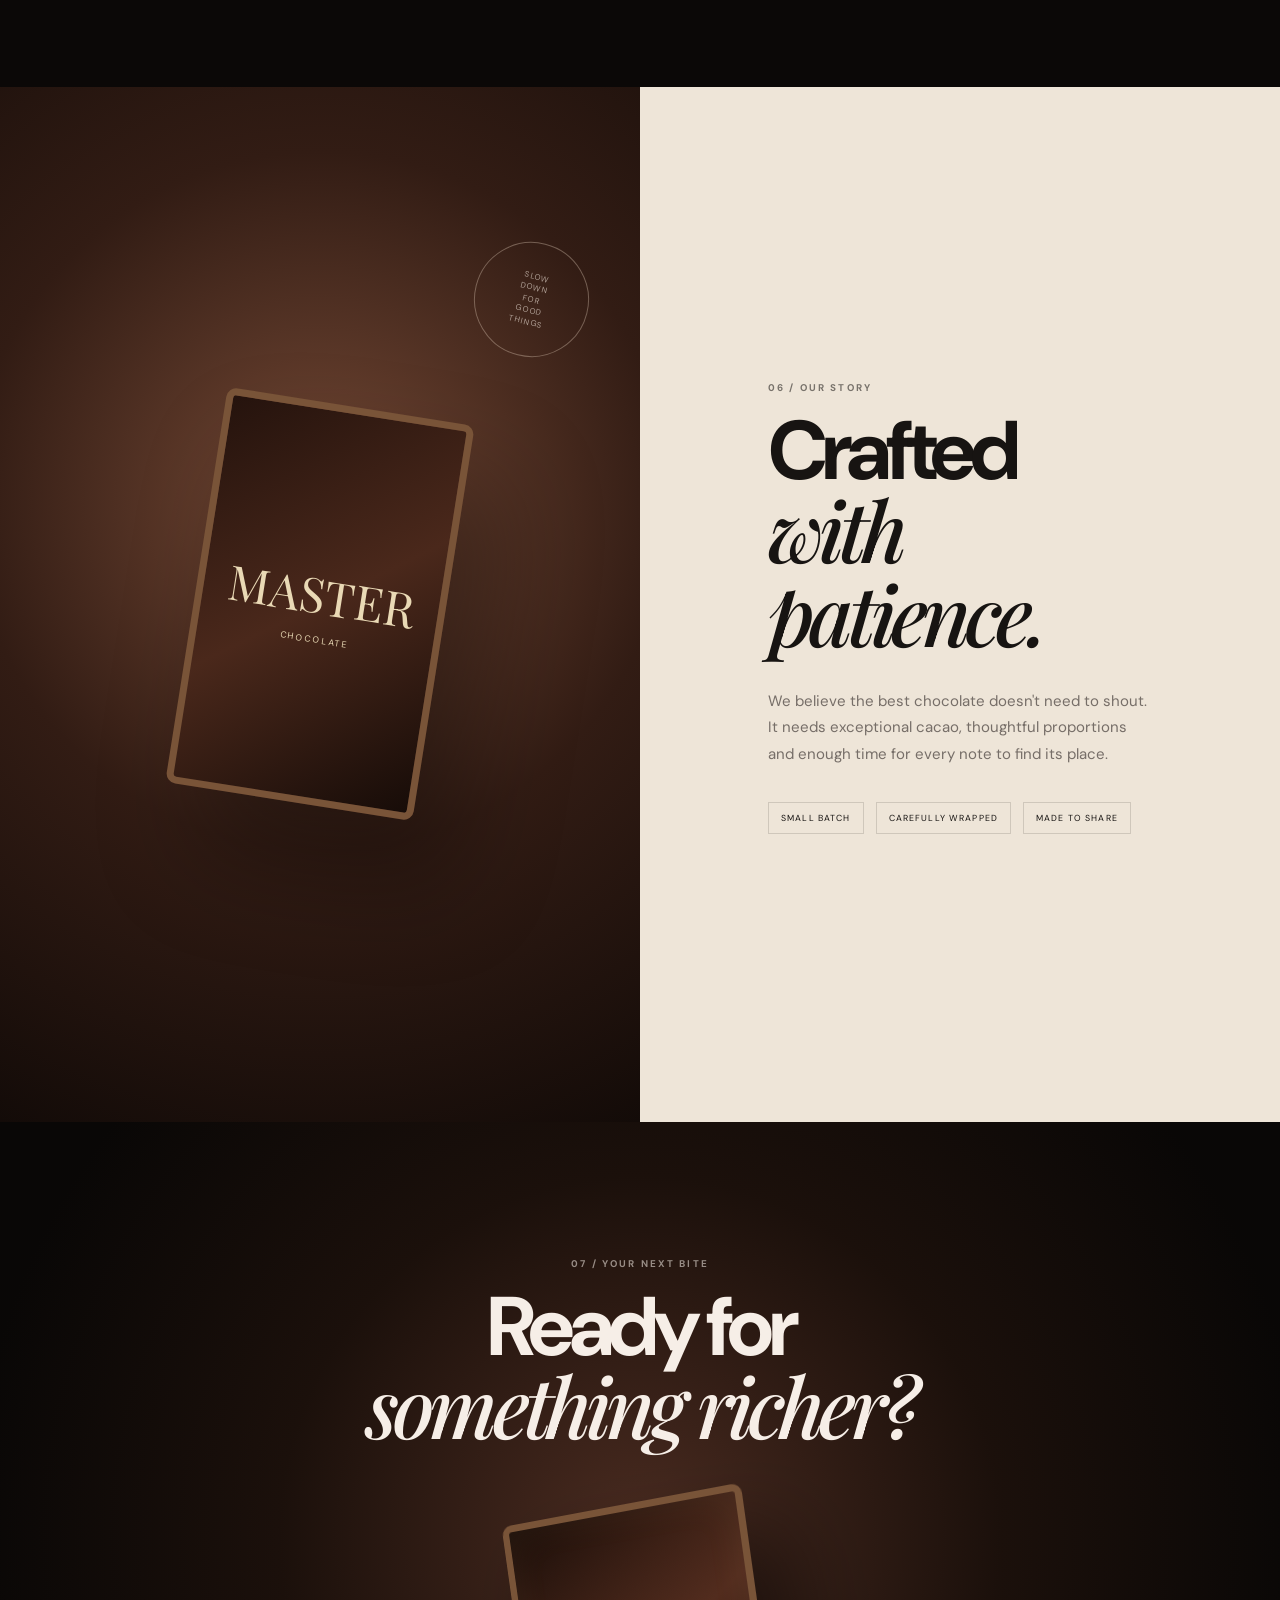
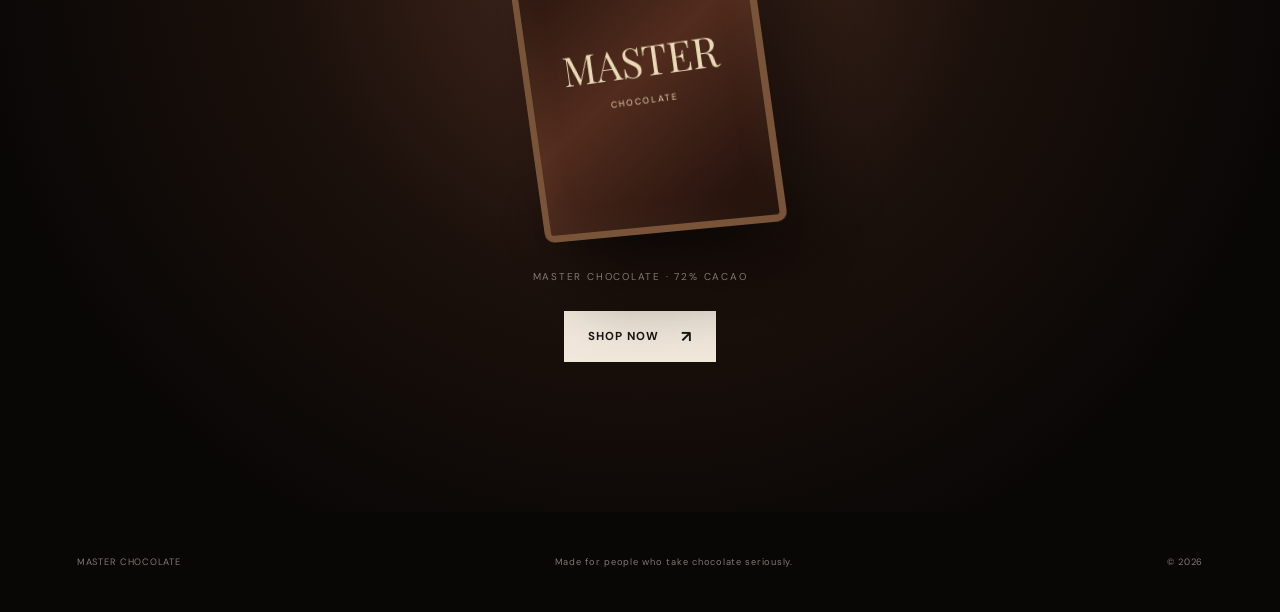
==== commit 3664993b: "Initial commit" ====
--- a/index.html
+++ b/index.html
@@ -6,6 +6,7 @@
   <meta name="theme-color" content="#17100d">
   <meta name="description" content="Master Chocolate — a cinematic cacao experience.">
   <title>Master Chocolate — Cacao Experience</title>
+  <link rel="icon" href="assets/favicon.png">
   <link rel="preconnect" href="https://fonts.googleapis.com">
   <link rel="preconnect" href="https://fonts.gstatic.com" crossorigin>
   <link href="https://fonts.googleapis.com/css2?family=DM+Sans:wght@400;500;600;700&family=Playfair+Display:ital,wght@0,500;0,600;1,500;1,600&display=swap" rel="stylesheet">
@@ -22,12 +23,12 @@
         <a href="#story">Story</a>
         <a href="#ingredients">Details</a>
         <a href="#collection">Collection</a>
-        <a href="#cta">Get it</a>
+        <a href="shop.html">Shop</a>
       </div>
     </div>
   </nav>
 
-  <!-- HERO / EXISTING 96-FRAME SCROLL STORY -->
+  <!-- DESKTOP HERO / ORIGINAL 96-FRAME SCROLL STORY -->
   <section id="story" class="scroll-section desktop-hero">
     <div class="sticky-stage">
       <canvas id="frame-canvas"></canvas>
@@ -65,25 +66,34 @@
   <!-- MOBILE HERO / SEPARATE 3D PACKET EXPERIENCE -->
   <section class="mobile-hero" aria-label="Master Chocolate mobile introduction">
     <div class="mobile-hero-noise"></div>
-    <div class="mobile-topline"><span>MASTER CHOCOLATE</span><span>72% CACAO</span></div>
     <div class="mobile-copy">
       <span class="eyebrow">THE MASTER COLLECTION</span>
       <h1>Meet<br><em>Master Chocolate.</em></h1>
       <p>Slowly crafted. Boldly enjoyed.</p>
     </div>
     <div class="packet-wrap" aria-hidden="true">
-      <div class="packet-shadow"></div>
-      <div class="packet-3d">
-        <div class="packet-face packet-front"></div>
-        <div class="packet-face packet-back"></div>
-        <div class="packet-side packet-left"></div>
-        <div class="packet-side packet-right"></div>
-        <div class="packet-side packet-top"></div>
-        <div class="packet-side packet-bottom"></div>
+      <div class="packet-stage">
+        <div class="packet-shadow"></div>
+        <div class="packet-3d">
+          <div class="packet-face packet-front"></div>
+          <div class="packet-face packet-back">
+            <div class="packet-back-inner">
+              <span class="pb-brand">Master<br>Chocolate</span>
+              <span class="pb-tagline">72% Cacao · Est. 2020</span>
+              <span class="pb-line"></span>
+              <span class="pb-info">Cocoa mass, sugar, cocoa butter,<br>vanilla · Net wt 45g · Small batch</span>
+              <span class="pb-barcode" aria-hidden="true"></span>
+            </div>
+          </div>
+          <div class="packet-side packet-left"></div>
+          <div class="packet-side packet-right"></div>
+          <div class="packet-side packet-top"></div>
+          <div class="packet-side packet-bottom"></div>
+        </div>
       </div>
     </div>
     <div class="mobile-word mobile-word--one">YUMMY</div>
-    <div class="mobile-word mobile-word--two">Chocolaty</div>
+    <div class="mobile-word mobile-word--two">CHOCOLATE</div>
     <div class="mobile-bottom"><span>SCROLL TO DISCOVER</span><i></i></div>
   </section>
 
@@ -202,7 +212,7 @@
       <div class="cta-shadow"></div>
     </div>
     <p>MASTER CHOCOLATE · 72% CACAO</p>
-    <a class="btn" href="#story">Get yours <span>↗</span></a>
+    <a class="btn" href="shop.html">Shop now <span>↗</span></a>
   </section>
 
   <footer>
@@ -213,4 +223,4 @@
 
   <script src="script.js"></script>
 </body>
-</html>
+</html>
--- a/styles.css
+++ b/styles.css
@@ -79,19 +79,27 @@
   position: absolute; left: 50%; z-index: 5; width: min(720px,90vw);
   text-align: center; pointer-events: none; transform: translateX(-50%);
 }
-.stage-caption--start { top: 4%; }
-.stage-caption--mid1,.stage-caption--mid2 { top: 50%; transform: translate(-50%,-50%); opacity: 0; }
-.stage-caption--end { bottom: 15%; opacity: 0; }
+.stage-caption--start { top: 7%; }
+.stage-caption--mid1,.stage-caption--mid2 { top: 80%; transform: translate(-50%,-50%); opacity: 0; }
+.stage-caption--mid1 {
+  left: auto; right: 6%; top: auto; bottom: 66%;
+  transform: none; text-align: right; width: min(480px, 42vw);
+}
+.stage-caption--mid2 {
+  left: 15%; right: auto; top: 65%;
+  transform: translateY(-50%); text-align: left; width: min(460px, 40vw);
+}
+.stage-caption--end { bottom: 10%; opacity: 0; }
 .eyebrow {
   display: inline-block; margin-bottom: 18px; font-size: .61rem; font-weight: 700;
   letter-spacing: .22em; text-transform: uppercase; opacity: .55;
 }
-.stage-caption h1 { font-size: clamp(3rem,7vw,6.4rem); line-height: .94; letter-spacing: -.065em; }
+.stage-caption h1 { font-size: clamp(1rem,4vw,3rem); line-height: .94; letter-spacing: -.065em; }
 .stage-caption h1 em,.stage-caption h2 em,.statement-inner em,.cacao-copy em,.section-heading em,.collection-heading em,.break-copy em,.story-copy em,.cta-section em {
   font-family: "Playfair Display",serif; font-weight: 500;
 }
 .stage-caption p { margin-top: 22px; color: var(--muted); font-size: .8rem; letter-spacing: .06em; }
-.stage-caption h2 { font-size: clamp(2rem,4.8vw,4.4rem); line-height: 1; letter-spacing: -.055em; }
+.stage-caption h2 { font-size: clamp(1rem,4vw,3rem); line-height: 1; letter-spacing: -.055em; }
 .scroll-hint {
   position: absolute; right: 42px; bottom: 34px; z-index: 5; display: flex;
   align-items: center; gap: 10px; color: rgba(23,21,20,.45);
@@ -271,7 +279,16 @@
 }
 
 @media (max-width:800px){
-  .nav-inner{padding:18px 20px}.nav-links{gap:14px}.nav-links a:nth-child(3){display:none}
+  .nav-inner{padding:16px 18px}
+  .nav-logo{font-size:clamp(.56rem,3vw,.68rem);letter-spacing:.09em;white-space:nowrap}
+  .nav-links{gap:14px;flex-wrap:nowrap}
+  .nav-links a{font-size:.62rem;white-space:nowrap}
+  .nav-links a:nth-child(3){display:none}
+  @media (max-width:460px){
+    .nav-logo{font-size:.5rem;letter-spacing:.05em}
+    .nav-links{gap:10px}
+    .nav-links a:nth-child(2){display:none}
+  }
   .hero-word{font-size:clamp(2.8rem,15vw,5rem)}.hero-word--left{left:5vw;top:68%}.hero-word--right{right:4vw;top:31%}
   .hero-kicker{left:20px;bottom:54px}.scroll-hint{right:20px;bottom:54px}
   .statement-section,.cacao-section,.break-section{min-height:100vh}
@@ -289,76 +306,10 @@
 
 
 /* ============================================================
-   DESKTOP HERO COMPOSITION FIX
-   The desktop experience remains the original 96-frame scroll
-   sequence. Text is kept in safe zones around the product.
-   ============================================================ */
-@media (min-width:801px){
-  .desktop-hero .sticky-stage{isolation:isolate;}
-  .desktop-hero #frame-canvas{z-index:1;}
-  .desktop-hero .hero-word{z-index:2;}
-  .desktop-hero .stage-caption{z-index:6;}
-
-  /* Intro: upper-left safe zone */
-  .desktop-hero .stage-caption--start{
-    top:14%;
-    left:6vw;
-    width:min(360px,25vw);
-    transform:none;
-    text-align:left;
-  }
-  .desktop-hero .stage-caption--start h1{
-    font-size:clamp(2.8rem,4.2vw,5.4rem);
-  }
-
-  /* Reveal: upper-right safe zone */
-  .desktop-hero .stage-caption--mid1{
-    top:18%;
-    left:auto;
-    right:6vw;
-    width:min(390px,27vw);
-    transform:none;
-    text-align:right;
-  }
-
-  /* Craft: lower-left safe zone */
-  .desktop-hero .stage-caption--mid2{
-    top:auto;
-    bottom:18%;
-    left:6vw;
-    width:min(390px,27vw);
-    transform:none;
-    text-align:left;
-  }
-
-  /* Final: lower-right safe zone */
-  .desktop-hero .stage-caption--end{
-    top:auto;
-    right:6vw;
-    bottom:18%;
-    left:auto;
-    width:min(360px,25vw);
-    transform:none;
-    text-align:right;
-  }
-
-  /* Decorative words stay outside the central product zone. */
-  .desktop-hero .hero-word--left{
-    left:3vw;
-    top:72%;
-  }
-  .desktop-hero .hero-word--right{
-    right:3vw;
-    top:72%;
-  }
-
-  .desktop-hero .hero-kicker{left:42px;bottom:34px;}
-  .desktop-hero .scroll-hint{right:42px;bottom:34px;}
-}
-
-/* ============================================================
-   MOBILE-ONLY HERO
+   MOBILE-ONLY HERO — luxury cinematic redesign (v2)
    Completely separate from the desktop 96-frame experience.
+   Reuses the existing 3D packet model/markup; only sizing,
+   staging, lighting and motion are redesigned here.
    ============================================================ */
 .mobile-hero { display:none; }
 
@@ -369,52 +320,195 @@
 
 @media (max-width:800px){
   .desktop-hero { display:none !important; }
+
   .mobile-hero {
-    display:block;
+    display:flex;
+    flex-direction:column;
     position:relative;
     height:100svh;
-    min-height:680px;
+    min-height:640px;
+    max-height:920px;
     overflow:hidden;
     background:
-      radial-gradient(circle at 50% 52%, rgba(125,78,52,.20), transparent 32%),
-      linear-gradient(180deg,#f8f5ef 0%,#f3eadf 58%,#e9d7c6 100%);
+      radial-gradient(ellipse 72% 42% at 50% 66%, rgba(178,138,94,.17), transparent 70%),
+      radial-gradient(ellipse 90% 55% at 50% 4%, rgba(255,251,245,.85), transparent 62%),
+      linear-gradient(180deg,#faf7f1 0%,#f6efe3 55%,#eee0cd 100%);
     color:var(--ink);
   }
+  /* extremely subtle warm gold ambient glow behind the product */
   .mobile-hero::before {
-    content:""; position:absolute; inset:0; pointer-events:none;
-    background:radial-gradient(circle at 50% 52%,transparent 0 20%,rgba(57,29,19,.06) 52%,transparent 70%);
-  }
-  .mobile-hero-noise { position:absolute; inset:0; opacity:.035; pointer-events:none;
+    content:""; position:absolute; inset:0; z-index:1; pointer-events:none;
+    background:radial-gradient(circle at 50% 60%, rgba(185,155,108,.16), transparent 48%);
+    mix-blend-mode:multiply;
+  }
+  .mobile-hero-noise {
+    position:absolute; inset:0; z-index:1; opacity:.025; pointer-events:none;
     background-image:url("data:image/svg+xml,%3Csvg viewBox='0 0 180 180' xmlns='http://www.w3.org/2000/svg'%3E%3Cfilter id='n'%3E%3CfeTurbulence type='fractalNoise' baseFrequency='.8' numOctaves='3' stitchTiles='stitch'/%3E%3C/filter%3E%3Crect width='100%25' height='100%25' filter='url(%23n)'/%3E%3C/svg%3E");
   }
-  .mobile-topline { position:absolute; top:74px; left:20px; right:20px; z-index:5; display:flex; justify-content:space-between;
-    font-size:.5rem; font-weight:700; letter-spacing:.16em; opacity:.55; }
-  .mobile-copy { position:absolute; top:15%; left:20px; right:20px; z-index:4; text-align:center; }
-  .mobile-copy .eyebrow { margin-bottom:10px; font-size:.48rem; }
-  .mobile-copy h1 { font-size:clamp(2.7rem,12vw,4.1rem); line-height:.88; letter-spacing:-.075em; }
-  .mobile-copy h1 em { font-family:"Playfair Display",serif; font-weight:500; }
-  .mobile-copy p { margin-top:13px; font-size:.65rem; letter-spacing:.08em; opacity:.55; }
-  .packet-wrap { position:absolute; left:50%; top:52%; width:190px; height:315px; z-index:3; transform:translate(-50%,-50%); perspective:1200px; }
-  .packet-3d { position:absolute; inset:0; transform-style:preserve-3d; animation:packetSpin 11s linear infinite; will-change:transform; }
+
+  /* headline — normal flow, sits above the product stage */
+  .mobile-copy {
+    position:relative; z-index:5;
+    text-align:center;
+    padding:calc(15svh + env(safe-area-inset-top)) 22px 0;
+    transition:opacity .25s linear;
+  }
+  .mobile-copy .eyebrow { display:block; margin-bottom:12px; font-size:.5rem; letter-spacing:.3em; opacity:.48; }
+  .mobile-copy h1 { font-family:"DM Sans",sans-serif; font-weight:600; font-size:clamp(2.45rem,10.2vw,3.6rem); line-height:.95; letter-spacing:-.04em; }
+  .mobile-copy h1 em { display:block; font-style:italic; font-family:"Playfair Display",serif; font-weight:500; letter-spacing:-.015em; }
+  .mobile-copy p { margin-top:14px; font-size:.68rem; letter-spacing:.1em; opacity:.5; }
+
+  /* product stage — flexes to fill remaining space, centers the packet */
+  .packet-wrap {
+    position:relative; z-index:4; flex:1;
+    display:flex; align-items:center; justify-content:center;
+  }
+  .packet-stage {
+    position:relative;
+    height:clamp(300px, 44svh, 430px);
+    aspect-ratio:190 / 315;
+    perspective:1500px;
+    --pk-depth:clamp(18px, 4.6vw, 28px);
+  }
+  .packet-stage::before {
+    /* elliptical staging light beneath the product */
+    content:""; position:absolute; left:50%; bottom:0%;
+    width:105%; aspect-ratio:4/1; transform:translateX(-50%);
+    background:radial-gradient(ellipse at center, rgba(120,78,46,.24), rgba(120,78,46,0) 72%);
+    filter:blur(2px); pointer-events:none;
+  }
+  .packet-3d {
+    position:absolute; inset:0; transform-style:preserve-3d;
+    animation:packetIdle 11s cubic-bezier(.42,0,.2,1) infinite;
+    will-change:transform;
+  }
   .packet-face,.packet-side { position:absolute; backface-visibility:hidden; -webkit-backface-visibility:hidden; }
-  .packet-front,.packet-back { inset:0; border-radius:6px; overflow:hidden; }
-  .packet-front { background:url("assets/packet-front.png") center/100% 100% no-repeat; transform:translateZ(12px); }
-  .packet-back { background:linear-gradient(145deg,#2b1710,#5a3020 48%,#1b0d09); transform:rotateY(180deg) translateZ(12px); box-shadow:inset 0 0 25px rgba(255,220,170,.08); }
+  .packet-front,.packet-back { inset:0; border-radius:7px; overflow:hidden; }
+  .packet-front {
+    background:url("assets/packet-front.png") center/100% 100% no-repeat;
+    transform:translateZ(calc(var(--pk-depth) / 2));
+    animation:packetFrontLight 11s cubic-bezier(.42,0,.2,1) infinite;
+  }
+  .packet-back {
+    background:linear-gradient(155deg,#2b1710,#4a281c 45%,#1b0d09 100%);
+    transform:rotateY(180deg) translateZ(calc(var(--pk-depth) / 2));
+    box-shadow:inset 0 0 30px rgba(255,220,170,.08);
+    display:flex; align-items:center; justify-content:center;
+    padding:9% 11%;
+  }
+  .packet-back-inner {
+    width:100%; height:100%;
+    display:flex; flex-direction:column; align-items:center; justify-content:center;
+    text-align:center; color:#e9d6c2;
+    border:1px solid rgba(233,214,194,.22); border-radius:4px;
+    padding:10% 8%;
+  }
+  .pb-brand {
+    font-family:"Playfair Display",serif; font-weight:500; font-style:italic;
+    font-size:.98rem; line-height:1.14; letter-spacing:.01em; color:#f2e3cf;
+  }
+  .pb-tagline {
+    margin-top:8px; font-size:.42rem; letter-spacing:.24em; text-transform:uppercase; opacity:.62;
+  }
+  .pb-line { display:block; width:34%; height:1px; margin:12px 0; background:rgba(233,214,194,.35); }
+  .pb-info {
+    font-size:.4rem; line-height:1.55; letter-spacing:.05em; opacity:.7;
+    max-width:88%;
+  }
+  .pb-barcode {
+    display:block; margin-top:14px; width:52%; height:16px;
+    background:repeating-linear-gradient(90deg,#e9d6c2 0 2px,transparent 2px 4px,#e9d6c2 4px 5px,transparent 5px 8px);
+    opacity:.85;
+  }
   .packet-side { background:linear-gradient(180deg,#6b3e29,#24120d); }
-  .packet-left,.packet-right { top:0; width:24px; height:315px; }
-  .packet-left { left:-12px; transform-origin:right center; transform:rotateY(-90deg); }
-  .packet-right { right:-12px; transform-origin:left center; transform:rotateY(90deg); }
-  .packet-top,.packet-bottom { left:0; width:190px; height:24px; }
-  .packet-top { top:-12px; transform-origin:center bottom; transform:rotateX(90deg); }
-  .packet-bottom { bottom:-12px; transform-origin:center top; transform:rotateX(-90deg); background:#170b07; }
-  .packet-shadow { position:absolute; width:150px; height:34px; left:50%; bottom:2px; transform:translateX(-50%); border-radius:50%; background:rgba(51,24,14,.24); filter:blur(16px); }
-  @keyframes packetSpin { 0%{transform:rotateX(3deg) rotateY(-18deg) rotateZ(-2deg)} 25%{transform:rotateX(5deg) rotateY(72deg) rotateZ(1deg)} 50%{transform:rotateX(2deg) rotateY(162deg) rotateZ(-1deg)} 75%{transform:rotateX(4deg) rotateY(252deg) rotateZ(2deg)} 100%{transform:rotateX(3deg) rotateY(342deg) rotateZ(-2deg)} }
-  .mobile-word { position:absolute; z-index:2; font-weight:700; line-height:.8; letter-spacing:-.075em; pointer-events:none; }
-  .mobile-word--one { left:-2px; top:44%; color:#714534; font-size:clamp(2.6rem,13vw,4.5rem); transform:rotate(-11deg); }
-  .mobile-word--two { right:-6px; top:62%; color:#bd8173; font:500 italic clamp(2.4rem,12vw,4.1rem)/.8 "Playfair Display",serif; transform:rotate(8deg); }
-  .mobile-bottom { position:absolute; left:20px; right:20px; bottom:24px; z-index:5; display:flex; align-items:center; justify-content:center; gap:10px; font-size:.5rem; letter-spacing:.18em; opacity:.55; }
-  .mobile-bottom i { display:block; width:34px; height:1px; background:currentColor; animation:mobileHint 1.7s ease-in-out infinite; }
-  @keyframes mobileHint { 0%,100%{transform:scaleX(.3)} 50%{transform:scaleX(1)} }
+  .packet-left,.packet-right { top:0; width:var(--pk-depth); height:100%; }
+  .packet-left {
+    left:0;
+    transform:translateX(calc(var(--pk-depth) * -.5)) rotateY(-90deg);
+    background:linear-gradient(90deg,#1c0f0a,#6b3e29 55%,#3a2015);
+  }
+  .packet-right {
+    right:0;
+    transform:translateX(calc(var(--pk-depth) * .5)) rotateY(90deg);
+    background:linear-gradient(90deg,#3a2015,#6b3e29 45%,#1c0f0a);
+  }
+  .packet-top,.packet-bottom { left:0; width:100%; height:var(--pk-depth); }
+  .packet-top {
+    top:0;
+    transform:translateY(calc(var(--pk-depth) * -.5)) rotateX(90deg);
+    background:linear-gradient(180deg,#7a4a30,#241209);
+  }
+  .packet-bottom {
+    bottom:0;
+    transform:translateY(calc(var(--pk-depth) * .5)) rotateX(-90deg);
+    background:linear-gradient(180deg,#170b07,#3a2015);
+  }
+
+  .packet-shadow {
+    position:absolute; z-index:1; left:50%; bottom:-6%;
+    width:64%; aspect-ratio:5/1.15; transform:translateX(-50%);
+    border-radius:50%; background:rgba(51,24,14,.24); filter:blur(15px);
+    animation:packetShadowPulse 11s cubic-bezier(.42,0,.2,1) infinite;
+  }
+
+  @keyframes packetIdle {
+    0%   { transform:translateY(0)     rotateX(2deg)  rotateY(0deg)   rotateZ(-1deg); }
+    15%  { transform:translateY(-4px)  rotateX(3deg)  rotateY(22deg)  rotateZ(0deg); }
+    40%  { transform:translateY(-11px) rotateX(0deg)  rotateY(172deg) rotateZ(1deg); }
+    50%  { transform:translateY(-13px) rotateX(-2deg) rotateY(190deg) rotateZ(-1deg); }
+    85%  { transform:translateY(-5px)  rotateX(2deg)  rotateY(340deg) rotateZ(1deg); }
+    100% { transform:translateY(0)     rotateX(2deg)  rotateY(360deg) rotateZ(-1deg); }
+  }
+  @keyframes packetFrontLight {
+    0%,100% { filter:brightness(1.12) saturate(1.05); }
+    15%     { filter:brightness(1.1)  saturate(1.04); }
+    50%     { filter:brightness(.93); }
+    85%     { filter:brightness(1.04); }
+  }
+  @keyframes packetShadowPulse {
+    0%,100% { opacity:1;   transform:translateX(-50%) scaleX(1); }
+    50%     { opacity:.72; transform:translateX(-50%) scaleX(.86); }
+  }
+
+  /* oversized editorial type, cropped, sitting behind the product */
+  .mobile-word {
+    position:absolute; z-index:2; font-weight:700; line-height:.8;
+    letter-spacing:-.06em; pointer-events:none; mix-blend-mode:multiply;
+    transition:opacity .25s linear;
+  }
+  .mobile-word--one {
+    left:-4px; top:38%; color:rgba(113,69,52,.38);
+    font-size:clamp(3rem,15.5vw,5.2rem); transform:rotate(-9deg);
+    animation:wordDrift 9s ease-in-out infinite;
+  }
+  .mobile-word--two {
+    right:-6px; top:64%; color:rgba(140,90,60,.3);
+    font-family:"Playfair Display",serif; font-style:italic; font-weight:500;
+    font-size:clamp(2.6rem,13.5vw,4.4rem); transform:rotate(7deg);
+    animation:wordDrift 9s ease-in-out infinite 1.2s;
+  }
+  @keyframes wordDrift {
+    0%,100% { translate:0 0; }
+    50%     { translate:0 -6px; }
+  }
+
+  /* minimal vertical-line scroll cue */
+  .mobile-bottom {
+    position:relative; z-index:5;
+    display:flex; flex-direction:column; align-items:center; gap:8px;
+    padding:0 20px calc(20px + env(safe-area-inset-bottom));
+    font-size:.48rem; letter-spacing:.24em; opacity:.42;
+  }
+  .mobile-bottom i {
+    display:block; width:1px; height:26px;
+    background:linear-gradient(180deg,currentColor,transparent);
+    animation:mobileHint 1.8s ease-in-out infinite;
+  }
+  @keyframes mobileHint { 0%,100%{transform:scaleY(.4); opacity:.35} 50%{transform:scaleY(1); opacity:.85} }
+
+  @media (prefers-reduced-motion: reduce) {
+    .packet-3d, .packet-front, .packet-shadow, .mobile-word, .mobile-bottom i { animation:none !important; }
+  }
 
   /* Mobile content is deliberately compact and never reuses desktop hero. */
   .statement-section { min-height:88svh; padding:90px 20px; }
@@ -448,13 +542,4 @@
   .cta-section { min-height:95svh; padding:12vh 7vw; }
   .cta-product { width:180px; height:240px; margin:4vh 0 3vh; }
   .cta-bar { border-width:5px; }
-}
-
-@media (max-width:390px){
-  .mobile-copy { top:14%; }
-  .packet-wrap { width:165px; height:274px; }
-  .packet-left,.packet-right { height:274px; }
-  .packet-top,.packet-bottom { width:165px; }
-  .mobile-word--one { top:46%; }
-  .mobile-word--two { top:63%; }
 }
